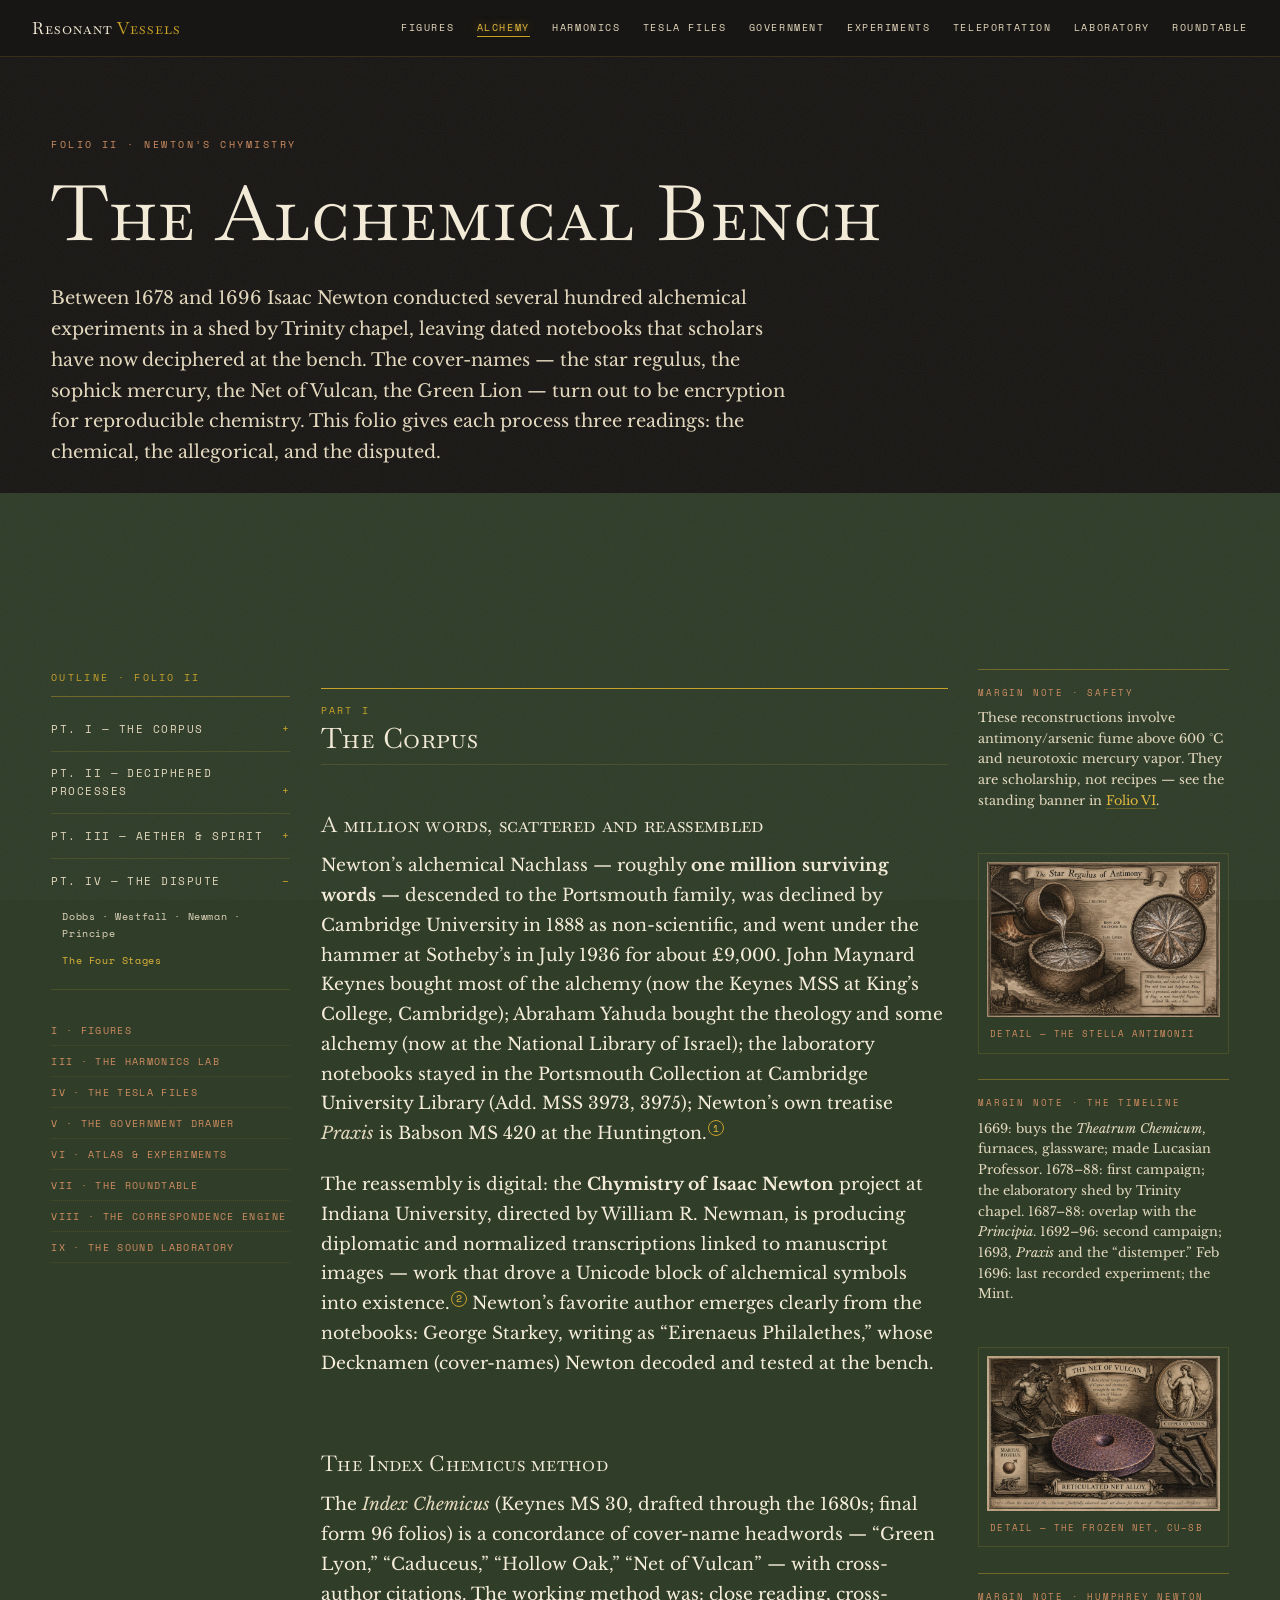
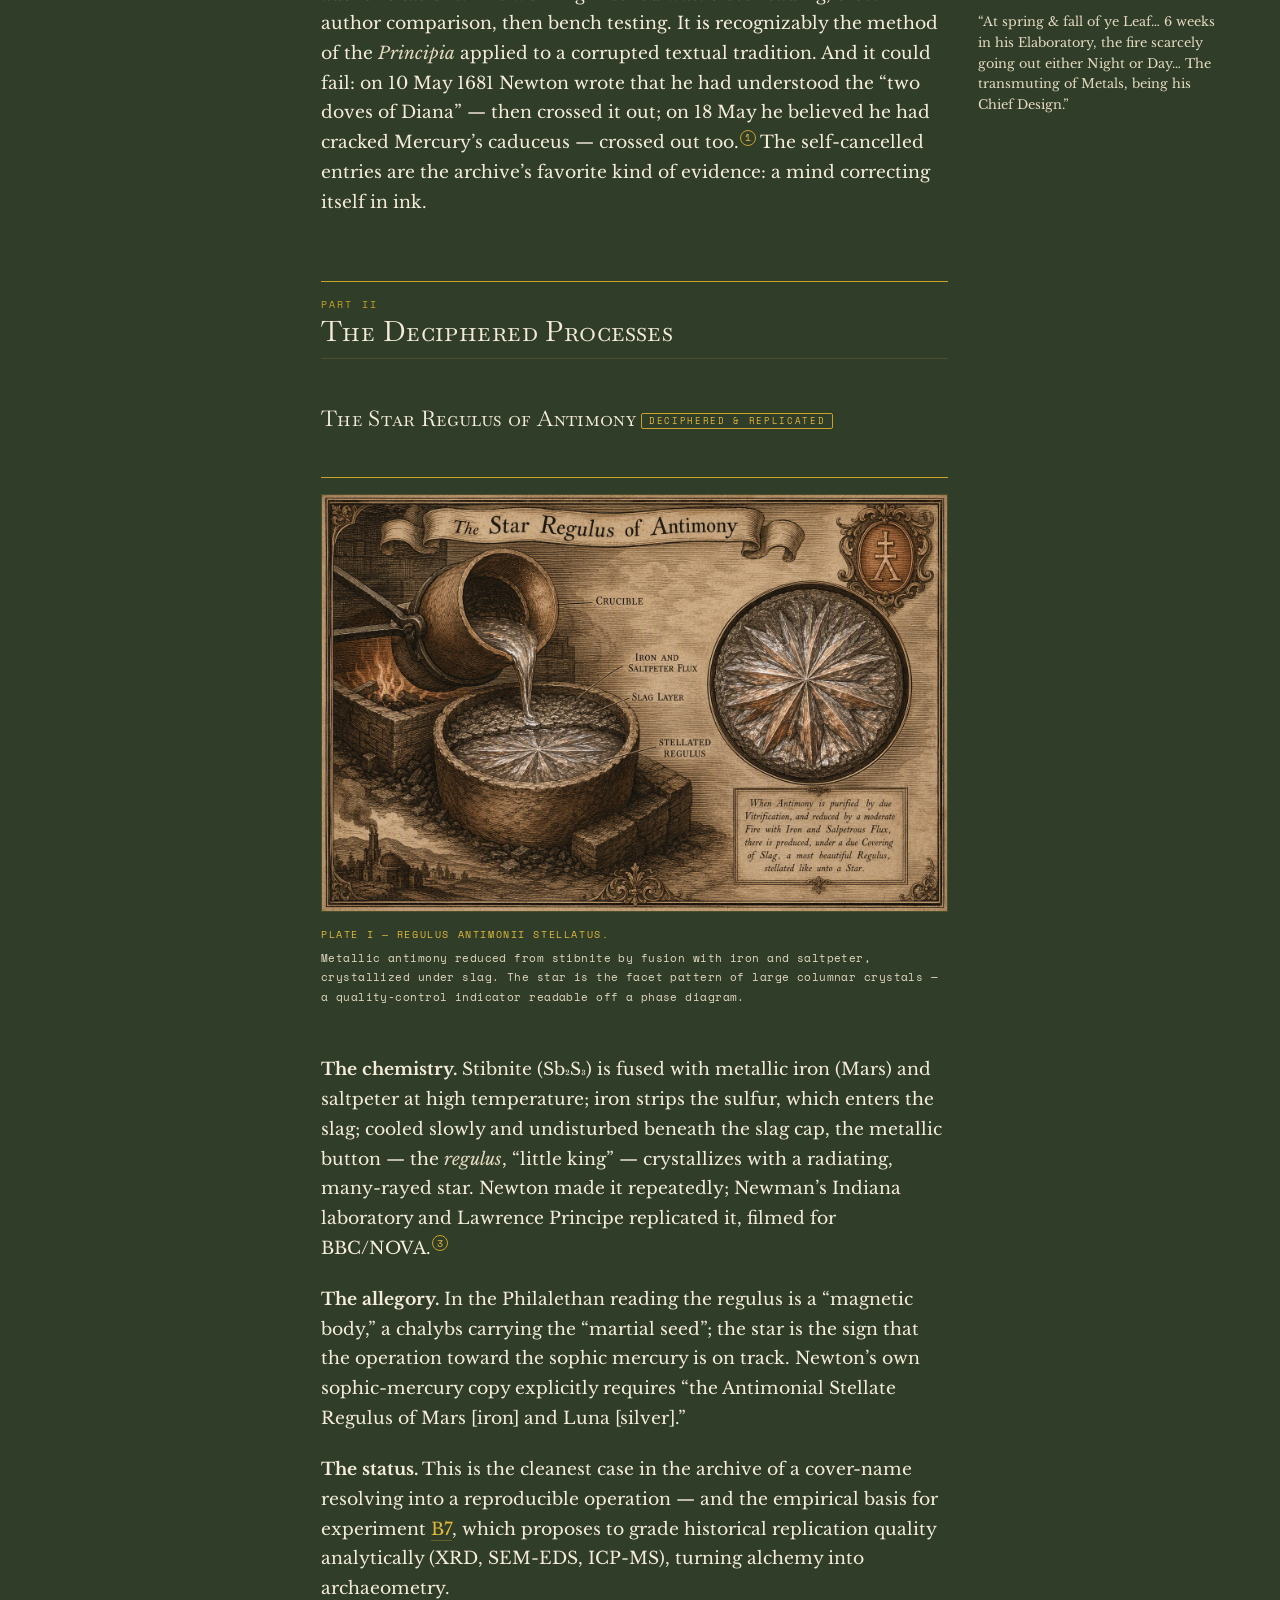
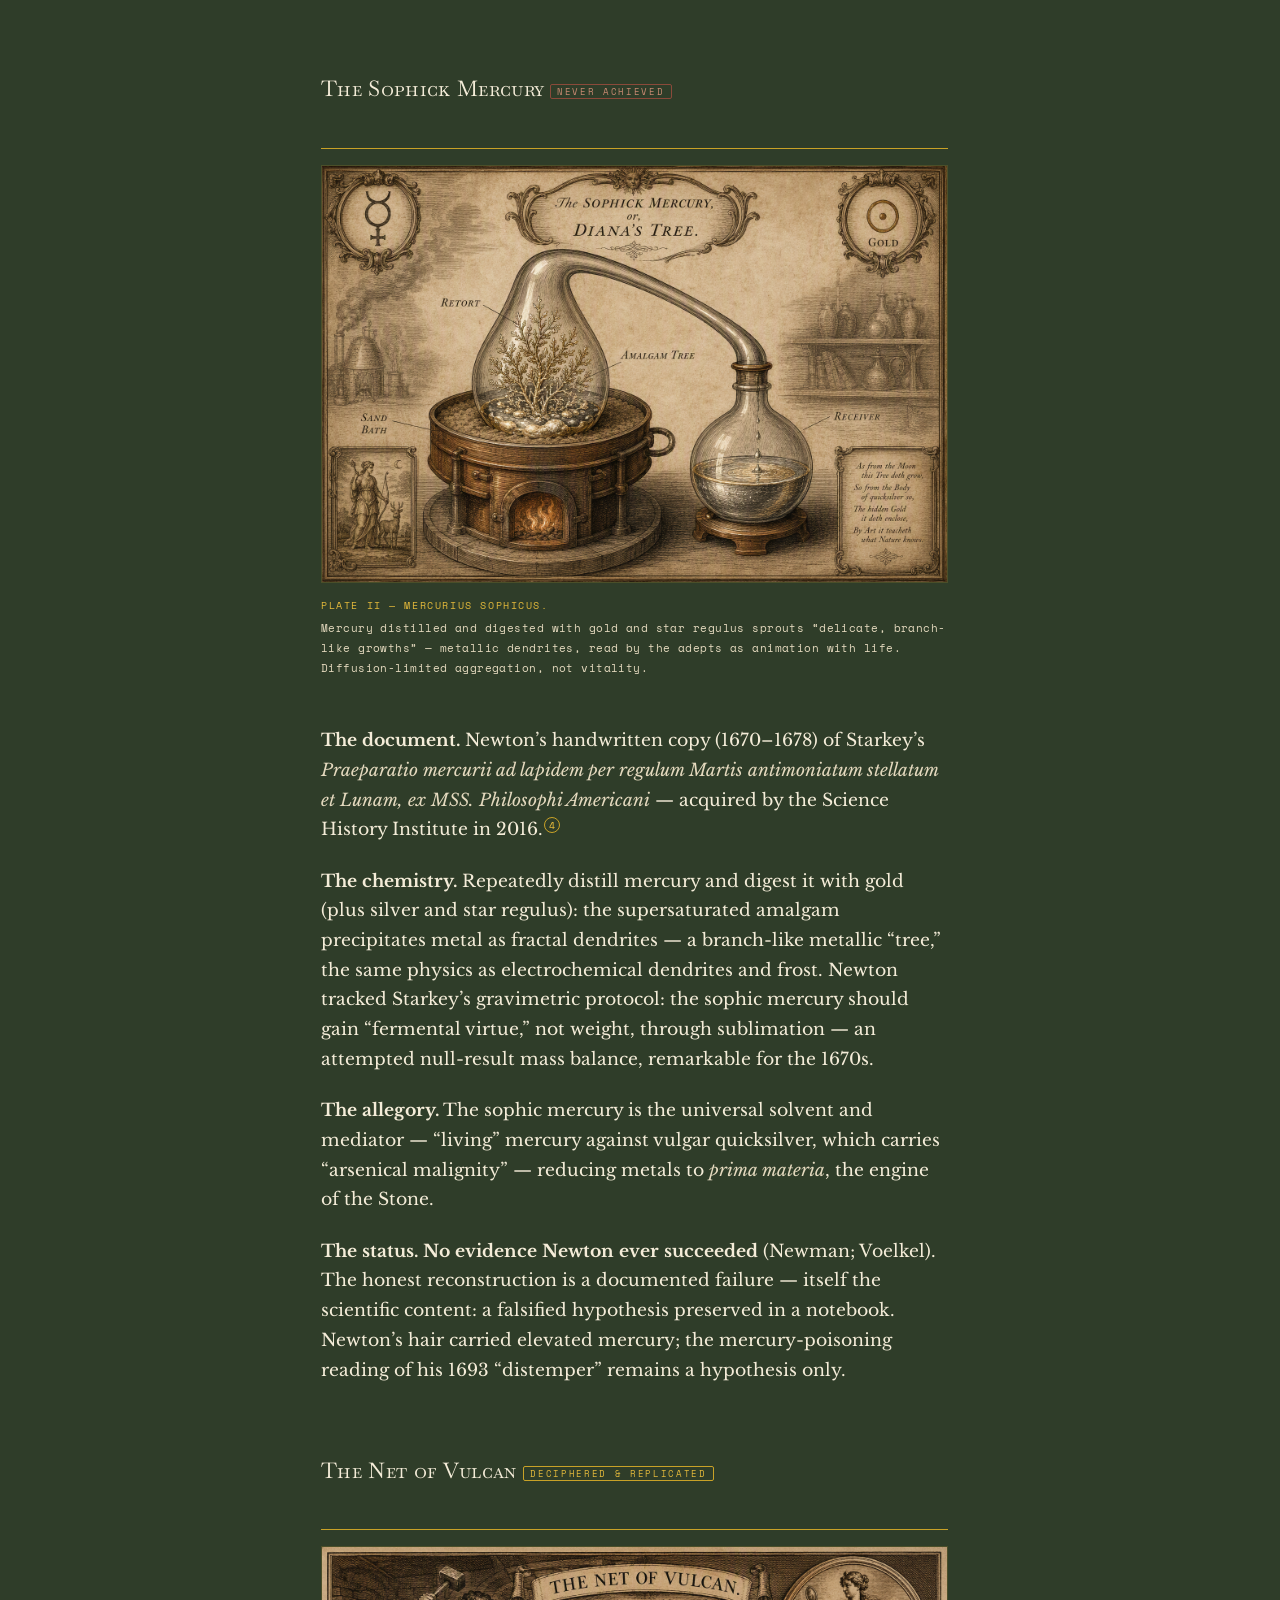
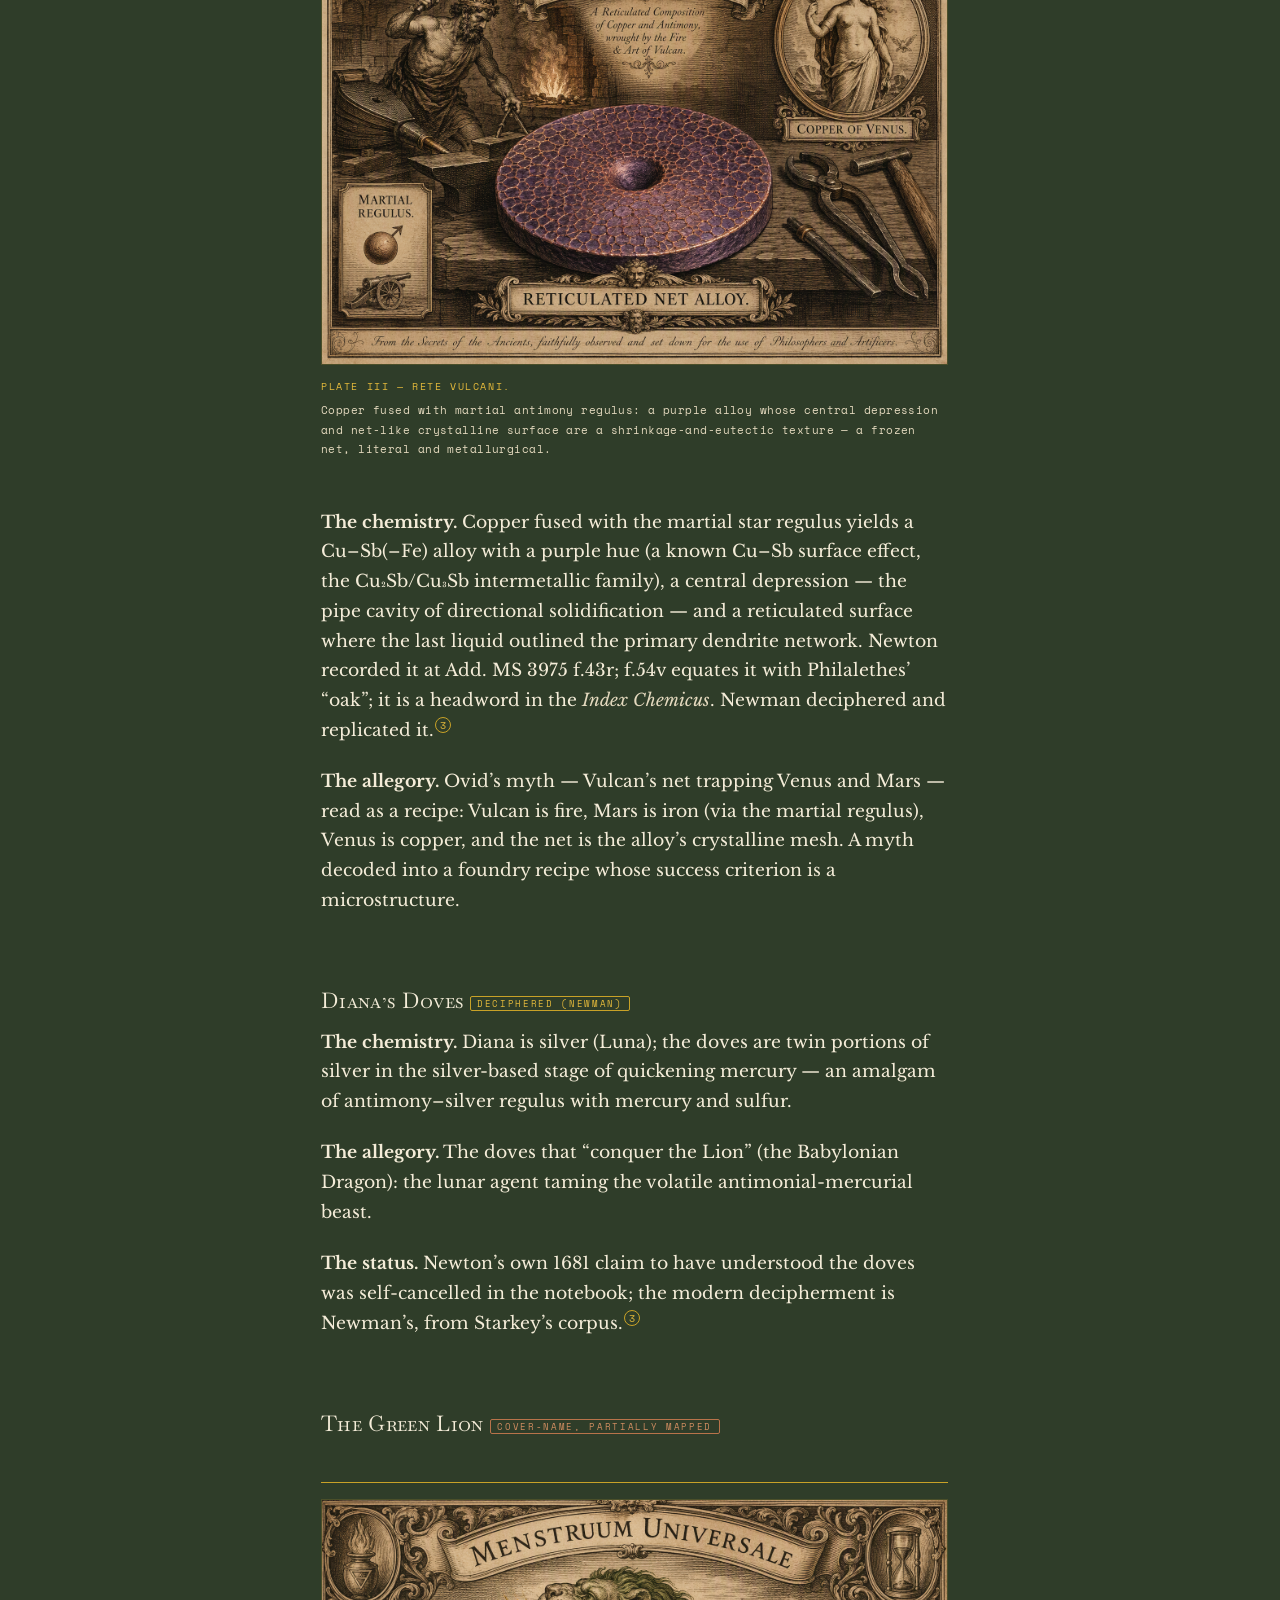
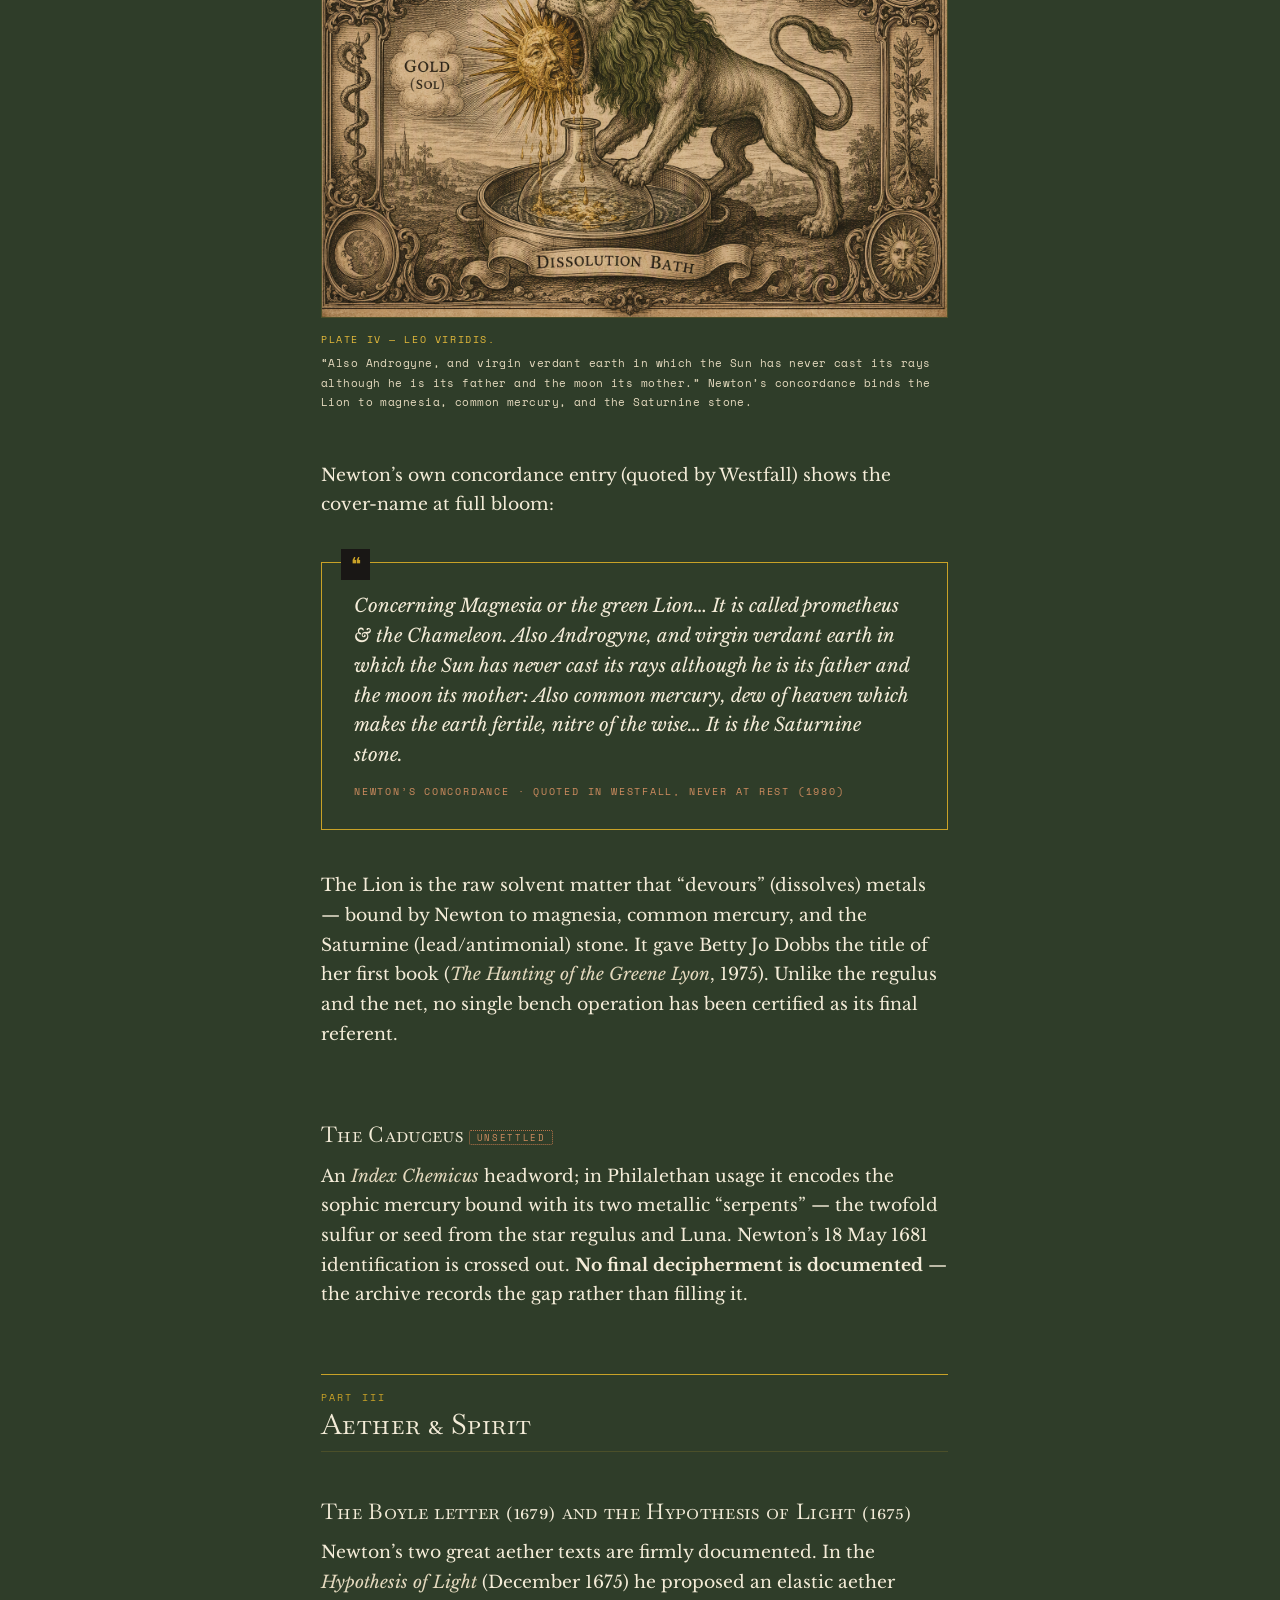
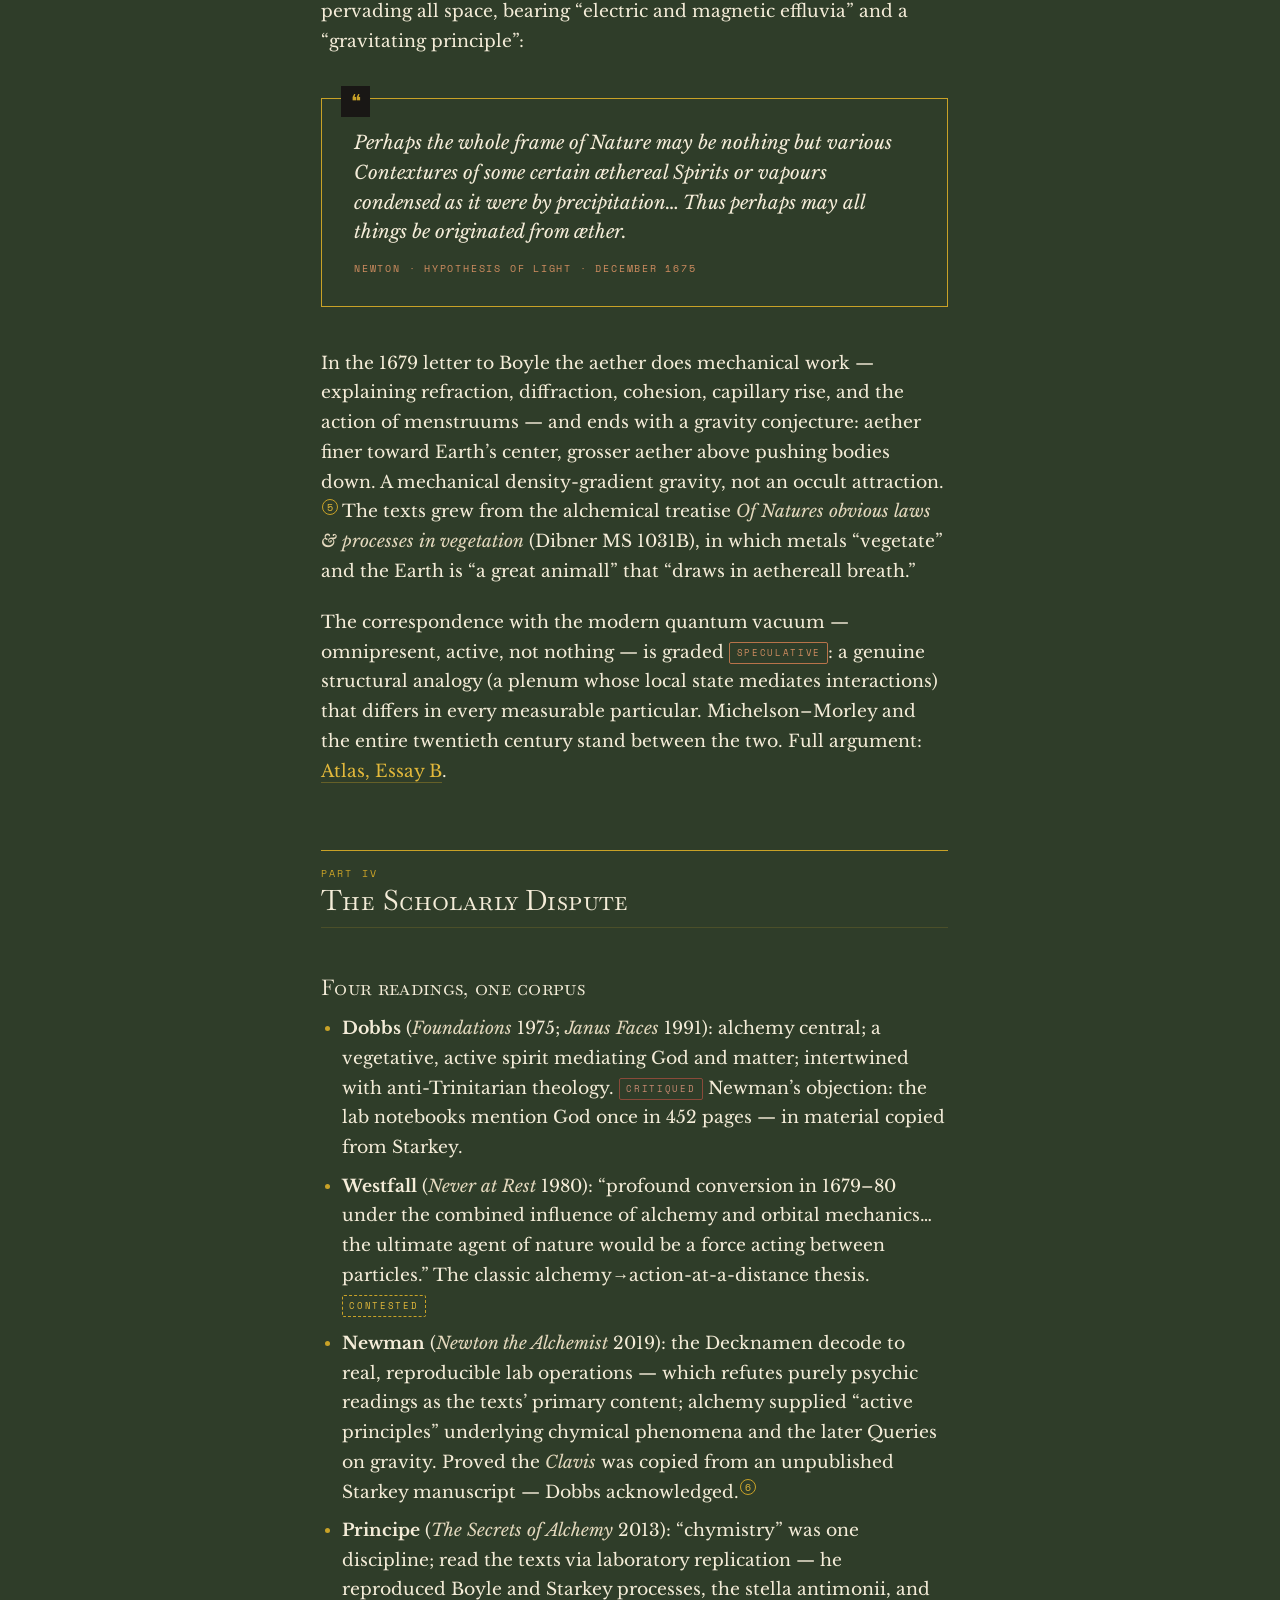
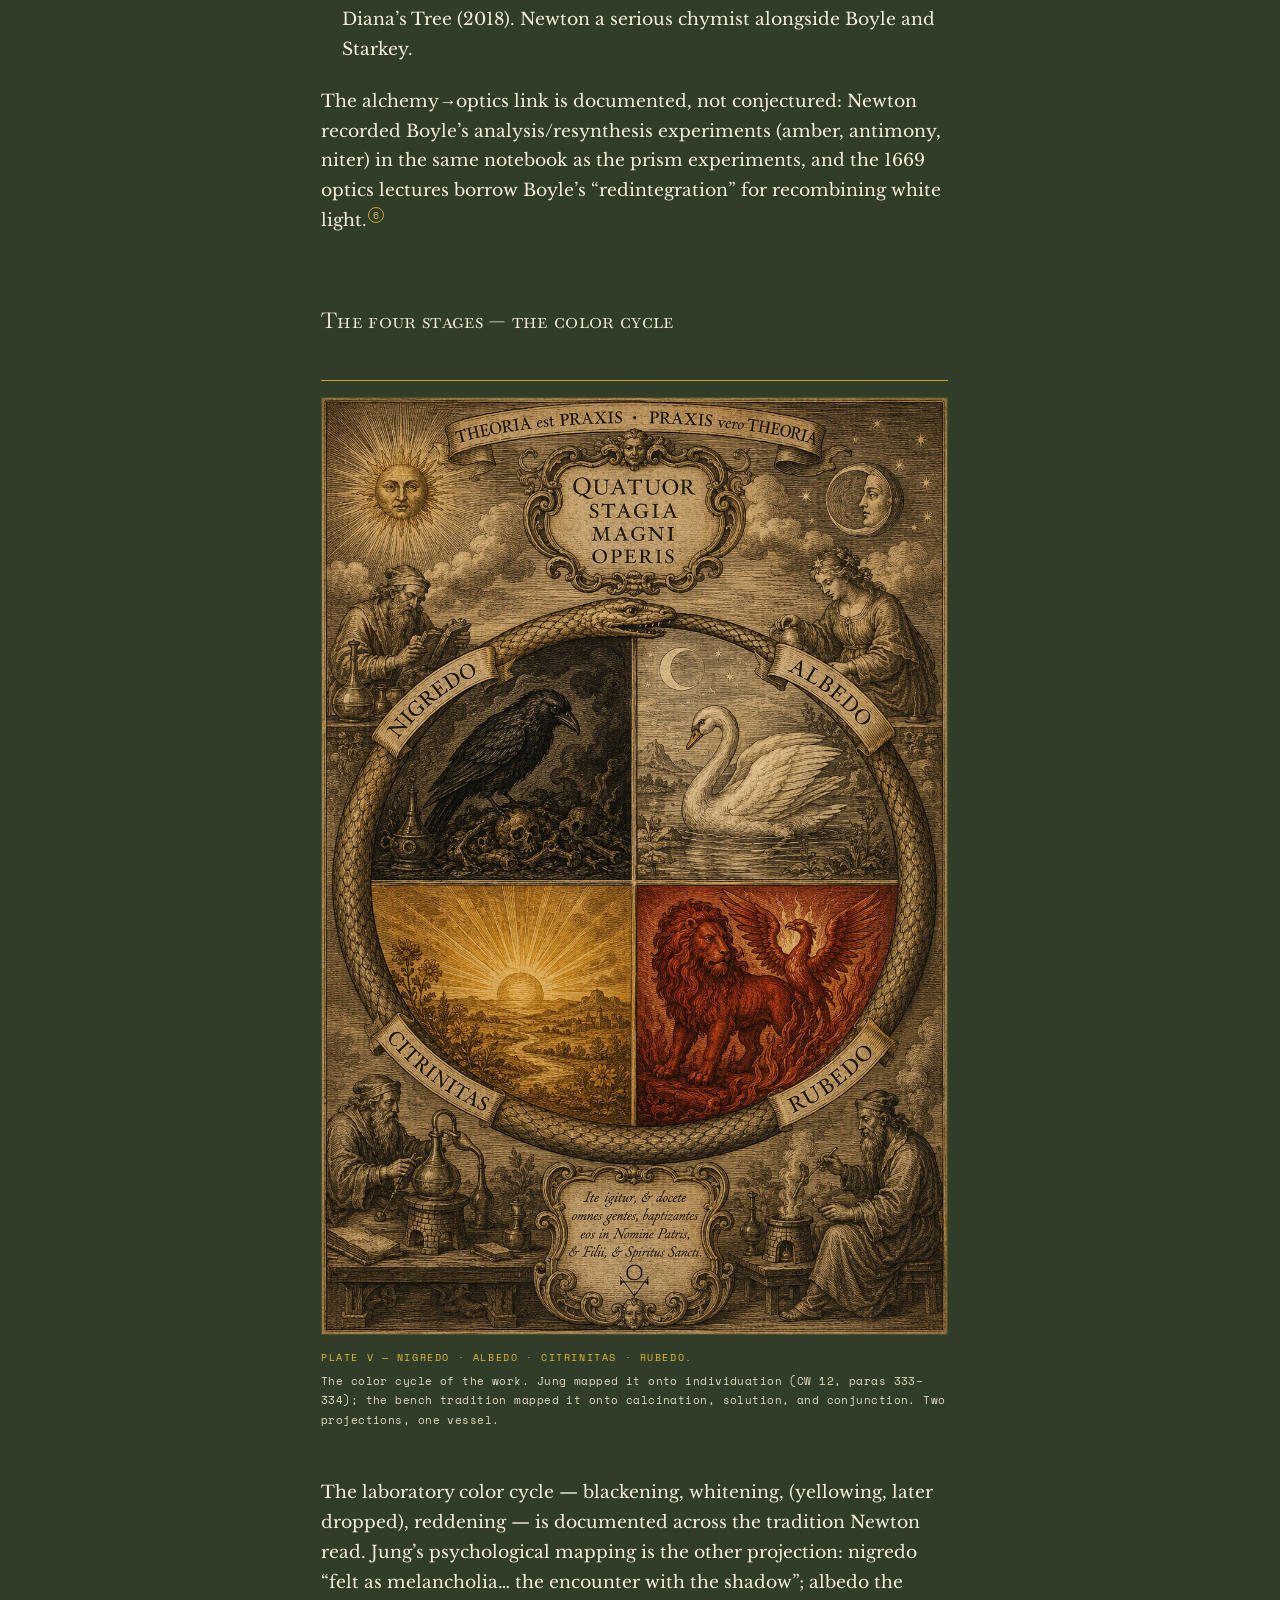
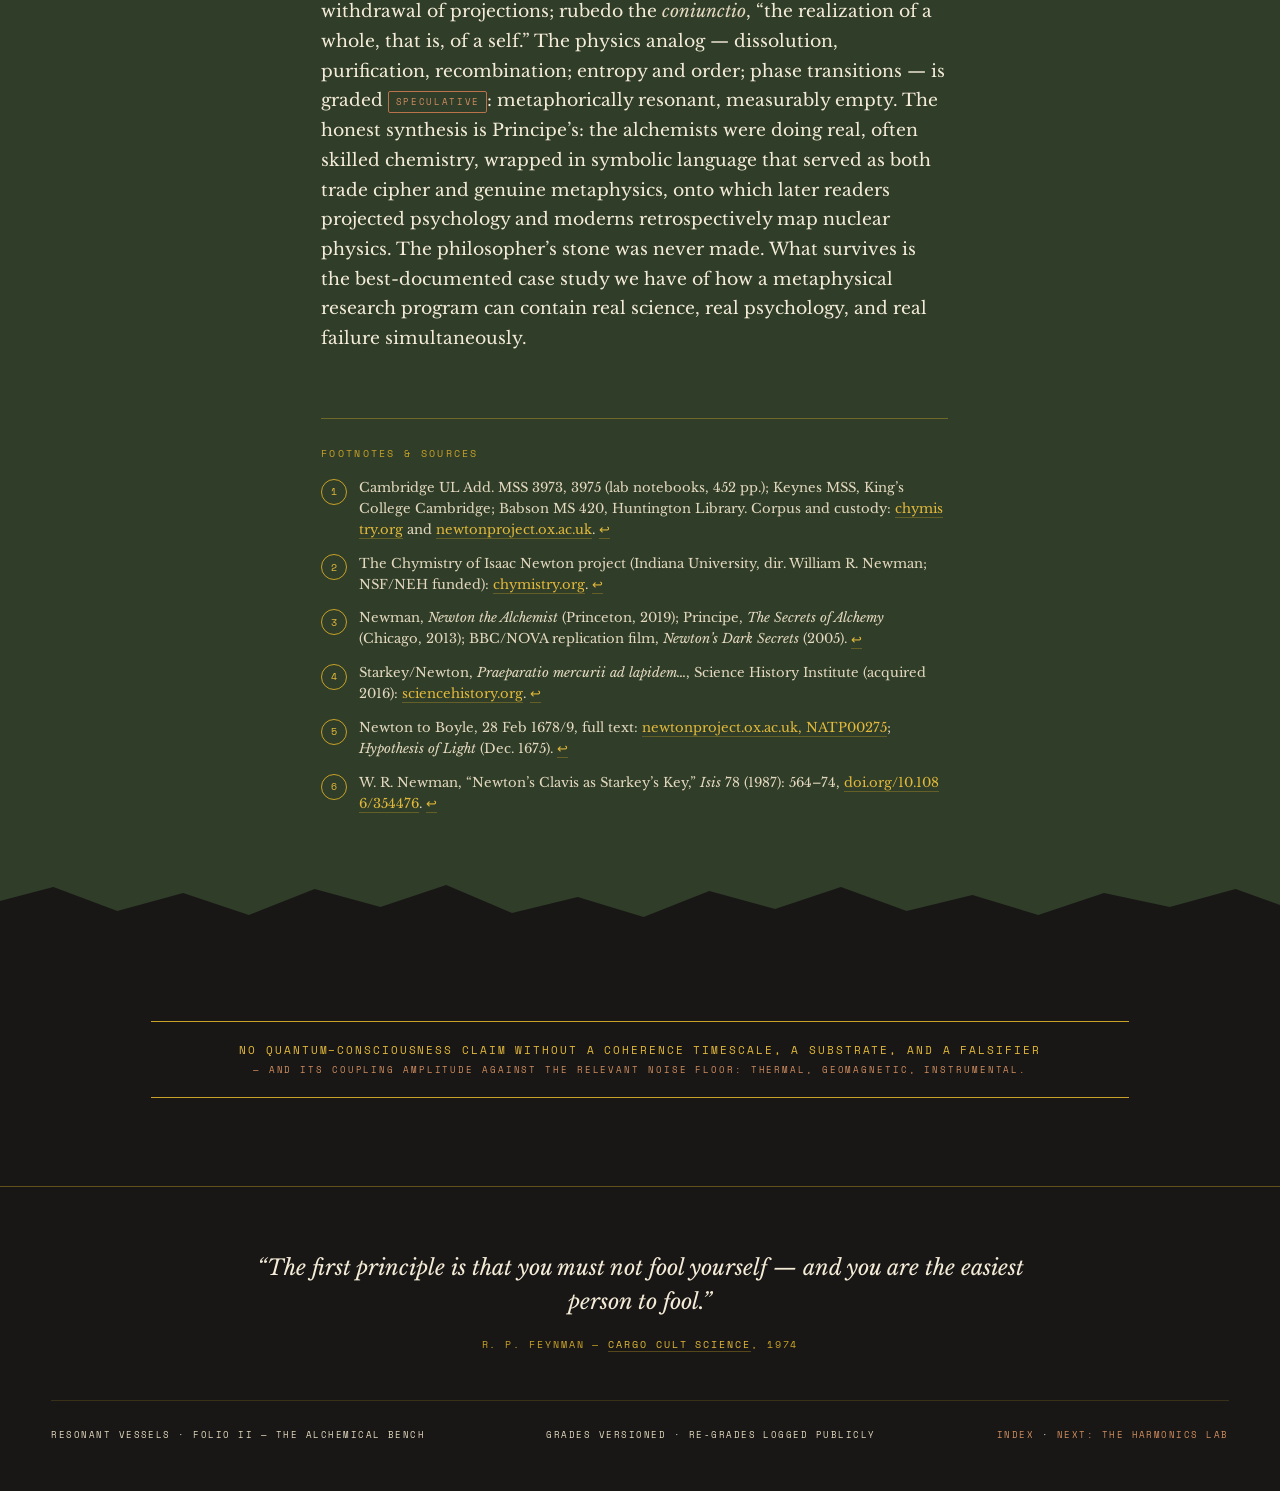
==== alchemy.html @ 5db9f8ce "Resonant Vessels — full archive (10 folios, 46 plates/figures)" ====
<!DOCTYPE html>
<html lang="en">
<head>
<meta charset="UTF-8">
<meta name="viewport" content="width=device-width, initial-scale=1.0">
<title>The Alchemical Bench — Resonant Vessels</title>
<meta name="description" content="Newton's deciphered alchemical processes: star regulus, sophick mercury, Net of Vulcan, Green Lion — chemical decipherment, allegorical reading, scholarly dispute.">
<link rel="preconnect" href="https://fonts.googleapis.com">
<link rel="preconnect" href="https://fonts.gstatic.com" crossorigin>
<link href="https://fonts.googleapis.com/css2?family=Baskervville+SC&family=Libre+Baskerville:ital,wght@0,400;0,700;1,400&family=Space+Mono:wght@400;700&display=swap" rel="stylesheet">
<link rel="stylesheet" href="css/style.css">
</head>
<body>
<div class="grain" aria-hidden="true"></div>

<header class="topbar">
  <a class="brand" href="index.html">Resonant <span class="amp">Vessels</span></a>
  <nav aria-label="Archive sections">
    <a href="figures.html">Figures</a>
    <a href="alchemy.html" class="active">Alchemy</a>
    <a href="harmonics.html">Harmonics</a>
    <a href="tesla_files.html">Tesla Files</a>
    <a href="government.html">Government</a>
    <a href="experiments.html">Experiments</a>
    <a href="teleportation.html">Teleportation</a>
    <a href="lab.html">Laboratory</a>
    <a href="roundtable.html">Roundtable</a>
  </nav>
</header>

<div class="page-head">
  <span class="folio">Folio II · Newton&rsquo;s Chymistry</span>
  <h1 class="display-xl">The Alchemical Bench</h1>
  <p class="lede">Between 1678 and 1696 Isaac Newton conducted several hundred alchemical experiments in a shed by Trinity chapel, leaving dated notebooks that scholars have now deciphered at the bench. The cover-names — the star regulus, the sophick mercury, the Net of Vulcan, the Green Lion — turn out to be encryption for reproducible chemistry. This folio gives each process three readings: the chemical, the allegorical, and the disputed.</p>
</div>

<div class="section-olive">
  <div class="torn" aria-hidden="true">
    <svg viewBox="0 0 1440 64" preserveAspectRatio="none">
      <polygon fill="#2F3D29" points="0,64 0,36 52,20 124,44 198,26 272,48 346,22 420,38 494,16 568,42 642,28 716,46 790,24 864,40 938,18 1012,44 1086,30 1160,48 1234,22 1308,38 1382,26 1440,42 1440,64"/>
    </svg>
  </div>

  <div class="triptych">
    <aside class="outline" aria-label="Page outline">
      <div class="outline-title">Outline · Folio II</div>
      <details open>
        <summary>Pt. I — The Corpus</summary>
        <ul>
          <li><a href="#corpus">A million words, scattered</a></li>
          <li><a href="#method">The Index Chemicus method</a></li>
        </ul>
      </details>
      <details>
        <summary>Pt. II — Deciphered Processes</summary>
        <ul>
          <li><a href="#star-regulus">The Star Regulus</a></li>
          <li><a href="#sophick">The Sophick Mercury</a></li>
          <li><a href="#net">The Net of Vulcan</a></li>
          <li><a href="#doves">Diana&rsquo;s Doves</a></li>
          <li><a href="#green-lion">The Green Lion</a></li>
          <li><a href="#caduceus">The Caduceus</a></li>
        </ul>
      </details>
      <details>
        <summary>Pt. III — Aether &amp; Spirit</summary>
        <ul>
          <li><a href="#aether">Boyle letter &amp; Hypothesis of Light</a></li>
        </ul>
      </details>
      <details>
        <summary>Pt. IV — The Dispute</summary>
        <ul>
          <li><a href="#dispute">Dobbs · Westfall · Newman · Principe</a></li>
          <li><a href="#stages">The Four Stages</a></li>
        </ul>
      </details>
      <div class="crossnav">
        <a href="figures.html">I · Figures</a>
        <a href="harmonics.html">III · The Harmonics Lab</a>
        <a href="tesla_files.html">IV · The Tesla Files</a>
        <a href="government.html">V · The Government Drawer</a>
        <a href="experiments.html">VI · Atlas &amp; Experiments</a>
        <a href="roundtable.html">VII · The Roundtable</a>
        <a href="teleportation.html">VIII · The Correspondence Engine</a>
        <a href="lab.html">IX · The Sound Laboratory</a>
      </div>
    </aside>

    <main class="article">
      <div class="part-header" id="part-corpus">
        <span class="part-no">Part I</span>
        <h2>The Corpus</h2>
      </div>

      <section id="corpus">
        <h3>A million words, scattered and reassembled</h3>
        <p>Newton&rsquo;s alchemical Nachlass — roughly <strong>one million surviving words</strong> — descended to the Portsmouth family, was declined by Cambridge University in 1888 as non-scientific, and went under the hammer at Sotheby&rsquo;s in July 1936 for about £9,000. John Maynard Keynes bought most of the alchemy (now the Keynes MSS at King&rsquo;s College, Cambridge); Abraham Yahuda bought the theology and some alchemy (now at the National Library of Israel); the laboratory notebooks stayed in the Portsmouth Collection at Cambridge University Library (Add. MSS 3973, 3975); Newton&rsquo;s own treatise <em>Praxis</em> is Babson MS 420 at the Huntington.<sup class="fn"><a href="#fn-a1">1</a></sup></p>
        <p>The reassembly is digital: the <strong>Chymistry of Isaac Newton</strong> project at Indiana University, directed by William R. Newman, is producing diplomatic and normalized transcriptions linked to manuscript images — work that drove a Unicode block of alchemical symbols into existence.<sup class="fn"><a href="#fn-a2">2</a></sup> Newton&rsquo;s favorite author emerges clearly from the notebooks: George Starkey, writing as &ldquo;Eirenaeus Philalethes,&rdquo; whose Decknamen (cover-names) Newton decoded and tested at the bench.</p>
      </section>

      <section id="method">
        <h3>The Index Chemicus method</h3>
        <p>The <em>Index Chemicus</em> (Keynes MS 30, drafted through the 1680s; final form 96 folios) is a concordance of cover-name headwords — &ldquo;Green Lyon,&rdquo; &ldquo;Caduceus,&rdquo; &ldquo;Hollow Oak,&rdquo; &ldquo;Net of Vulcan&rdquo; — with cross-author citations. The working method was: close reading, cross-author comparison, then bench testing. It is recognizably the method of the <em>Principia</em> applied to a corrupted textual tradition. And it could fail: on 10 May 1681 Newton wrote that he had understood the &ldquo;two doves of Diana&rdquo; — then crossed it out; on 18 May he believed he had cracked Mercury&rsquo;s caduceus — crossed out too.<sup class="fn"><a href="#fn-a1">1</a></sup> The self-cancelled entries are the archive&rsquo;s favorite kind of evidence: a mind correcting itself in ink.</p>
      </section>

      <div class="part-header" id="part-processes">
        <span class="part-no">Part II</span>
        <h2>The Deciphered Processes</h2>
      </div>

      <section id="star-regulus">
        <h3>The Star Regulus of Antimony <span class="badge established">Deciphered &amp; replicated</span></h3>
        <figure class="plate">
          <img src="assets/star_regulus.png" alt="The star regulus of antimony — radiating crystalline star on a metallic button" loading="lazy">
          <figcaption><span class="plate-no">Plate I — Regulus Antimonii Stellatus.</span><span class="plate-desc">Metallic antimony reduced from stibnite by fusion with iron and saltpeter, crystallized under slag. The star is the facet pattern of large columnar crystals — a quality-control indicator readable off a phase diagram.</span></figcaption>
        </figure>
        <p><strong>The chemistry.</strong> Stibnite (Sb₂S₃) is fused with metallic iron (Mars) and saltpeter at high temperature; iron strips the sulfur, which enters the slag; cooled slowly and undisturbed beneath the slag cap, the metallic button — the <em>regulus</em>, &ldquo;little king&rdquo; — crystallizes with a radiating, many-rayed star. Newton made it repeatedly; Newman&rsquo;s Indiana laboratory and Lawrence Principe replicated it, filmed for BBC/NOVA.<sup class="fn"><a href="#fn-a3">3</a></sup></p>
        <p><strong>The allegory.</strong> In the Philalethan reading the regulus is a &ldquo;magnetic body,&rdquo; a chalybs carrying the &ldquo;martial seed&rdquo;; the star is the sign that the operation toward the sophic mercury is on track. Newton&rsquo;s own sophic-mercury copy explicitly requires &ldquo;the Antimonial Stellate Regulus of Mars [iron] and Luna [silver].&rdquo;</p>
        <p><strong>The status.</strong> This is the cleanest case in the archive of a cover-name resolving into a reproducible operation — and the empirical basis for experiment <a href="experiments.html#b7">B7</a>, which proposes to grade historical replication quality analytically (XRD, SEM-EDS, ICP-MS), turning alchemy into archaeometry.</p>
      </section>

      <section id="sophick">
        <h3>The Sophick Mercury <span class="badge refuted">Never achieved</span></h3>
        <figure class="plate">
          <img src="assets/sophick_mercury.png" alt="The sophick mercury — dendritic metallic tree growing from an amalgam" loading="lazy">
          <figcaption><span class="plate-no">Plate II — Mercurius Sophicus.</span><span class="plate-desc">Mercury distilled and digested with gold and star regulus sprouts &ldquo;delicate, branch-like growths&rdquo; — metallic dendrites, read by the adepts as animation with life. Diffusion-limited aggregation, not vitality.</span></figcaption>
        </figure>
        <p><strong>The document.</strong> Newton&rsquo;s handwritten copy (1670–1678) of Starkey&rsquo;s <em>Praeparatio mercurii ad lapidem per regulum Martis antimoniatum stellatum et Lunam, ex MSS. Philosophi Americani</em> — acquired by the Science History Institute in 2016.<sup class="fn"><a href="#fn-a4">4</a></sup></p>
        <p><strong>The chemistry.</strong> Repeatedly distill mercury and digest it with gold (plus silver and star regulus): the supersaturated amalgam precipitates metal as fractal dendrites — a branch-like metallic &ldquo;tree,&rdquo; the same physics as electrochemical dendrites and frost. Newton tracked Starkey&rsquo;s gravimetric protocol: the sophic mercury should gain &ldquo;fermental virtue,&rdquo; not weight, through sublimation — an attempted null-result mass balance, remarkable for the 1670s.</p>
        <p><strong>The allegory.</strong> The sophic mercury is the universal solvent and mediator — &ldquo;living&rdquo; mercury against vulgar quicksilver, which carries &ldquo;arsenical malignity&rdquo; — reducing metals to <em>prima materia</em>, the engine of the Stone.</p>
        <p><strong>The status.</strong> <strong>No evidence Newton ever succeeded</strong> (Newman; Voelkel). The honest reconstruction is a documented failure — itself the scientific content: a falsified hypothesis preserved in a notebook. Newton&rsquo;s hair carried elevated mercury; the mercury-poisoning reading of his 1693 &ldquo;distemper&rdquo; remains a hypothesis only.</p>
      </section>

      <section id="net">
        <h3>The Net of Vulcan <span class="badge established">Deciphered &amp; replicated</span></h3>
        <figure class="plate">
          <img src="assets/net_of_vulcan.png" alt="The Net of Vulcan — reticulated crystalline surface of a purple copper-antimony alloy" loading="lazy">
          <figcaption><span class="plate-no">Plate III — Rete Vulcani.</span><span class="plate-desc">Copper fused with martial antimony regulus: a purple alloy whose central depression and net-like crystalline surface are a shrinkage-and-eutectic texture — a frozen net, literal and metallurgical.</span></figcaption>
        </figure>
        <p><strong>The chemistry.</strong> Copper fused with the martial star regulus yields a Cu–Sb(–Fe) alloy with a purple hue (a known Cu–Sb surface effect, the Cu₂Sb/Cu₃Sb intermetallic family), a central depression — the pipe cavity of directional solidification — and a reticulated surface where the last liquid outlined the primary dendrite network. Newton recorded it at Add. MS 3975 f.43r; f.54v equates it with Philalethes&rsquo; &ldquo;oak&rdquo;; it is a headword in the <em>Index Chemicus</em>. Newman deciphered and replicated it.<sup class="fn"><a href="#fn-a3">3</a></sup></p>
        <p><strong>The allegory.</strong> Ovid&rsquo;s myth — Vulcan&rsquo;s net trapping Venus and Mars — read as a recipe: Vulcan is fire, Mars is iron (via the martial regulus), Venus is copper, and the net is the alloy&rsquo;s crystalline mesh. A myth decoded into a foundry recipe whose success criterion is a microstructure.</p>
      </section>

      <section id="doves">
        <h3>Diana&rsquo;s Doves <span class="badge established">Deciphered (Newman)</span></h3>
        <p><strong>The chemistry.</strong> Diana is silver (Luna); the doves are twin portions of silver in the silver-based stage of quickening mercury — an amalgam of antimony–silver regulus with mercury and sulfur.</p>
        <p><strong>The allegory.</strong> The doves that &ldquo;conquer the Lion&rdquo; (the Babylonian Dragon): the lunar agent taming the volatile antimonial-mercurial beast.</p>
        <p><strong>The status.</strong> Newton&rsquo;s own 1681 claim to have understood the doves was self-cancelled in the notebook; the modern decipherment is Newman&rsquo;s, from Starkey&rsquo;s corpus.<sup class="fn"><a href="#fn-a3">3</a></sup></p>
      </section>

      <section id="green-lion">
        <h3>The Green Lion <span class="badge speculative">Cover-name, partially mapped</span></h3>
        <figure class="plate">
          <img src="assets/green_lion.png" alt="The Green Lion devouring the sun — alchemical emblem" loading="lazy">
          <figcaption><span class="plate-no">Plate IV — Leo Viridis.</span><span class="plate-desc">&ldquo;Also Androgyne, and virgin verdant earth in which the Sun has never cast its rays although he is its father and the moon its mother.&rdquo; Newton&rsquo;s concordance binds the Lion to magnesia, common mercury, and the Saturnine stone.</span></figcaption>
        </figure>
        <p>Newton&rsquo;s own concordance entry (quoted by Westfall) shows the cover-name at full bloom:</p>
        <div class="pullquote">
          Concerning Magnesia or the green Lion… It is called prometheus &amp; the Chameleon. Also Androgyne, and virgin verdant earth in which the Sun has never cast its rays although he is its father and the moon its mother: Also common mercury, dew of heaven which makes the earth fertile, nitre of the wise… It is the Saturnine stone.
          <span class="attribution">Newton&rsquo;s concordance · quoted in Westfall, Never at Rest (1980)</span>
        </div>
        <p>The Lion is the raw solvent matter that &ldquo;devours&rdquo; (dissolves) metals — bound by Newton to magnesia, common mercury, and the Saturnine (lead/antimonial) stone. It gave Betty Jo Dobbs the title of her first book (<em>The Hunting of the Greene Lyon</em>, 1975). Unlike the regulus and the net, no single bench operation has been certified as its final referent.</p>
      </section>

      <section id="caduceus">
        <h3>The Caduceus <span class="badge untestable">Unsettled</span></h3>
        <p>An <em>Index Chemicus</em> headword; in Philalethan usage it encodes the sophic mercury bound with its two metallic &ldquo;serpents&rdquo; — the twofold sulfur or seed from the star regulus and Luna. Newton&rsquo;s 18 May 1681 identification is crossed out. <strong>No final decipherment is documented</strong> — the archive records the gap rather than filling it.</p>
      </section>

      <div class="part-header" id="part-aether">
        <span class="part-no">Part III</span>
        <h2>Aether &amp; Spirit</h2>
      </div>

      <section id="aether">
        <h3>The Boyle letter (1679) and the Hypothesis of Light (1675)</h3>
        <p>Newton&rsquo;s two great aether texts are firmly documented. In the <em>Hypothesis of Light</em> (December 1675) he proposed an elastic aether pervading all space, bearing &ldquo;electric and magnetic effluvia&rdquo; and a &ldquo;gravitating principle&rdquo;:</p>
        <div class="pullquote">
          Perhaps the whole frame of Nature may be nothing but various Contextures of some certain æthereal Spirits or vapours condensed as it were by precipitation… Thus perhaps may all things be originated from æther.
          <span class="attribution">Newton · Hypothesis of Light · December 1675</span>
        </div>
        <p>In the 1679 letter to Boyle the aether does mechanical work — explaining refraction, diffraction, cohesion, capillary rise, and the action of menstruums — and ends with a gravity conjecture: aether finer toward Earth&rsquo;s center, grosser aether above pushing bodies down. A mechanical density-gradient gravity, not an occult attraction.<sup class="fn"><a href="#fn-a5">5</a></sup> The texts grew from the alchemical treatise <em>Of Natures obvious laws &amp; processes in vegetation</em> (Dibner MS 1031B), in which metals &ldquo;vegetate&rdquo; and the Earth is &ldquo;a great animall&rdquo; that &ldquo;draws in aethereall breath.&rdquo;</p>
        <p>The correspondence with the modern quantum vacuum — omnipresent, active, not nothing — is graded <span class="badge speculative">Speculative</span>: a genuine structural analogy (a plenum whose local state mediates interactions) that differs in every measurable particular. Michelson–Morley and the entire twentieth century stand between the two. Full argument: <a href="experiments.html">Atlas, Essay B</a>.</p>
      </section>

      <div class="part-header" id="part-dispute">
        <span class="part-no">Part IV</span>
        <h2>The Scholarly Dispute</h2>
      </div>

      <section id="dispute">
        <h3>Four readings, one corpus</h3>
        <ul>
          <li><strong>Dobbs</strong> (<em>Foundations</em> 1975; <em>Janus Faces</em> 1991): alchemy central; a vegetative, active spirit mediating God and matter; intertwined with anti-Trinitarian theology. <span class="badge refuted">Critiqued</span> Newman&rsquo;s objection: the lab notebooks mention God once in 452 pages — in material copied from Starkey.</li>
          <li><strong>Westfall</strong> (<em>Never at Rest</em> 1980): &ldquo;profound conversion in 1679–80 under the combined influence of alchemy and orbital mechanics… the ultimate agent of nature would be a force acting between particles.&rdquo; The classic alchemy→action-at-a-distance thesis. <span class="badge frontier">Contested</span></li>
          <li><strong>Newman</strong> (<em>Newton the Alchemist</em> 2019): the Decknamen decode to real, reproducible lab operations — which refutes purely psychic readings as the texts&rsquo; primary content; alchemy supplied &ldquo;active principles&rdquo; underlying chymical phenomena and the later Queries on gravity. Proved the <em>Clavis</em> was copied from an unpublished Starkey manuscript — Dobbs acknowledged.<sup class="fn"><a href="#fn-a6">6</a></sup></li>
          <li><strong>Principe</strong> (<em>The Secrets of Alchemy</em> 2013): &ldquo;chymistry&rdquo; was one discipline; read the texts via laboratory replication — he reproduced Boyle and Starkey processes, the stella antimonii, and Diana&rsquo;s Tree (2018). Newton a serious chymist alongside Boyle and Starkey.</li>
        </ul>
        <p>The alchemy→optics link is documented, not conjectured: Newton recorded Boyle&rsquo;s analysis/resynthesis experiments (amber, antimony, niter) in the same notebook as the prism experiments, and the 1669 optics lectures borrow Boyle&rsquo;s &ldquo;redintegration&rdquo; for recombining white light.<sup class="fn"><a href="#fn-a6">6</a></sup></p>
      </section>

      <section id="stages">
        <h3>The four stages — the color cycle</h3>
        <figure class="plate">
          <img src="assets/alchemical_stages.png" alt="The alchemical stages — nigredo, albedo, citrinitas, rubedo" loading="lazy">
          <figcaption><span class="plate-no">Plate V — Nigredo · Albedo · Citrinitas · Rubedo.</span><span class="plate-desc">The color cycle of the work. Jung mapped it onto individuation (CW 12, paras 333–334); the bench tradition mapped it onto calcination, solution, and conjunction. Two projections, one vessel.</span></figcaption>
        </figure>
        <p>The laboratory color cycle — blackening, whitening, (yellowing, later dropped), reddening — is documented across the tradition Newton read. Jung&rsquo;s psychological mapping is the other projection: nigredo &ldquo;felt as melancholia… the encounter with the shadow&rdquo;; albedo the withdrawal of projections; rubedo the <em>coniunctio</em>, &ldquo;the realization of a whole, that is, of a self.&rdquo; The physics analog — dissolution, purification, recombination; entropy and order; phase transitions — is graded <span class="badge speculative">Speculative</span>: metaphorically resonant, measurably empty. The honest synthesis is Principe&rsquo;s: the alchemists were doing real, often skilled chemistry, wrapped in symbolic language that served as both trade cipher and genuine metaphysics, onto which later readers projected psychology and moderns retrospectively map nuclear physics. The philosopher&rsquo;s stone was never made. What survives is the best-documented case study we have of how a metaphysical research program can contain real science, real psychology, and real failure simultaneously.</p>
      </section>

      <div class="footnotes" id="footnotes">
        <div class="fn-title">Footnotes &amp; Sources</div>
        <ol>
          <li id="fn-a1"><span class="fn-target">Cambridge UL Add. MSS 3973, 3975 (lab notebooks, 452 pp.); Keynes MSS, King&rsquo;s College Cambridge; Babson MS 420, Huntington Library. Corpus and custody: <a href="https://chymistry.org">chymistry.org</a> and <a href="https://www.newtonproject.ox.ac.uk">newtonproject.ox.ac.uk</a>. <a class="fn-back" href="#corpus">↩</a></span></li>
          <li id="fn-a2"><span class="fn-target">The Chymistry of Isaac Newton project (Indiana University, dir. William R. Newman; NSF/NEH funded): <a href="https://chymistry.org">chymistry.org</a>. <a class="fn-back" href="#corpus">↩</a></span></li>
          <li id="fn-a3"><span class="fn-target">Newman, <em>Newton the Alchemist</em> (Princeton, 2019); Principe, <em>The Secrets of Alchemy</em> (Chicago, 2013); BBC/NOVA replication film, <em>Newton&rsquo;s Dark Secrets</em> (2005). <a class="fn-back" href="#star-regulus">↩</a></span></li>
          <li id="fn-a4"><span class="fn-target">Starkey/Newton, <em>Praeparatio mercurii ad lapidem…</em>, Science History Institute (acquired 2016): <a href="https://www.sciencehistory.org">sciencehistory.org</a>. <a class="fn-back" href="#sophick">↩</a></span></li>
          <li id="fn-a5"><span class="fn-target">Newton to Boyle, 28 Feb 1678/9, full text: <a href="https://www.newtonproject.ox.ac.uk/view/texts/normalized/NATP00275">newtonproject.ox.ac.uk, NATP00275</a>; <em>Hypothesis of Light</em> (Dec. 1675). <a class="fn-back" href="#aether">↩</a></span></li>
          <li id="fn-a6"><span class="fn-target">W. R. Newman, &ldquo;Newton&rsquo;s Clavis as Starkey&rsquo;s Key,&rdquo; <em>Isis</em> 78 (1987): 564–74, <a href="https://doi.org/10.1086/354476">doi.org/10.1086/354476</a>. <a class="fn-back" href="#dispute">↩</a></span></li>
        </ol>
      </div>
    </main>

    <aside class="margin-col">
      <div class="margin-note">
        <span class="mn-label">Margin Note · Safety</span>
        These reconstructions involve antimony/arsenic fume above 600&nbsp;°C and neurotoxic mercury vapor. They are scholarship, not recipes — see the standing banner in <a href="experiments.html">Folio VI</a>.
      </div>
      <div class="margin-thumb">
        <img src="assets/star_regulus.png" alt="Star regulus detail" loading="lazy">
        <span class="cap">Detail — the stella antimonii</span>
      </div>
      <div class="margin-note">
        <span class="mn-label">Margin Note · The Timeline</span>
        1669: buys the <em>Theatrum Chemicum</em>, furnaces, glassware; made Lucasian Professor. 1678–88: first campaign; the elaboratory shed by Trinity chapel. 1687–88: overlap with the <em>Principia</em>. 1692–96: second campaign; 1693, <em>Praxis</em> and the &ldquo;distemper.&rdquo; Feb 1696: last recorded experiment; the Mint.
      </div>
      <div class="margin-thumb">
        <img src="assets/net_of_vulcan.png" alt="Net of Vulcan detail" loading="lazy">
        <span class="cap">Detail — the frozen net, Cu–Sb</span>
      </div>
      <div class="margin-note">
        <span class="mn-label">Margin Note · Humphrey Newton</span>
        &ldquo;At spring &amp; fall of ye Leaf… 6 weeks in his Elaboratory, the fire scarcely going out either Night or Day… The transmuting of Metals, being his Chief Design.&rdquo;
      </div>
    </aside>
  </div>
</div>

<div class="torn" aria-hidden="true">
  <svg viewBox="0 0 1440 64" preserveAspectRatio="none">
    <polygon fill="#191715" points="0,64 0,32 60,18 132,42 206,24 280,46 354,20 428,38 502,16 576,44 650,28 724,48 798,22 872,40 946,18 1020,42 1094,26 1168,46 1242,24 1316,38 1390,20 1440,36 1440,64"/>
  </svg>
</div>

<section class="section-ink">
  <div class="wrap wrap-narrow">
    <div class="house-rule">
      No quantum–consciousness claim without a coherence timescale, a substrate, and a falsifier<span class="hr-small">— and its coupling amplitude against the relevant noise floor: thermal, geomagnetic, instrumental.</span>
    </div>
  </div>
</section>

<footer class="site-footer">
  <div class="footer-epigraph">
    <blockquote>&ldquo;The first principle is that you must not fool yourself — and you are the easiest person to fool.&rdquo;</blockquote>
    <span class="cite">R. P. Feynman — <a href="https://calteches.library.caltech.edu/51/2/CargoCult.htm">Cargo Cult Science</a>, 1974</span>
  </div>
  <div class="footer-meta">
    <span>Resonant Vessels · Folio II — The Alchemical Bench</span>
    <span>Grades versioned · Re-grades logged publicly</span>
    <span><a href="index.html">Index</a> · <a href="harmonics.html">Next: The Harmonics Lab</a></span>
  </div>
</footer>

<script src="js/main.js"></script>
</body>
</html>
---- css/style.css ----
/* ============================================================
   RESONANT VESSELS — An Archive of Alchemical & Physical Resonance
   Design system: editorial-archive, dual serif, gold on olive/ink.
   Pure monochrome discipline: no gradients, no blue, no glass.
   ============================================================ */

:root {
  --ink: #191715;
  --ink-soft: #231f1c;
  --olive: #2A2520;
  --olive-2: #2F3D29;
  --olive-3: #384732;
  --parchment: #F4ECD8;
  --parchment-dim: #E4D9BE;
  --gold: #C9A227;
  --gold-bright: #E3B93B;
  --copper: #B8734A;
  --copper-bright: #D08D60;
  --hairline: rgba(201, 162, 39, 0.42);
  --hairline-faint: rgba(201, 162, 39, 0.18);
  --serif-display: "Baskervville SC", "Libre Baskerville", Georgia, serif;
  --serif-body: "Libre Baskerville", Georgia, "Times New Roman", serif;
  --mono: "Space Mono", "Courier New", monospace;
  --sidebar-w: 21%;
  --article-w: 55%;
  --margin-w: 22%;
  --content-max: 1560px;
}

* { margin: 0; padding: 0; box-sizing: border-box; }

html {
  scroll-behavior: smooth;
}

body {
  background: var(--ink);
  color: var(--parchment);
  font-family: var(--serif-body);
  font-size: 1.08rem;
  line-height: 1.72;
  -webkit-font-smoothing: antialiased;
  text-rendering: optimizeLegibility;
  overflow-x: hidden;
}

::selection { background: var(--gold); color: var(--ink); }

/* ---------- grain overlay (feTurbulence) on dark backgrounds ---------- */
.grain {
  position: fixed;
  inset: 0;
  pointer-events: none;
  z-index: 900;
  opacity: 0.055;
  background-image: url("data:image/svg+xml,%3Csvg xmlns='http://www.w3.org/2000/svg' width='240' height='240'%3E%3Cfilter id='g'%3E%3CfeTurbulence type='fractalNoise' baseFrequency='0.82' numOctaves='3' stitchTiles='stitch'/%3E%3C/filter%3E%3Crect width='240' height='240' filter='url(%23g)'/%3E%3C/svg%3E");
}

/* ---------- typography ---------- */
h1, h2, h3, h4 {
  font-family: var(--serif-display);
  font-weight: 400;
  color: var(--parchment);
  line-height: 1.04;
  letter-spacing: 0.015em;
}

.display-xl { font-size: clamp(2.5rem, 6vw, 5rem); line-height: 0.98; }
.display-lg { font-size: clamp(2rem, 4.4vw, 3.4rem); }
.display-md { font-size: clamp(1.5rem, 2.6vw, 2.1rem); }

p {
  margin: 0 0 1.25em 0;
  hyphens: auto;
  -webkit-hyphens: auto;
}

a {
  color: var(--gold-bright);
  text-decoration: none;
  border-bottom: 1px solid rgba(201, 162, 39, 0.35);
  transition: text-shadow 0.25s ease, border-color 0.25s ease;
}
a:hover {
  text-shadow: 0 0 8px rgba(227, 185, 59, 0.55), 0 0 18px rgba(227, 185, 59, 0.25);
  border-bottom-color: var(--gold-bright);
}

strong { color: var(--parchment); font-weight: 700; }
em { color: var(--parchment-dim); }

.mono-label {
  font-family: var(--mono);
  text-transform: uppercase;
  letter-spacing: 0.14em;
  font-size: 0.66rem;
}

/* kicker / eyebrow */
.kicker {
  font-family: var(--mono);
  text-transform: uppercase;
  letter-spacing: 0.22em;
  font-size: 0.7rem;
  color: var(--gold);
  display: block;
  margin-bottom: 1.1rem;
}

/* ---------- top bar ---------- */
.topbar {
  position: fixed;
  top: 0; left: 0; right: 0;
  z-index: 1000;
  display: flex;
  align-items: center;
  justify-content: space-between;
  padding: 0.85rem 2rem;
  background: rgba(25, 23, 21, 0.94);
  border-bottom: 1px solid var(--hairline-faint);
}
.topbar .brand {
  font-family: var(--serif-display);
  font-size: 1.05rem;
  letter-spacing: 0.06em;
  color: var(--parchment);
  border-bottom: none;
}
.topbar .brand:hover { text-shadow: 0 0 10px rgba(227,185,59,0.5); }
.topbar .brand .amp { color: var(--gold); }
.topbar nav { display: flex; gap: 1.4rem; flex-wrap: wrap; }
.topbar nav a {
  font-family: var(--mono);
  font-size: 0.62rem;
  text-transform: uppercase;
  letter-spacing: 0.16em;
  color: var(--parchment-dim);
  border-bottom: none;
}
.topbar nav a:hover, .topbar nav a.active {
  color: var(--gold-bright);
  text-shadow: 0 0 8px rgba(227, 185, 59, 0.5);
}
.topbar nav a.active { border-bottom: 1px solid var(--gold); }

/* ---------- HERO (index) ---------- */
.hero {
  position: relative;
  min-height: 100vh;
  display: flex;
  align-items: flex-end;
  overflow: hidden;
  background: var(--ink);
}
.hero-media {
  position: absolute;
  inset: -8% 0;
  z-index: 1;
  will-change: transform;
}
.hero-media img {
  width: 100%;
  height: 100%;
  object-fit: cover;
  opacity: 0.62;
  filter: grayscale(0.35) brightness(0.8);
}
.hero-veil {
  position: absolute; inset: 0; z-index: 2;
  background: rgba(25, 23, 21, 0.28);
}
.hero-inner {
  position: relative;
  z-index: 3;
  width: 100%;
  max-width: var(--content-max);
  margin: 0 auto;
  padding: 9rem 4vw 7rem;
}
.hero-title-block {
  display: grid;
  grid-template-columns: repeat(12, 1fr);
  gap: 0 1.5rem;
}
.hero-title-block .line-a { grid-column: 1 / 9; }
.hero-title-block .line-b { grid-column: 3 / 12; margin-top: 0.4rem; }
.hero-title-block .line-c { grid-column: 2 / 8; margin-top: 2.6rem; max-width: 34rem; }
.hero h1 {
  font-size: clamp(3rem, 9vw, 7.5rem);
  line-height: 0.94;
  text-shadow: 0 2px 30px rgba(0,0,0,0.6);
}
.hero h1 .gold { color: var(--gold-bright); }
.hero-sub {
  font-family: var(--mono);
  font-size: 0.72rem;
  letter-spacing: 0.2em;
  text-transform: uppercase;
  color: var(--parchment-dim);
  line-height: 1.9;
  border-left: 1px solid var(--gold);
  padding-left: 1.1rem;
}
.hero-rule {
  grid-column: 8 / 13;
  align-self: end;
  border-top: 1px solid var(--hairline);
  padding-top: 0.8rem;
  font-family: var(--mono);
  font-size: 0.62rem;
  letter-spacing: 0.18em;
  text-transform: uppercase;
  color: var(--gold);
}

/* ---------- torn paper edges ----------
   A .torn div is placed as the first child of a band; its SVG polygon is
   filled with the band's own background colour and overlaps the previous
   band via negative top margin, producing the torn-paper transition.
   Each transition uses a unique jagged polygon path. */
.torn {
  display: block;
  width: 100%;
  height: 64px;
  position: relative;
  z-index: 30;
  margin-top: -63px;
  pointer-events: none;
}
.torn.flip { transform: scaleY(-1); }
.torn svg { display: block; width: 100%; height: 100%; }
.torn + .wrap, .torn + .triptych { padding-top: 4rem; }

/* article-level torn divider (between major parts, within a column) */
.torn-inline {
  display: block;
  width: 100%;
  height: 44px;
  margin: 3.4rem 0 0.4rem;
  pointer-events: none;
}
.torn-inline svg { display: block; width: 100%; height: 100%; }

/* ---------- generic section shells ---------- */
.section-light {
  background: var(--parchment);
  color: var(--ink);
}
.section-light h1, .section-light h2, .section-light h3, .section-light h4 { color: var(--ink); }
.section-light a { color: #7a5a10; border-bottom-color: rgba(122,90,16,0.4); }
.section-light a:hover { text-shadow: 0 0 8px rgba(201,162,39,0.65); }
.section-light strong { color: var(--ink); }
.section-light em { color: #4a4238; }

.section-olive  { background: var(--olive-2); }
.section-olive3 { background: var(--olive-3); }
.section-ink    { background: var(--ink); }
.section-brown  { background: var(--olive); }

.wrap {
  max-width: var(--content-max);
  margin: 0 auto;
  padding: 5.5rem 4vw;
}
.wrap-narrow { max-width: 1080px; }

/* ---------- index: manifesto & ledger ---------- */
.manifesto-grid {
  display: grid;
  grid-template-columns: repeat(12, 1fr);
  gap: 2rem;
}
.manifesto-grid .lead-col { grid-column: 1 / 7; }
.manifesto-grid .side-col { grid-column: 8 / 13; border-left: 1px solid var(--hairline); padding-left: 2rem; }
.lead-para {
  font-size: clamp(1.2rem, 1.8vw, 1.5rem);
  line-height: 1.62;
}
.lead-para .gold { color: var(--gold-bright); }
.section-light .lead-para .gold { color: #7a5a10; }

.ledger-cols {
  display: grid;
  grid-template-columns: repeat(3, 1fr);
  gap: 0;
  border-top: 1px solid var(--hairline);
  border-bottom: 1px solid var(--hairline);
  margin-top: 3.5rem;
}
.ledger-col {
  padding: 2.2rem 2rem 2.6rem;
  border-right: 1px solid var(--hairline-faint);
}
.ledger-col:last-child { border-right: none; }
.ledger-col h3 {
  font-size: 1.35rem;
  margin-bottom: 0.4rem;
  color: var(--gold-bright);
}
.section-light .ledger-col h3 { color: #7a5a10; }
.ledger-col .count {
  font-family: var(--mono);
  font-size: 0.62rem;
  letter-spacing: 0.2em;
  text-transform: uppercase;
  color: var(--copper-bright);
  display: block;
  margin-bottom: 1.4rem;
}
.section-light .ledger-col .count { color: var(--copper); }
.ledger-col ul { list-style: none; }
.ledger-col li {
  font-size: 0.86rem;
  line-height: 1.6;
  padding: 0.55rem 0 0.55rem 1.4rem;
  position: relative;
  border-bottom: 1px dotted var(--hairline-faint);
}
.ledger-col li::before {
  content: "§";
  position: absolute;
  left: 0;
  color: var(--gold);
  font-family: var(--mono);
  font-size: 0.7rem;
  top: 0.7rem;
}

/* index: section directory cards (flat, no card-in-card — rules + spacing) */
.directory { border-top: 1px solid var(--hairline); }
.directory-row {
  display: grid;
  grid-template-columns: 5rem 1fr 2fr;
  gap: 2rem;
  align-items: baseline;
  padding: 2rem 0;
  border-bottom: 1px solid var(--hairline-faint);
}
.directory-row .num {
  font-family: var(--mono);
  color: var(--gold);
  font-size: 0.8rem;
  letter-spacing: 0.1em;
}
.directory-row h3 { font-size: clamp(1.4rem, 2.4vw, 2rem); }
.directory-row h3 a { color: var(--parchment); border-bottom: none; }
.directory-row h3 a:hover { color: var(--gold-bright); }
.directory-row p { font-size: 0.92rem; margin: 0; color: var(--parchment-dim); }

/* ---------- badges ---------- */
.badge {
  display: inline-block;
  font-family: var(--mono);
  font-size: 0.58rem;
  letter-spacing: 0.18em;
  text-transform: uppercase;
  border: 1px solid var(--gold);
  color: var(--gold-bright);
  padding: 0.22em 0.7em 0.18em;
  border-radius: 2px;
  vertical-align: middle;
  white-space: nowrap;
}
.section-light .badge { color: #7a5a10; border-color: #9a7a1a; }
.badge.established { border-color: var(--gold); color: var(--gold-bright); }
.badge.frontier    { border-style: dashed; }
.badge.speculative { border-color: var(--copper); color: var(--copper-bright); }
.badge.untestable  { border-color: var(--copper); color: var(--copper-bright); border-style: dotted; }
.badge.refuted     { border-color: #8a4a3a; color: #c98a72; }
.badge.misattributed { border-color: #8a4a3a; color: #c98a72; border-style: double; }
.section-light .badge.speculative,
.section-light .badge.untestable { color: #8a4a22; border-color: #8a4a22; }
.section-light .badge.refuted,
.section-light .badge.misattributed { color: #7a3226; border-color: #7a3226; }

/* ---------- section-page three-column layout ---------- */
.page-head {
  padding: 8.5rem 4vw 4rem;
  border-bottom: 1px solid var(--hairline);
  max-width: var(--content-max);
  margin: 0 auto;
}
.page-head .folio {
  font-family: var(--mono);
  font-size: 0.64rem;
  letter-spacing: 0.24em;
  text-transform: uppercase;
  color: var(--copper-bright);
  display: block;
  margin-bottom: 1.4rem;
}
.page-head .lede {
  max-width: 46rem;
  margin-top: 2rem;
  font-size: 1.12rem;
  color: var(--parchment-dim);
}

.triptych {
  display: grid;
  grid-template-columns: minmax(0, 21fr) minmax(0, 55fr) minmax(0, 22fr);
  gap: 0 2.6%;
  max-width: var(--content-max);
  margin: 0 auto;
  padding: 0 4vw 6rem;
  align-items: start;
}

/* left outline sidebar */
.outline {
  position: sticky;
  top: 4.2rem;
  padding-top: 3rem;
  font-family: var(--mono);
}
.outline .outline-title {
  font-size: 0.6rem;
  letter-spacing: 0.24em;
  text-transform: uppercase;
  color: var(--gold);
  border-bottom: 1px solid var(--hairline);
  padding-bottom: 0.7rem;
  margin-bottom: 0.6rem;
}
.outline details { border-bottom: 1px solid var(--hairline-faint); }
.outline summary {
  cursor: pointer;
  list-style: none;
  font-size: 0.66rem;
  letter-spacing: 0.14em;
  text-transform: uppercase;
  color: var(--parchment-dim);
  padding: 0.8rem 0;
  position: relative;
  transition: color 0.2s, text-shadow 0.2s;
}
.outline summary::after {
  content: "+";
  position: absolute; right: 0;
  color: var(--gold);
}
.outline details[open] summary::after { content: "–"; }
.outline summary:hover { color: var(--gold-bright); text-shadow: 0 0 8px rgba(227,185,59,0.4); }
.outline details ul { list-style: none; padding: 0 0 0.9rem 0.7rem; }
.outline details li a {
  display: block;
  font-size: 0.62rem;
  letter-spacing: 0.06em;
  color: var(--parchment-dim);
  border: none;
  padding: 0.32rem 0;
  text-transform: none;
}
.outline details li a:hover { color: var(--gold-bright); }
.outline .crossnav { margin-top: 1.6rem; }
.outline .crossnav a {
  display: block;
  font-size: 0.6rem;
  letter-spacing: 0.14em;
  text-transform: uppercase;
  color: var(--copper-bright);
  border: none;
  padding: 0.42rem 0;
  border-bottom: 1px dotted var(--hairline-faint);
}
.outline .crossnav a:hover { color: var(--gold-bright); }

/* central article column */
.article { padding-top: 1rem; min-width: 0; }
.article > section { margin-bottom: 4rem; }

/* sticky section headers */
.part-header {
  position: sticky;
  top: 3.4rem;
  z-index: 500;
  background: var(--ink);
  border-top: 1px solid var(--gold);
  border-bottom: 1px solid var(--hairline-faint);
  padding: 0.85rem 0 0.7rem;
  margin: 3.2rem 0 2rem;
}
.section-olive .part-header, .part-header.on-olive { background: var(--olive-2); }
.section-light .part-header { background: var(--parchment); border-top-color: #9a7a1a; }
.section-light .part-header .part-no { color: #7a5a10; }
.part-header h2 {
  font-size: clamp(1.3rem, 2.2vw, 1.9rem);
}
.part-header .part-no {
  font-family: var(--mono);
  font-size: 0.6rem;
  letter-spacing: 0.22em;
  color: var(--gold);
  text-transform: uppercase;
  display: block;
  margin-bottom: 0.3rem;
}

.article h3 {
  font-size: 1.35rem;
  margin: 2.4rem 0 1rem;
  padding-top: 0.6rem;
}
.article h4 {
  font-family: var(--mono);
  font-size: 0.7rem;
  letter-spacing: 0.18em;
  text-transform: uppercase;
  color: var(--gold);
  margin: 2rem 0 0.8rem;
}
.article ul, .article ol { margin: 0 0 1.4rem 1.3rem; }
.article li { margin-bottom: 0.55rem; }
.article li::marker { color: var(--gold); font-family: var(--mono); font-size: 0.8em; }

/* footnote anchor offset (padding/margin trick) */
[id] { scroll-margin-top: 5.2rem; }
.fn-target { padding-top: 5.2rem; margin-top: -5.2rem; }

/* circular numbered footnote markers */
sup.fn {
  font-family: var(--mono);
  font-size: 0.6em;
  margin-left: 0.1em;
}
sup.fn a {
  display: inline-flex;
  align-items: center;
  justify-content: center;
  width: 1.55em;
  height: 1.55em;
  border: 1px solid var(--gold);
  border-radius: 50%;
  color: var(--gold-bright);
  border-bottom: 1px solid var(--gold);
  font-size: 1em;
  line-height: 1;
}
sup.fn a:hover { text-shadow: 0 0 6px rgba(227,185,59,0.6); }

/* footnote list */
.footnotes {
  border-top: 1px solid var(--hairline);
  margin-top: 4rem;
  padding-top: 1.6rem;
  font-size: 0.82rem;
}
.footnotes .fn-title {
  font-family: var(--mono);
  font-size: 0.6rem;
  letter-spacing: 0.24em;
  text-transform: uppercase;
  color: var(--gold);
  margin-bottom: 1rem;
}
.footnotes ol { list-style: none; counter-reset: fn; margin-left: 0; }
.footnotes li {
  counter-increment: fn;
  position: relative;
  padding-left: 2.4rem;
  margin-bottom: 0.8rem;
  color: var(--parchment-dim);
  line-height: 1.6;
}
.footnotes li::before {
  content: counter(fn);
  position: absolute;
  left: 0; top: 0.1rem;
  width: 1.5rem; height: 1.5rem;
  border: 1px solid var(--gold);
  border-radius: 50%;
  font-family: var(--mono);
  font-size: 0.6rem;
  color: var(--gold-bright);
  display: flex;
  align-items: center;
  justify-content: center;
}
.footnotes a { word-break: break-all; }

/* pull quotes */
.pullquote {
  border: 1px solid var(--gold);
  padding: 1.8rem 2rem;
  margin: 2.6rem 0;
  font-style: italic;
  font-size: 1.16rem;
  line-height: 1.6;
  color: var(--parchment);
  position: relative;
}
.pullquote::before {
  content: "❝";
  position: absolute;
  top: -0.85rem; left: 1.2rem;
  background: var(--ink);
  padding: 0 0.6rem;
  color: var(--gold);
  font-size: 1.2rem;
  font-style: normal;
}
.pullquote .attribution {
  display: block;
  margin-top: 0.9rem;
  font-family: var(--mono);
  font-style: normal;
  font-size: 0.62rem;
  letter-spacing: 0.18em;
  text-transform: uppercase;
  color: var(--copper-bright);
}

/* margin column */
.margin-col { padding-top: 3rem; min-width: 0; }
.margin-note {
  border-top: 1px solid var(--hairline);
  padding: 1rem 0 1.4rem;
  font-size: 0.8rem;
  line-height: 1.62;
  color: var(--parchment-dim);
  margin-bottom: 1.2rem;
}
.margin-note .mn-label {
  font-family: var(--mono);
  font-size: 0.56rem;
  letter-spacing: 0.2em;
  text-transform: uppercase;
  color: var(--copper-bright);
  display: block;
  margin-bottom: 0.5rem;
}
.margin-thumb { margin-bottom: 1.6rem; border: 1px solid var(--hairline-faint); padding: 0.5rem; }
.margin-thumb img { width: 100%; display: block; filter: grayscale(0.25); transition: filter 0.3s; }
.margin-thumb:hover img { filter: grayscale(0); }
.margin-thumb .cap {
  font-family: var(--mono);
  font-size: 0.56rem;
  letter-spacing: 0.12em;
  text-transform: uppercase;
  color: var(--copper-bright);
  display: block;
  padding: 0.55rem 0.2rem 0.2rem;
}

/* figure plates */
.plate {
  margin: 3rem 0;
  border-top: 1px solid var(--gold);
  padding-top: 1rem;
}
.plate img {
  width: 100%;
  display: block;
  border: 1px solid var(--hairline-faint);
}
.plate figcaption {
  font-family: var(--mono);
  font-size: 0.62rem;
  letter-spacing: 0.16em;
  text-transform: uppercase;
  color: var(--copper-bright);
  padding-top: 0.85rem;
  line-height: 1.8;
}
.plate figcaption .plate-no { color: var(--gold-bright); }
.plate figcaption .plate-desc {
  display: block;
  text-transform: none;
  letter-spacing: 0.04em;
  color: var(--parchment-dim);
  font-size: 0.68rem;
  margin-top: 0.3rem;
}

/* gold-bordered tables */
.table-wrap { overflow-x: auto; margin: 2.4rem 0; }
table.gold {
  width: 100%;
  border-collapse: collapse;
  border: 1px solid var(--gold);
  font-size: 0.85rem;
  line-height: 1.55;
}
table.gold th {
  font-family: var(--mono);
  font-size: 0.6rem;
  letter-spacing: 0.16em;
  text-transform: uppercase;
  color: var(--gold-bright);
  text-align: left;
  padding: 0.85rem 0.9rem;
  border-bottom: 1px solid var(--gold);
  background: rgba(201, 162, 39, 0.06);
}
table.gold td {
  padding: 0.8rem 0.9rem;
  border-bottom: 1px solid var(--hairline-faint);
  vertical-align: top;
  color: var(--parchment-dim);
}
table.gold tr:last-child td { border-bottom: none; }
table.gold td strong { color: var(--parchment); }
table.gold .rownum {
  font-family: var(--mono);
  color: var(--gold);
  font-size: 0.72rem;
  white-space: nowrap;
}

/* safety banner */
.safety-banner {
  border: 1px solid var(--gold);
  border-left: 6px solid var(--gold);
  background: rgba(201, 162, 39, 0.07);
  padding: 1.6rem 2rem;
  margin: 2.6rem 0;
}
.safety-banner .sb-title {
  font-family: var(--mono);
  font-size: 0.66rem;
  letter-spacing: 0.22em;
  text-transform: uppercase;
  color: var(--gold-bright);
  display: block;
  margin-bottom: 0.8rem;
}
.safety-banner p { font-size: 0.9rem; margin-bottom: 0.6rem; }
.safety-banner p:last-child { margin-bottom: 0; }

/* house-rule strip */
.house-rule {
  border-top: 1px solid var(--gold);
  border-bottom: 1px solid var(--gold);
  padding: 1.1rem 0;
  text-align: center;
  font-family: var(--mono);
  font-size: 0.66rem;
  letter-spacing: 0.18em;
  text-transform: uppercase;
  color: var(--gold-bright);
  line-height: 2;
}
.house-rule .hr-small { display: block; color: var(--copper-bright); font-size: 0.56rem; }

/* ---------- sound laboratory (Folio IX) ---------- */
/* one new badge in the grading system: infrastructure, solid copper */
.badge.infrastructure {
  background: var(--copper);
  border-color: var(--copper);
  color: var(--ink);
}
.section-light .badge.infrastructure { color: var(--parchment); }
/* cost badge: money or time, whichever is binding */
.badge.cost {
  border-color: var(--gold);
  border-style: solid;
  color: var(--gold-bright);
  background: transparent;
}
.section-light .badge.cost { color: #7a5a10; border-color: #9a7a1a; }

.lab-card {
  border: 1px solid var(--hairline);
  padding: 2rem 2.2rem 1.8rem;
  margin: 2.6rem 0;
  background: rgba(244, 236, 216, 0.025);
}
.section-light .lab-card {
  background: rgba(25, 23, 21, 0.035);
  border-color: rgba(122, 90, 16, 0.45);
}
.lab-head {
  display: flex;
  align-items: baseline;
  flex-wrap: wrap;
  gap: 0.5rem 1rem;
  border-bottom: 1px solid var(--hairline-faint);
  padding-bottom: 0.9rem;
  margin-bottom: 1.1rem;
}
.section-light .lab-head { border-bottom-color: rgba(122, 90, 16, 0.25); }
.lab-id {
  font-family: var(--mono);
  font-size: 0.72rem;
  letter-spacing: 0.18em;
  color: var(--gold);
}
.section-light .lab-id { color: #7a5a10; }
.lab-head h3 {
  font-size: 1.35rem;
  margin: 0;
  padding: 0;
  flex: 1 1 16rem;
}
.lab-badges { display: inline-flex; gap: 0.5rem; flex-wrap: wrap; }
.lab-convince {
  font-family: var(--mono);
  font-size: 0.6rem;
  letter-spacing: 0.16em;
  text-transform: uppercase;
  color: var(--copper-bright);
  display: block;
  margin: 0 0 1.1rem;
}
.section-light .lab-convince { color: #8a4a22; }
.lab-card p { font-size: 0.94rem; }
.section-light .lab-card p { color: #33302a; }
.section-light .lab-card strong { color: var(--ink); }

/* prereg block: collapsible six-part template */
.prereg {
  border: 1px solid var(--hairline-faint);
  margin: 1.2rem 0;
}
.prereg summary {
  cursor: pointer;
  list-style: none;
  font-family: var(--mono);
  font-size: 0.62rem;
  letter-spacing: 0.18em;
  text-transform: uppercase;
  color: var(--gold);
  padding: 0.75rem 1rem;
  position: relative;
}
.prereg summary::after {
  content: "+";
  position: absolute; right: 1rem;
  color: var(--gold);
}
.prereg[open] summary::after { content: "–"; }
.prereg dl {
  padding: 0.4rem 1rem 1rem;
  font-size: 0.85rem;
  line-height: 1.6;
  color: var(--parchment-dim);
}
.section-light .prereg dl { color: #33302a; }
.prereg dt {
  font-family: var(--mono);
  font-size: 0.58rem;
  letter-spacing: 0.18em;
  text-transform: uppercase;
  color: var(--gold);
  margin-top: 0.7rem;
}
.section-light .prereg dt { color: #7a5a10; }
.prereg dd { margin: 0.1rem 0 0; }
.prereg .kill-line::before { content: "✕ "; color: var(--gold-bright); }

/* kill strip: always visible, never folded away (ruling 5) */
.kill-strip {
  border: 1px solid var(--gold);
  border-left: 6px solid var(--gold);
  padding: 0.7rem 1rem;
  margin-top: 1.4rem;
  font-size: 0.85rem;
  color: var(--parchment-dim);
}
.section-light .kill-strip { color: #33302a; border-color: #9a7a1a; }
.kill-strip .kill-label {
  font-family: var(--mono);
  font-size: 0.56rem;
  letter-spacing: 0.2em;
  text-transform: uppercase;
  color: var(--gold-bright);
  display: block;
}
.section-light .kill-strip .kill-label { color: #7a5a10; }
.kill-strip .kill-label::before { content: "✕ "; }

/* instrument panels: simulation JSONs rendered as brass-rimmed gauges */
.instrument {
  border: 2px solid var(--gold);
  outline: 1px solid var(--hairline-faint);
  outline-offset: 3px;
  background: var(--ink-soft);
  color: var(--parchment);
  padding: 1.2rem 1.4rem 1rem;
  margin: 1.6rem 0;
  font-family: var(--mono);
}
.inst-head {
  font-size: 0.6rem;
  letter-spacing: 0.16em;
  text-transform: uppercase;
  color: var(--copper-bright);
  border-bottom: 1px solid var(--hairline-faint);
  padding-bottom: 0.55rem;
  margin-bottom: 0.7rem;
  word-break: break-all;
}
.inst-head .inst-sim { color: var(--gold-bright); }
.readout {
  display: block;
  font-size: 0.68rem;
  line-height: 1.75;
  padding: 0.45rem 0;
  border-bottom: 1px dotted var(--hairline-faint);
  color: var(--parchment-dim);
}
.readout:last-of-type { border-bottom: none; }
.readout .ac-id { color: var(--parchment); }
.readout .num { color: var(--gold-bright); }
.readout .target { color: var(--copper-bright); }
.readout .verdict-tag {
  display: inline-block;
  border: 1px solid var(--gold);
  color: var(--gold-bright);
  padding: 0.05em 0.55em;
  border-radius: 2px;
  font-size: 0.58rem;
  letter-spacing: 0.16em;
  margin-left: 0.5rem;
}
.readout .verdict-tag.fail {
  border-color: var(--copper);
  border-style: dotted;
  color: var(--copper-bright);
}
.readout .verdict-tag.info {
  border-color: var(--hairline);
  border-style: dashed;
  color: var(--parchment-dim);
}
.inst-verdict {
  font-family: var(--serif-body);
  font-style: italic;
  font-size: 0.92rem;
  line-height: 1.6;
  color: var(--parchment);
  border-top: 1px solid var(--hairline);
  margin-top: 0.7rem;
  padding-top: 0.7rem;
}
.inst-verdict .says {
  font-family: var(--mono);
  font-style: normal;
  font-size: 0.56rem;
  letter-spacing: 0.2em;
  text-transform: uppercase;
  color: var(--gold);
  display: block;
  margin-bottom: 0.3rem;
}
.seed-foot {
  font-family: var(--mono);
  font-size: 0.72rem;
  color: var(--parchment-dim);
  opacity: 0.75;
  margin-top: 0.7rem;
  letter-spacing: 0.04em;
}

/* link rail on lab cards */
.link-rail {
  margin-top: 1.3rem;
  font-family: var(--mono);
  font-size: 0.62rem;
  letter-spacing: 0.14em;
  text-transform: uppercase;
  display: flex;
  flex-wrap: wrap;
  gap: 0.4rem 1.4rem;
}
.link-rail a { border-bottom: 1px dotted var(--hairline); }

/* cymatics gallery grid (math-exact renders) */
.cymatics-grid {
  display: grid;
  grid-template-columns: repeat(2, 1fr);
  gap: 1.4rem;
  margin: 1.6rem 0;
}
.cymatics-grid .plate { margin: 0; }
@media (max-width: 900px) { .cymatics-grid { grid-template-columns: 1fr; } }

/* ---------- roundtable dialogue ---------- */
.dialogue { margin-top: 2rem; }
.speech { margin-bottom: 2.4rem; display: grid; grid-template-columns: 9.5rem 1fr; gap: 1.6rem; }
.speaker {
  font-family: var(--mono);
  font-size: 0.62rem;
  letter-spacing: 0.2em;
  text-transform: uppercase;
  color: var(--gold-bright);
  text-align: right;
  padding-top: 0.35rem;
  border-right: 1px solid var(--hairline);
  padding-right: 1.2rem;
}
.speaker.assistant { color: var(--copper-bright); }
.speech-body p { font-size: 0.98rem; }
.scene-heading {
  font-family: var(--mono);
  font-size: 0.66rem;
  letter-spacing: 0.24em;
  text-transform: uppercase;
  color: var(--gold);
  border-top: 1px solid var(--hairline);
  border-bottom: 1px solid var(--hairline-faint);
  padding: 0.9rem 0;
  margin: 3.4rem 0 2.2rem;
  text-align: center;
}
.stage-note {
  font-style: italic;
  color: var(--parchment-dim);
  font-size: 0.9rem;
  text-align: center;
  margin: 1.6rem auto 2.6rem;
  max-width: 40rem;
}

/* ---------- footer ---------- */
.site-footer {
  border-top: 1px solid var(--hairline);
  padding: 4rem 4vw 3rem;
  max-width: var(--content-max);
  margin: 0 auto;
}
.footer-epigraph {
  text-align: center;
  max-width: 52rem;
  margin: 0 auto 3rem;
}
.footer-epigraph blockquote {
  font-style: italic;
  font-size: clamp(1.05rem, 1.8vw, 1.35rem);
  line-height: 1.6;
  color: var(--parchment);
}
.footer-epigraph .cite {
  font-family: var(--mono);
  font-size: 0.6rem;
  letter-spacing: 0.2em;
  text-transform: uppercase;
  color: var(--gold);
  display: block;
  margin-top: 1rem;
}
.footer-meta {
  display: flex;
  justify-content: space-between;
  flex-wrap: wrap;
  gap: 1rem;
  border-top: 1px solid var(--hairline-faint);
  padding-top: 1.6rem;
  font-family: var(--mono);
  font-size: 0.58rem;
  letter-spacing: 0.16em;
  text-transform: uppercase;
  color: var(--parchment-dim);
}
.footer-meta a { color: var(--copper-bright); border-bottom: none; }

/* entrance fades */
.fade-in {
  opacity: 0;
  transform: translateY(26px);
  transition: opacity 0.9s ease, transform 0.9s ease;
}
.fade-in.in { opacity: 1; transform: none; }

/* toc numbering flourish */
.gold-rule { border: none; border-top: 1px solid var(--hairline); margin: 2.6rem 0; }
.gold-rule.solid { border-top-color: var(--gold); }

/* utility */
.small { font-size: 0.85rem; }
.dim { color: var(--parchment-dim); }
.copper { color: var(--copper-bright); }
.center { text-align: center; }
.mt-2 { margin-top: 2rem; } .mt-4 { margin-top: 4rem; }

/* ---------- responsive ---------- */
@media (max-width: 1180px) {
  .triptych { grid-template-columns: minmax(0, 24fr) minmax(0, 74fr); }
  .margin-col { display: none; }
}
@media (max-width: 900px) {
  .triptych { grid-template-columns: 1fr; }
  .outline { position: static; padding-top: 1.5rem; }
  .hero-title-block .line-a { grid-column: 1 / 13; }
  .hero-title-block .line-b { grid-column: 1 / 13; }
  .hero-title-block .line-c { grid-column: 1 / 13; }
  .hero-rule { display: none; }
  .ledger-cols { grid-template-columns: 1fr; }
  .ledger-col { border-right: none; border-bottom: 1px solid var(--hairline-faint); }
  .directory-row { grid-template-columns: 3rem 1fr; }
  .directory-row p { grid-column: 2; }
  .manifesto-grid .lead-col { grid-column: 1 / 13; }
  .manifesto-grid .side-col { grid-column: 1 / 13; border-left: none; padding-left: 0; border-top: 1px solid var(--hairline); padding-top: 2rem; }
  .speech { grid-template-columns: 1fr; gap: 0.4rem; }
  .speaker { text-align: left; border-right: none; border-bottom: 1px solid var(--hairline-faint); padding-bottom: 0.4rem; }
  .topbar { position: static; }
  .part-header { top: 0; }
}

@media (prefers-reduced-motion: reduce) {
  html { scroll-behavior: auto; }
  .fade-in { opacity: 1; transform: none; transition: none; }
  .hero-media { transform: none !important; }
}
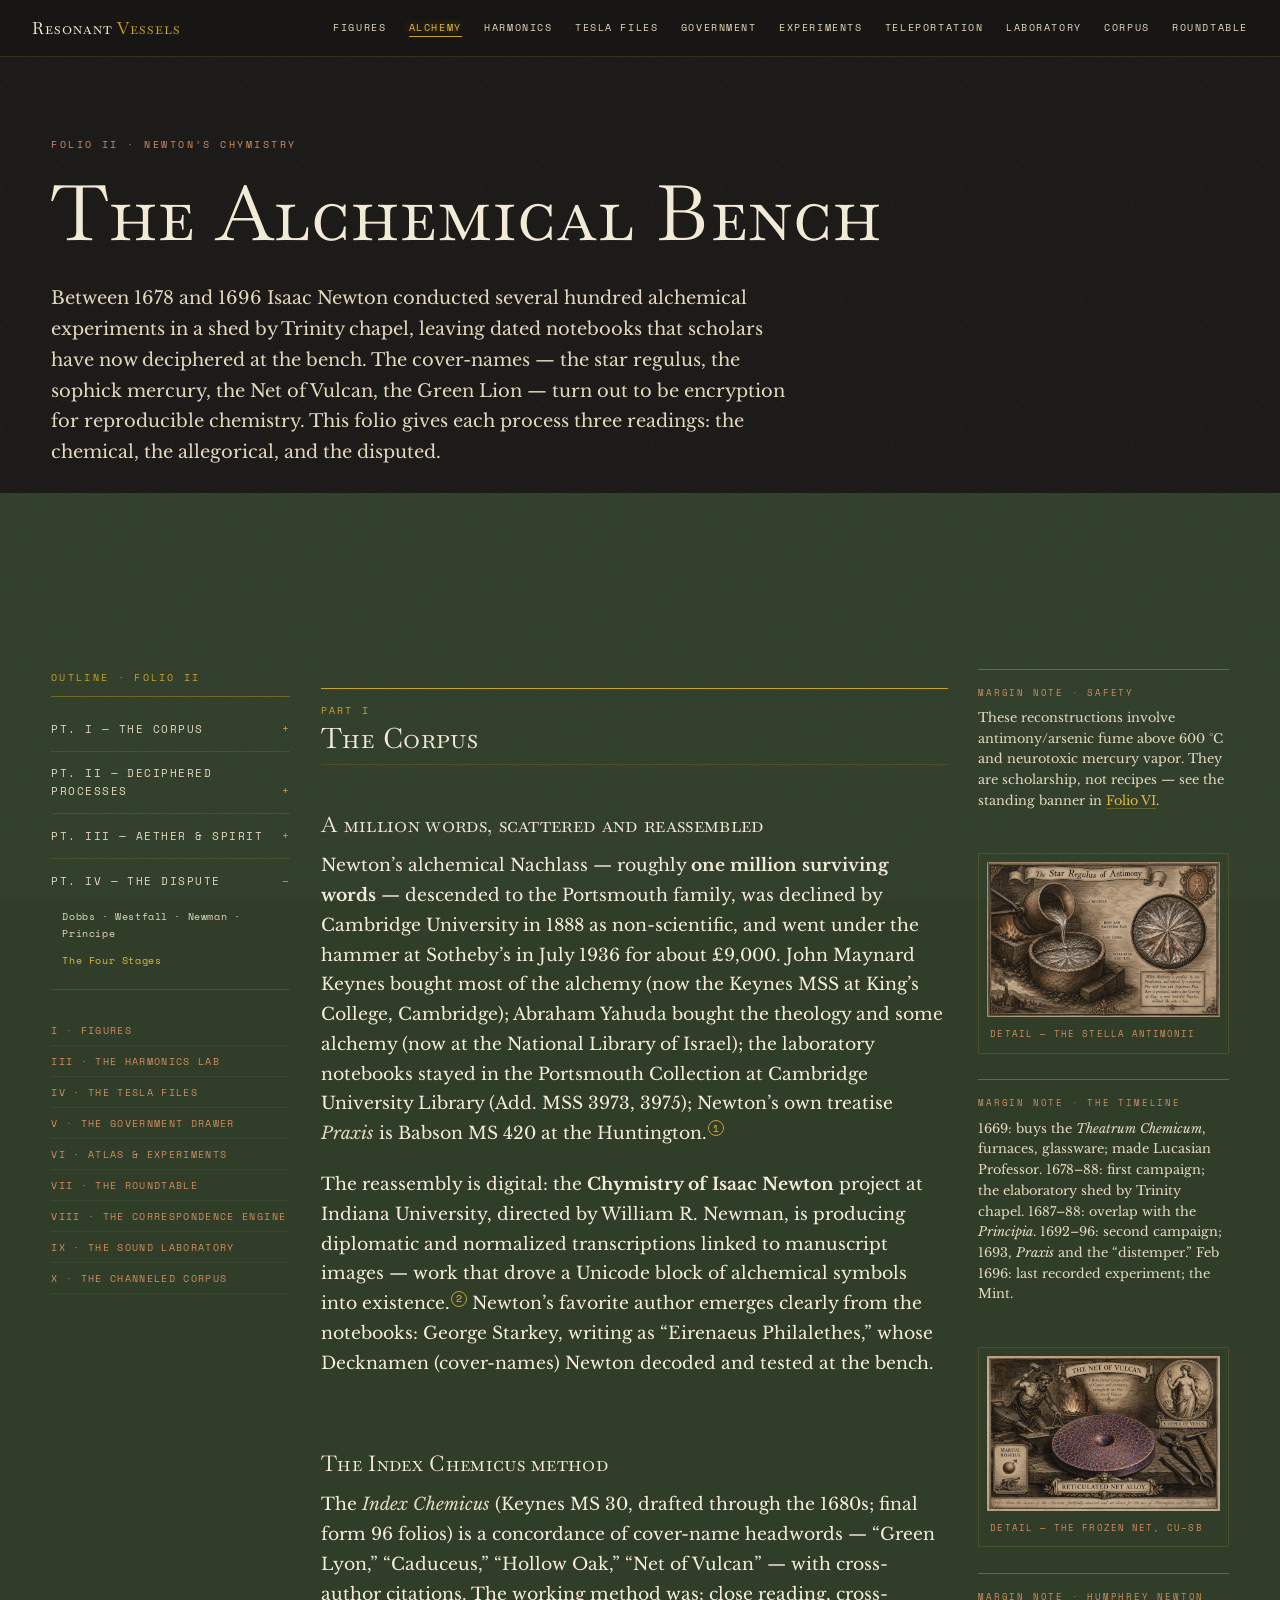
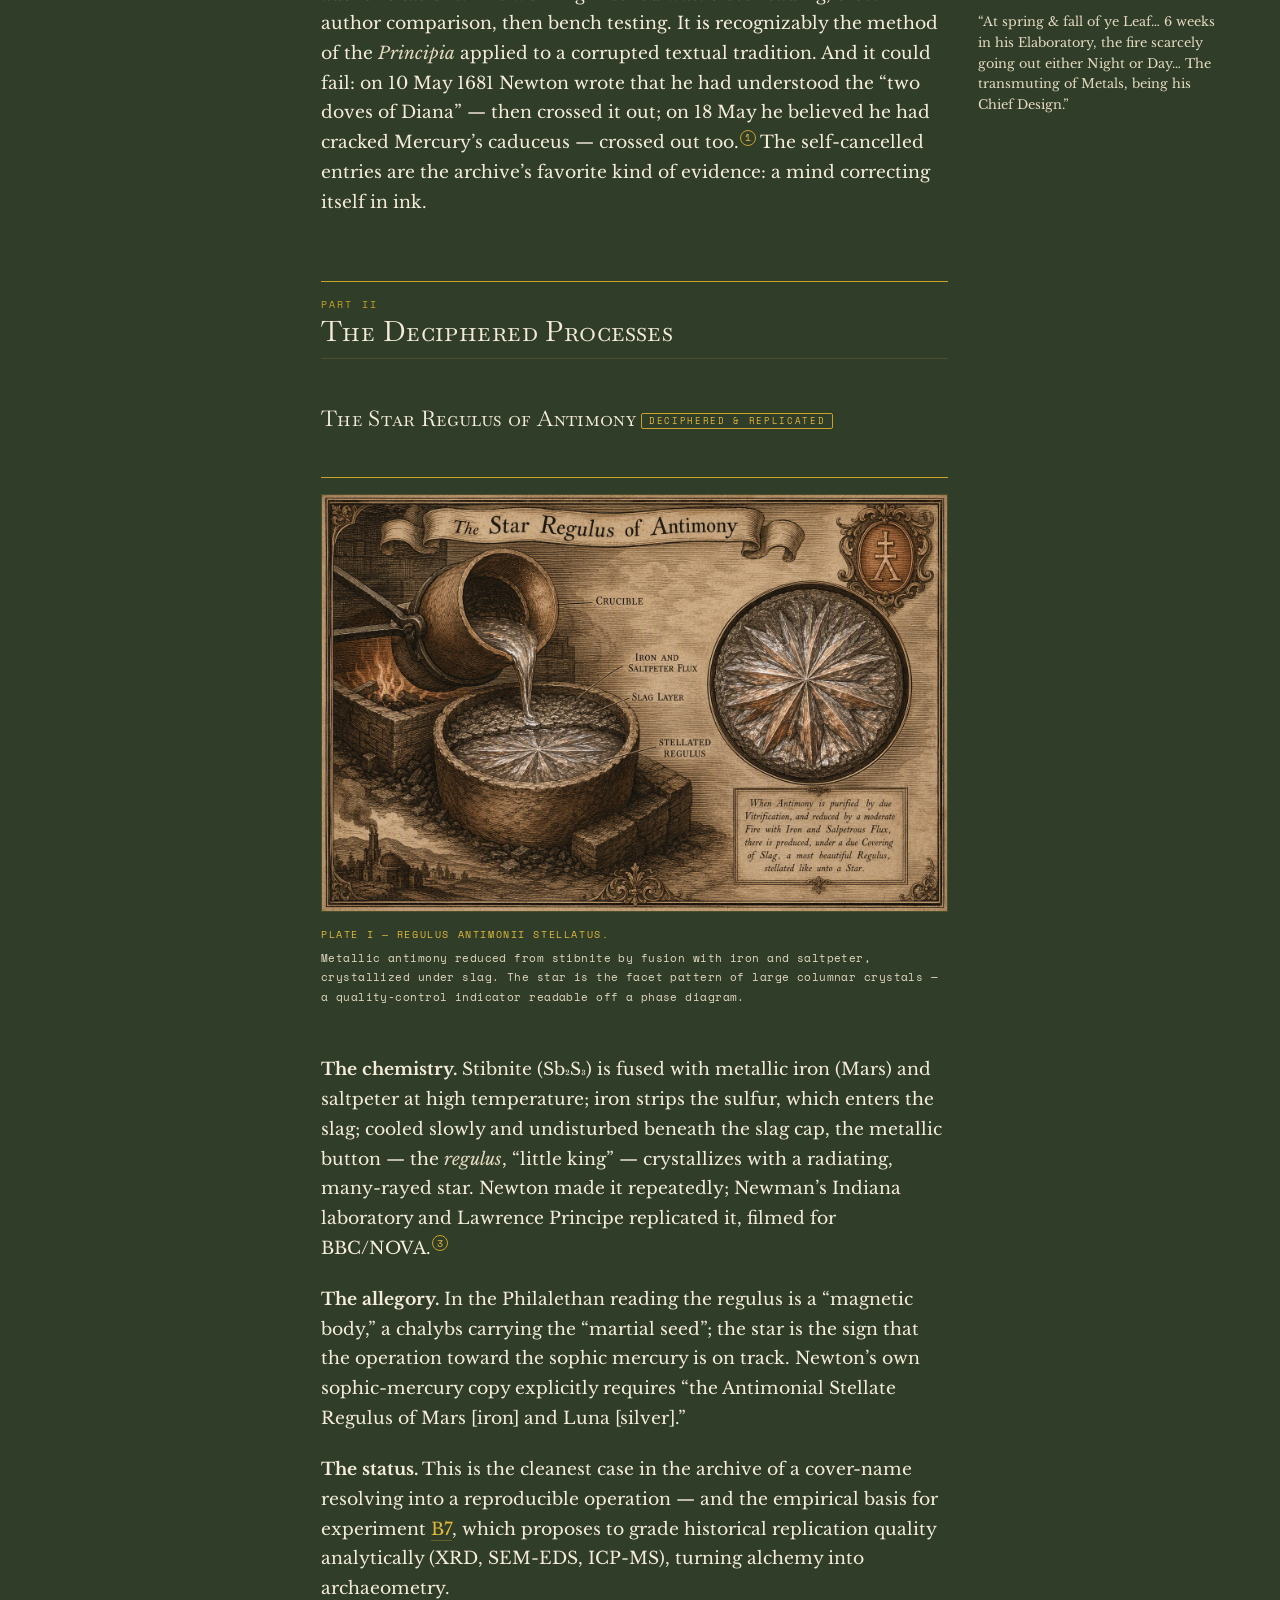
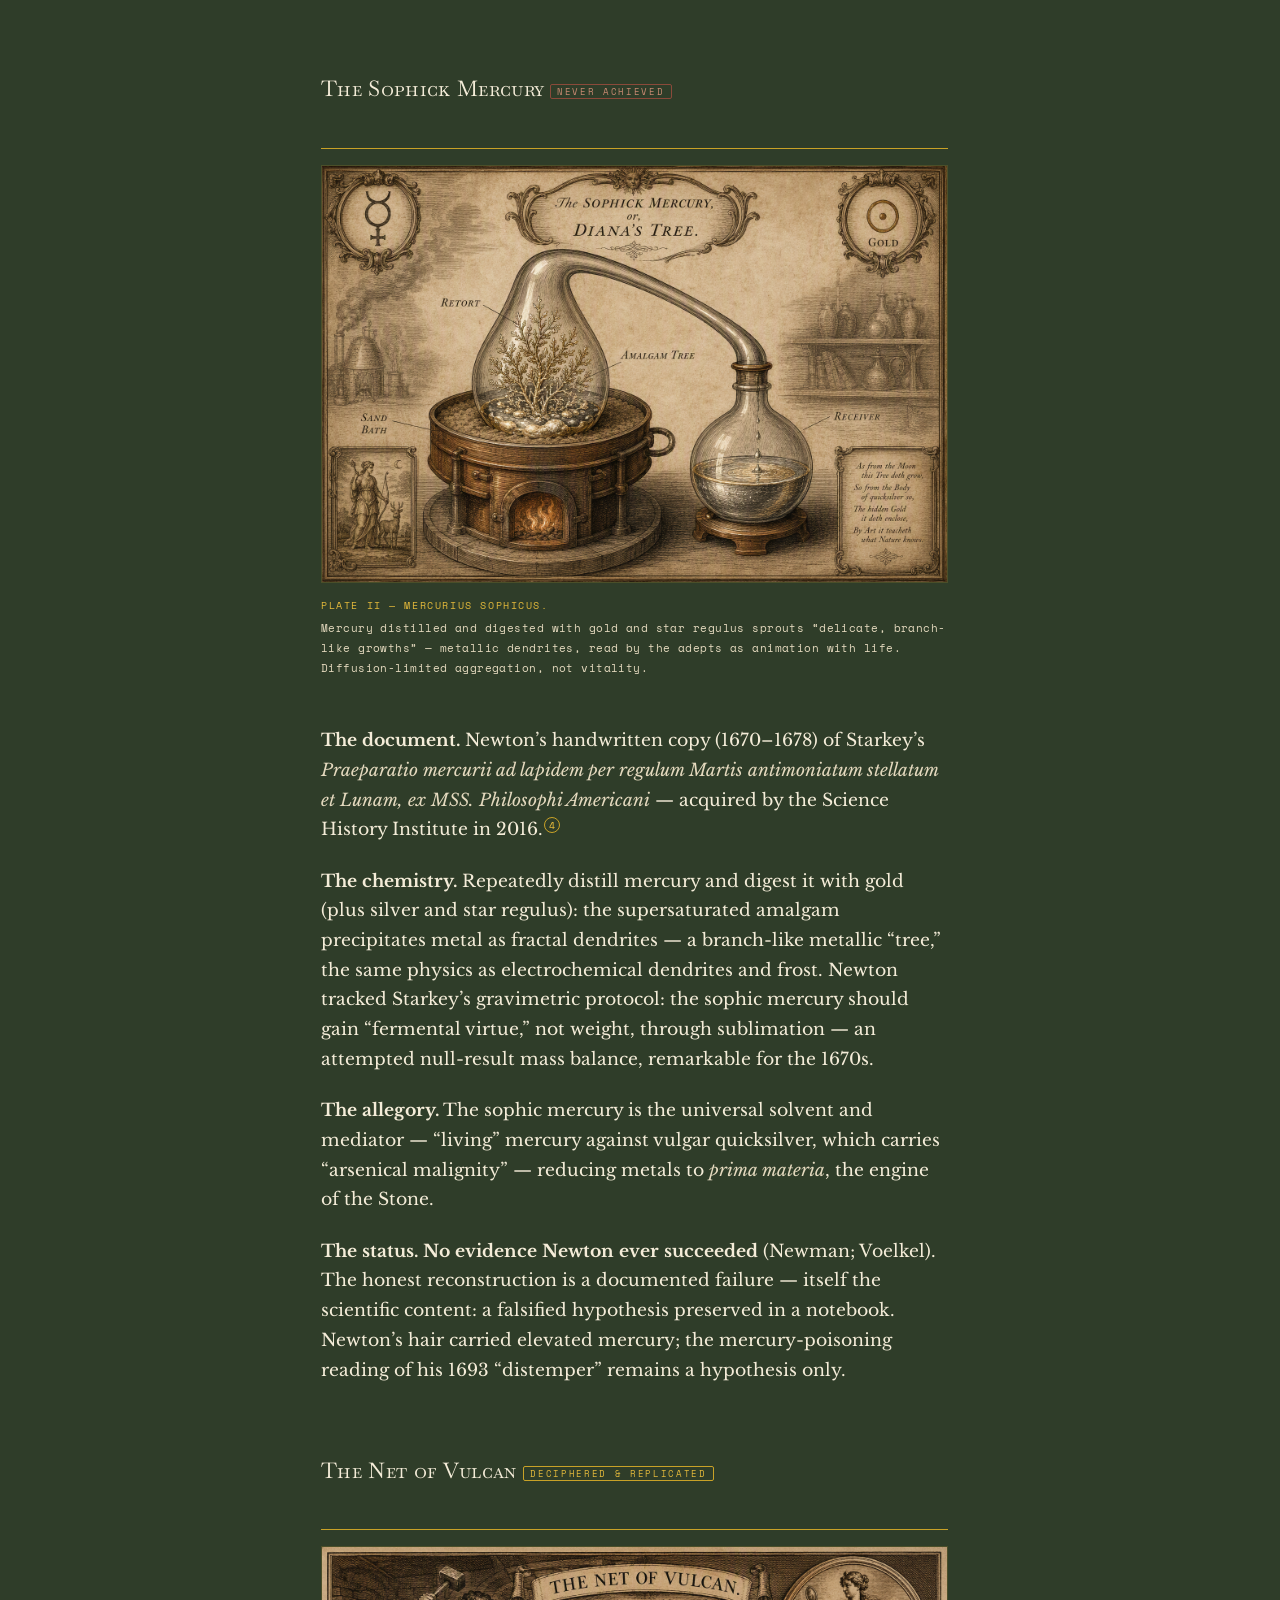
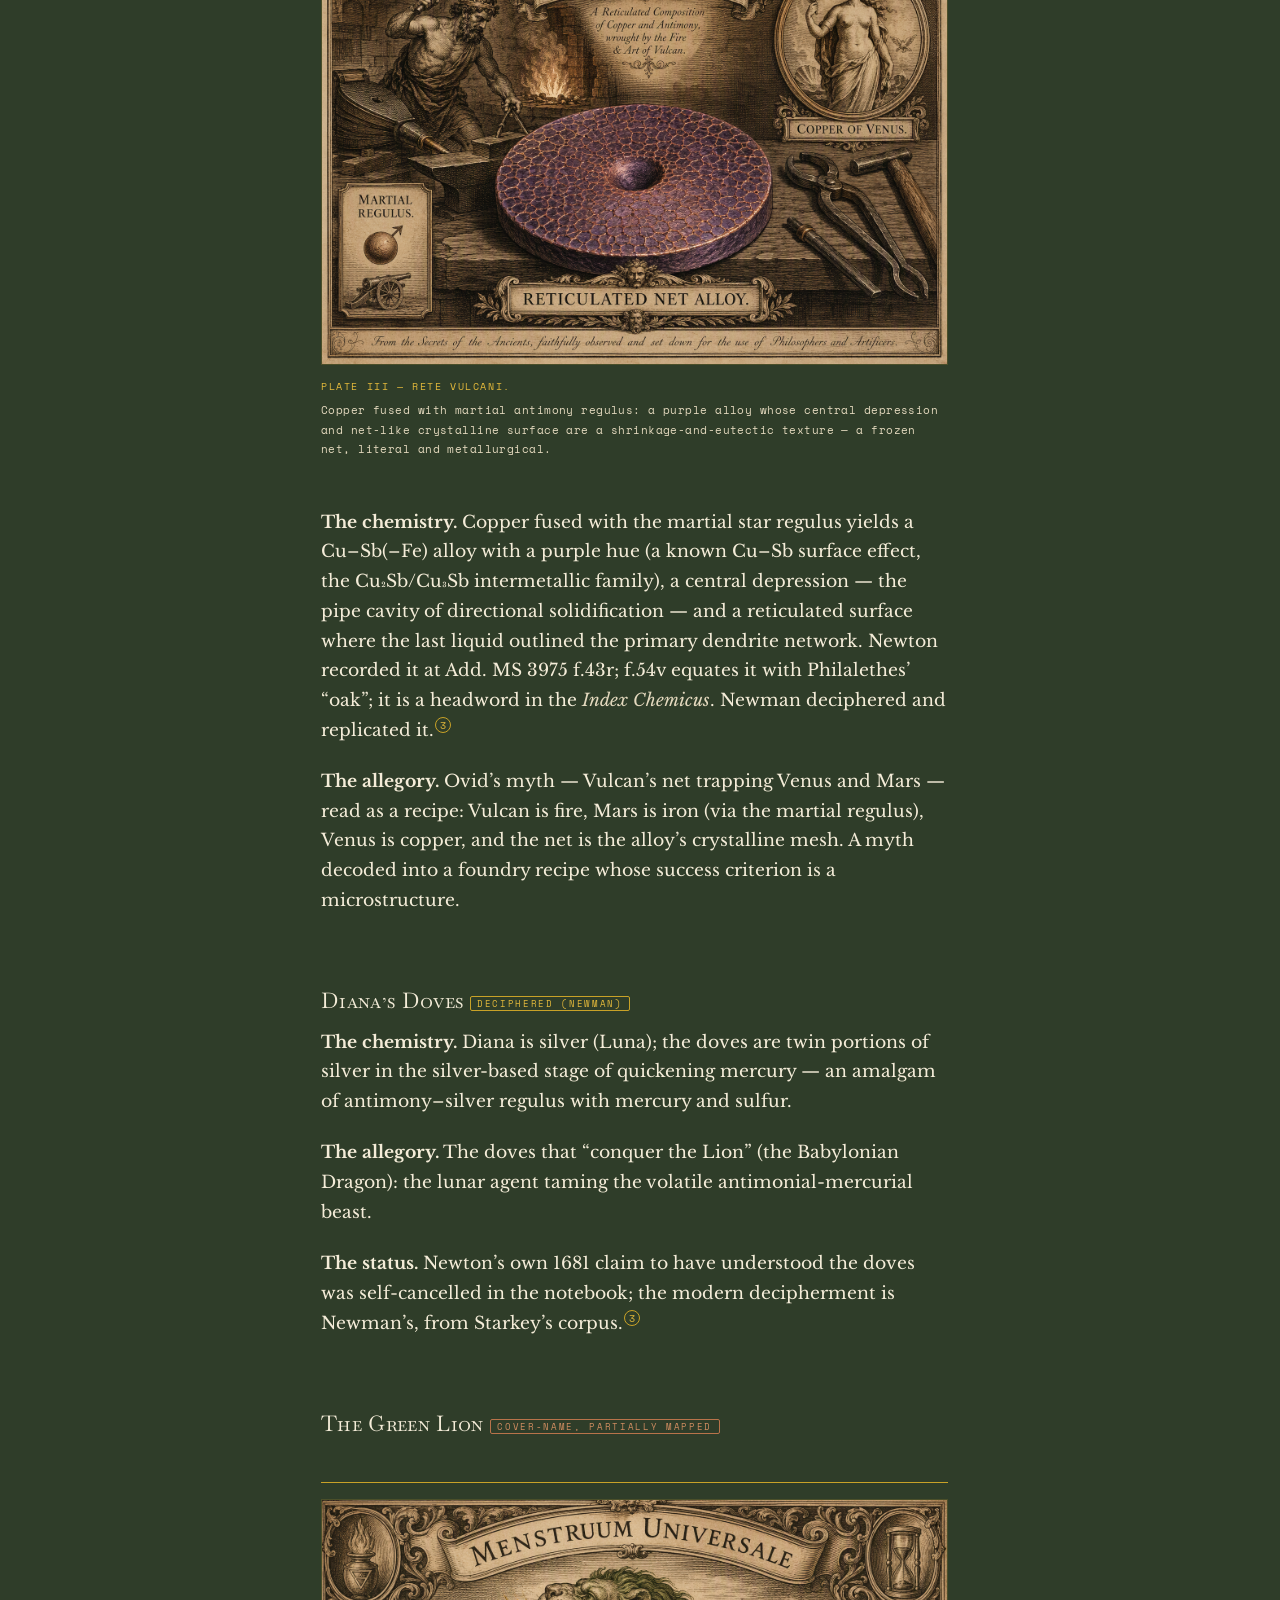
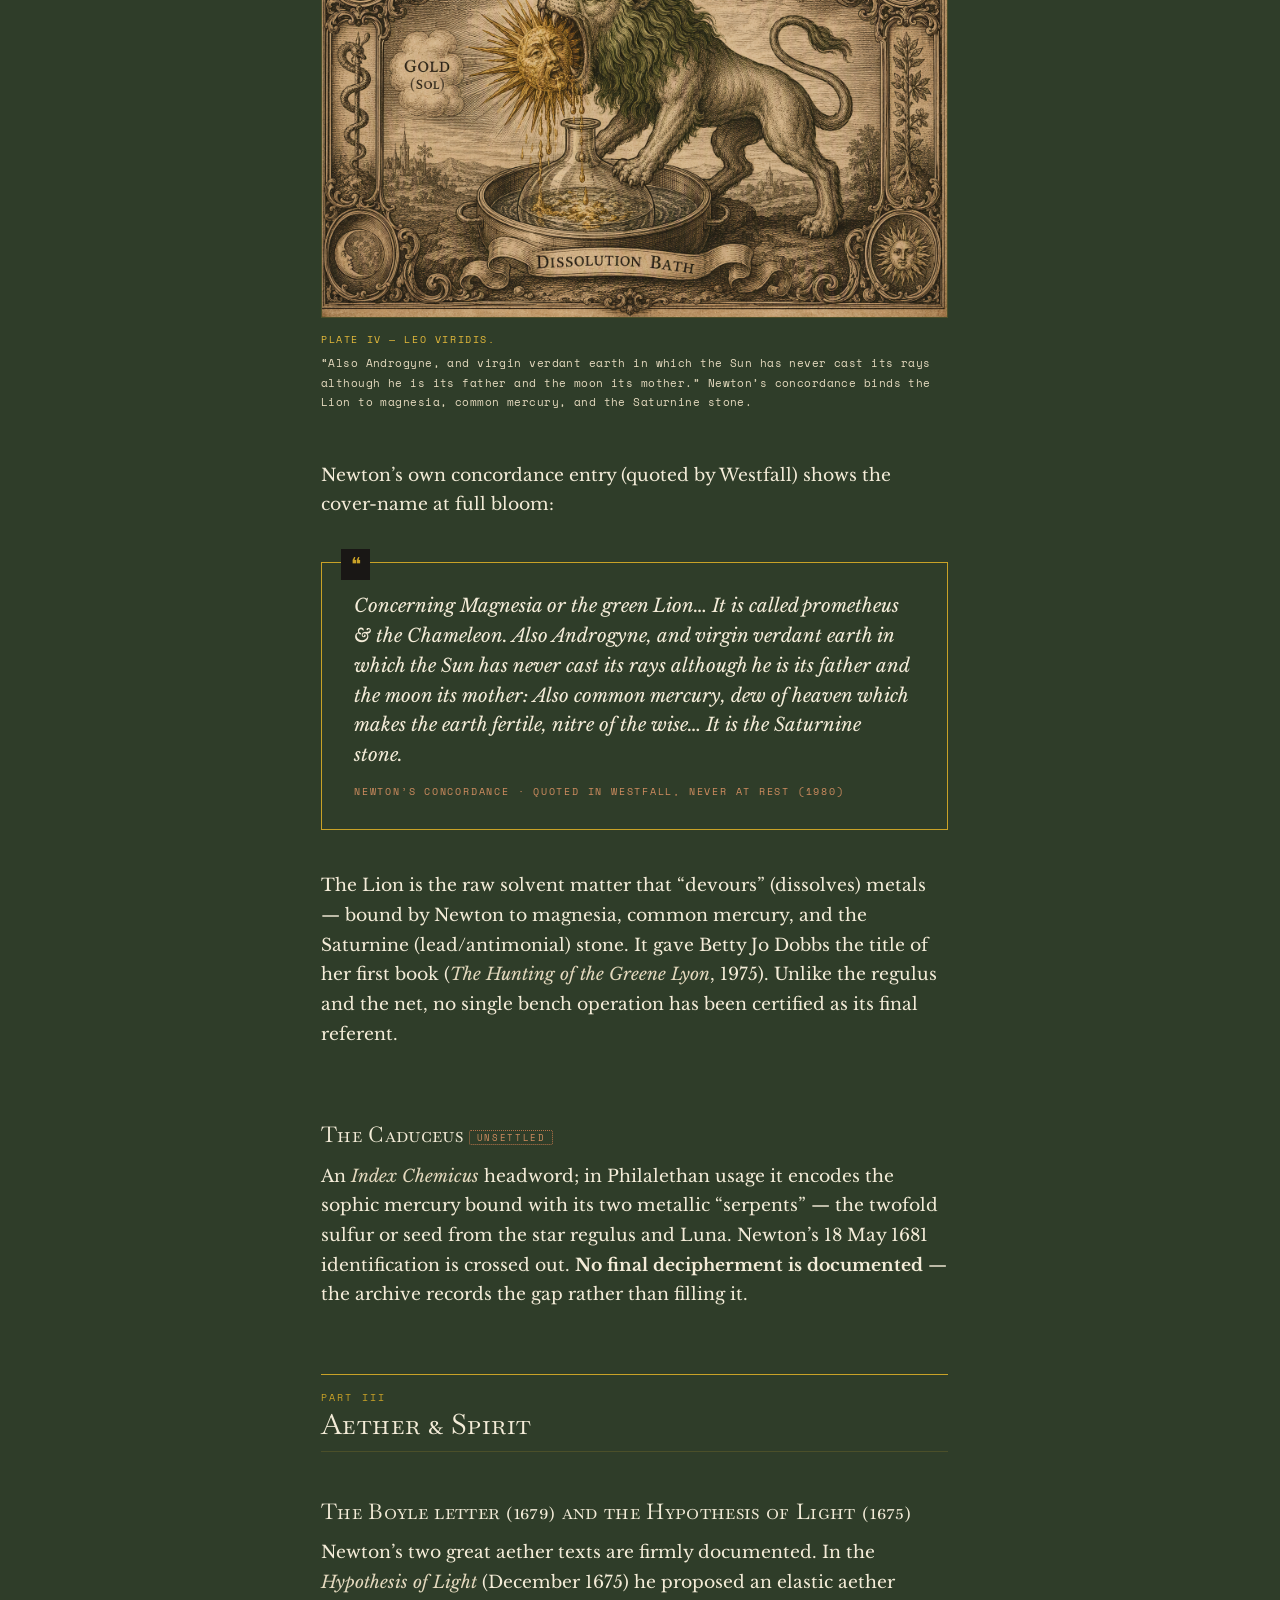
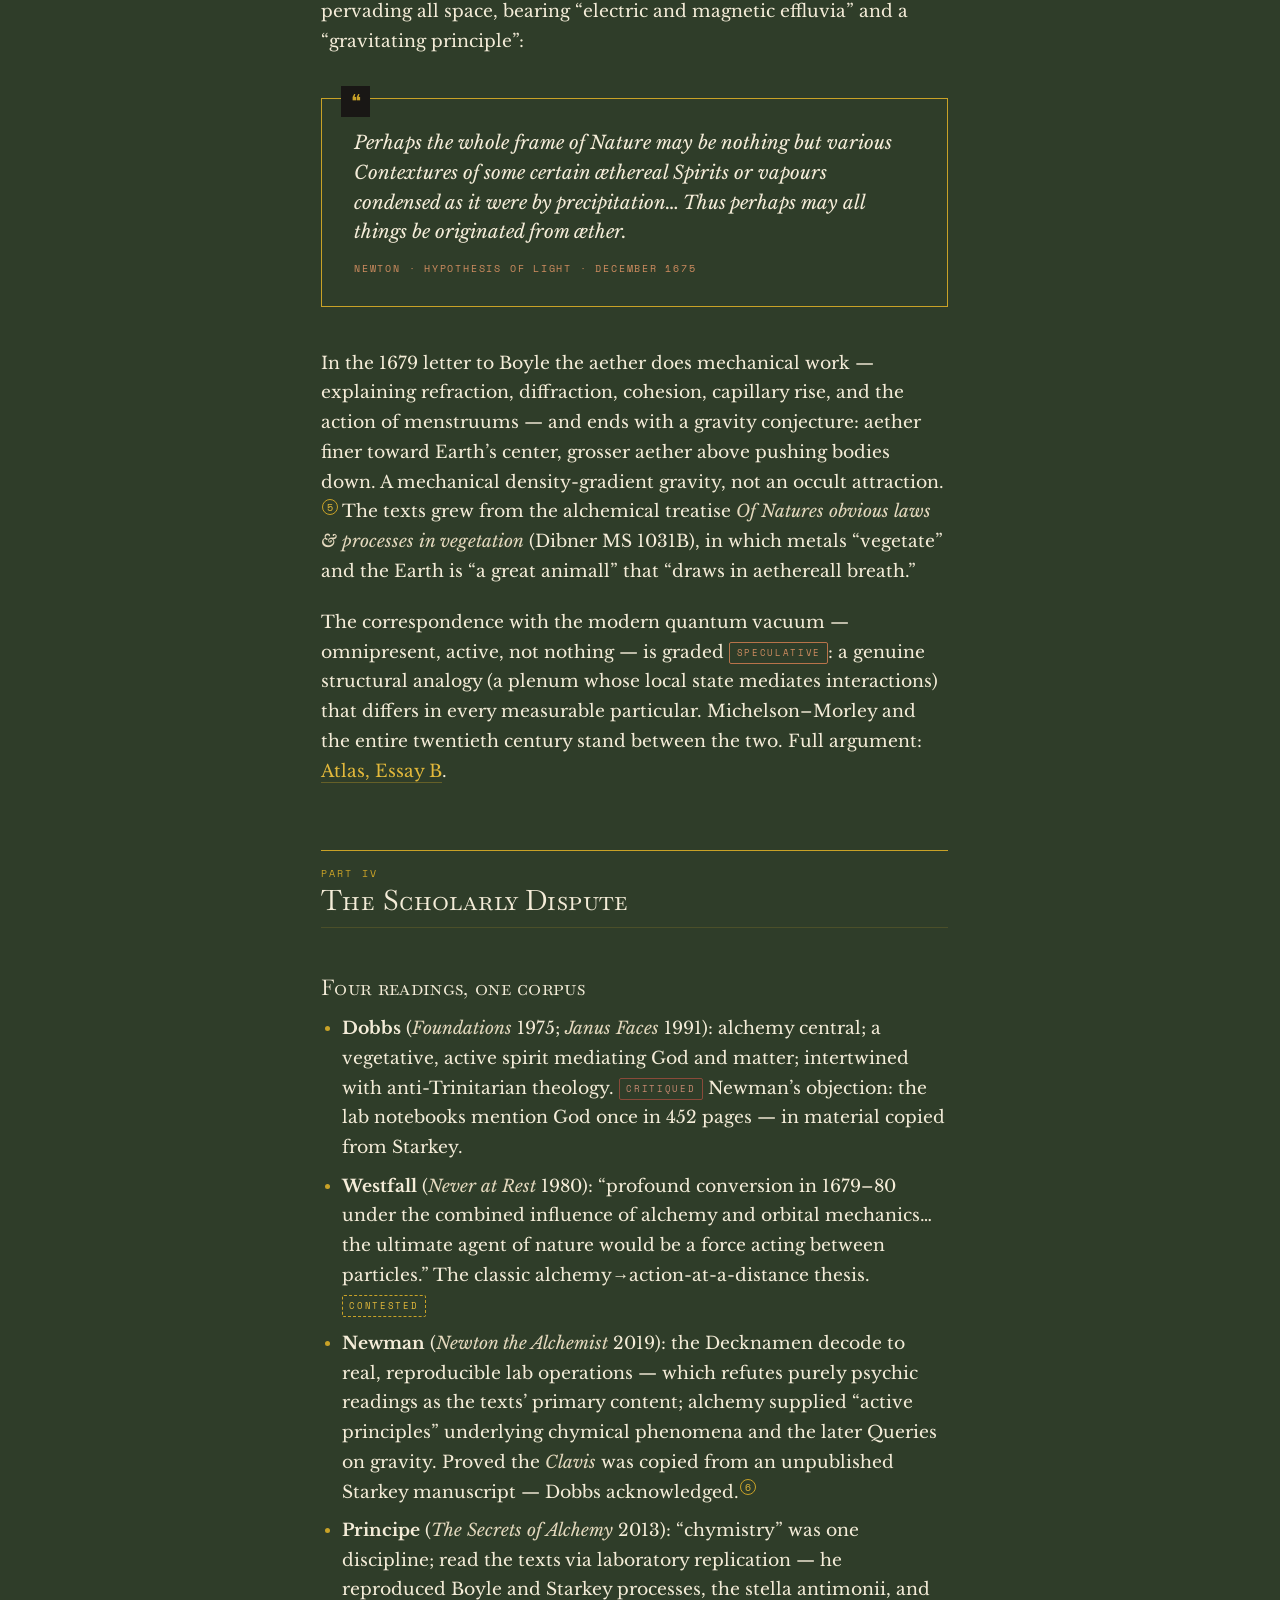
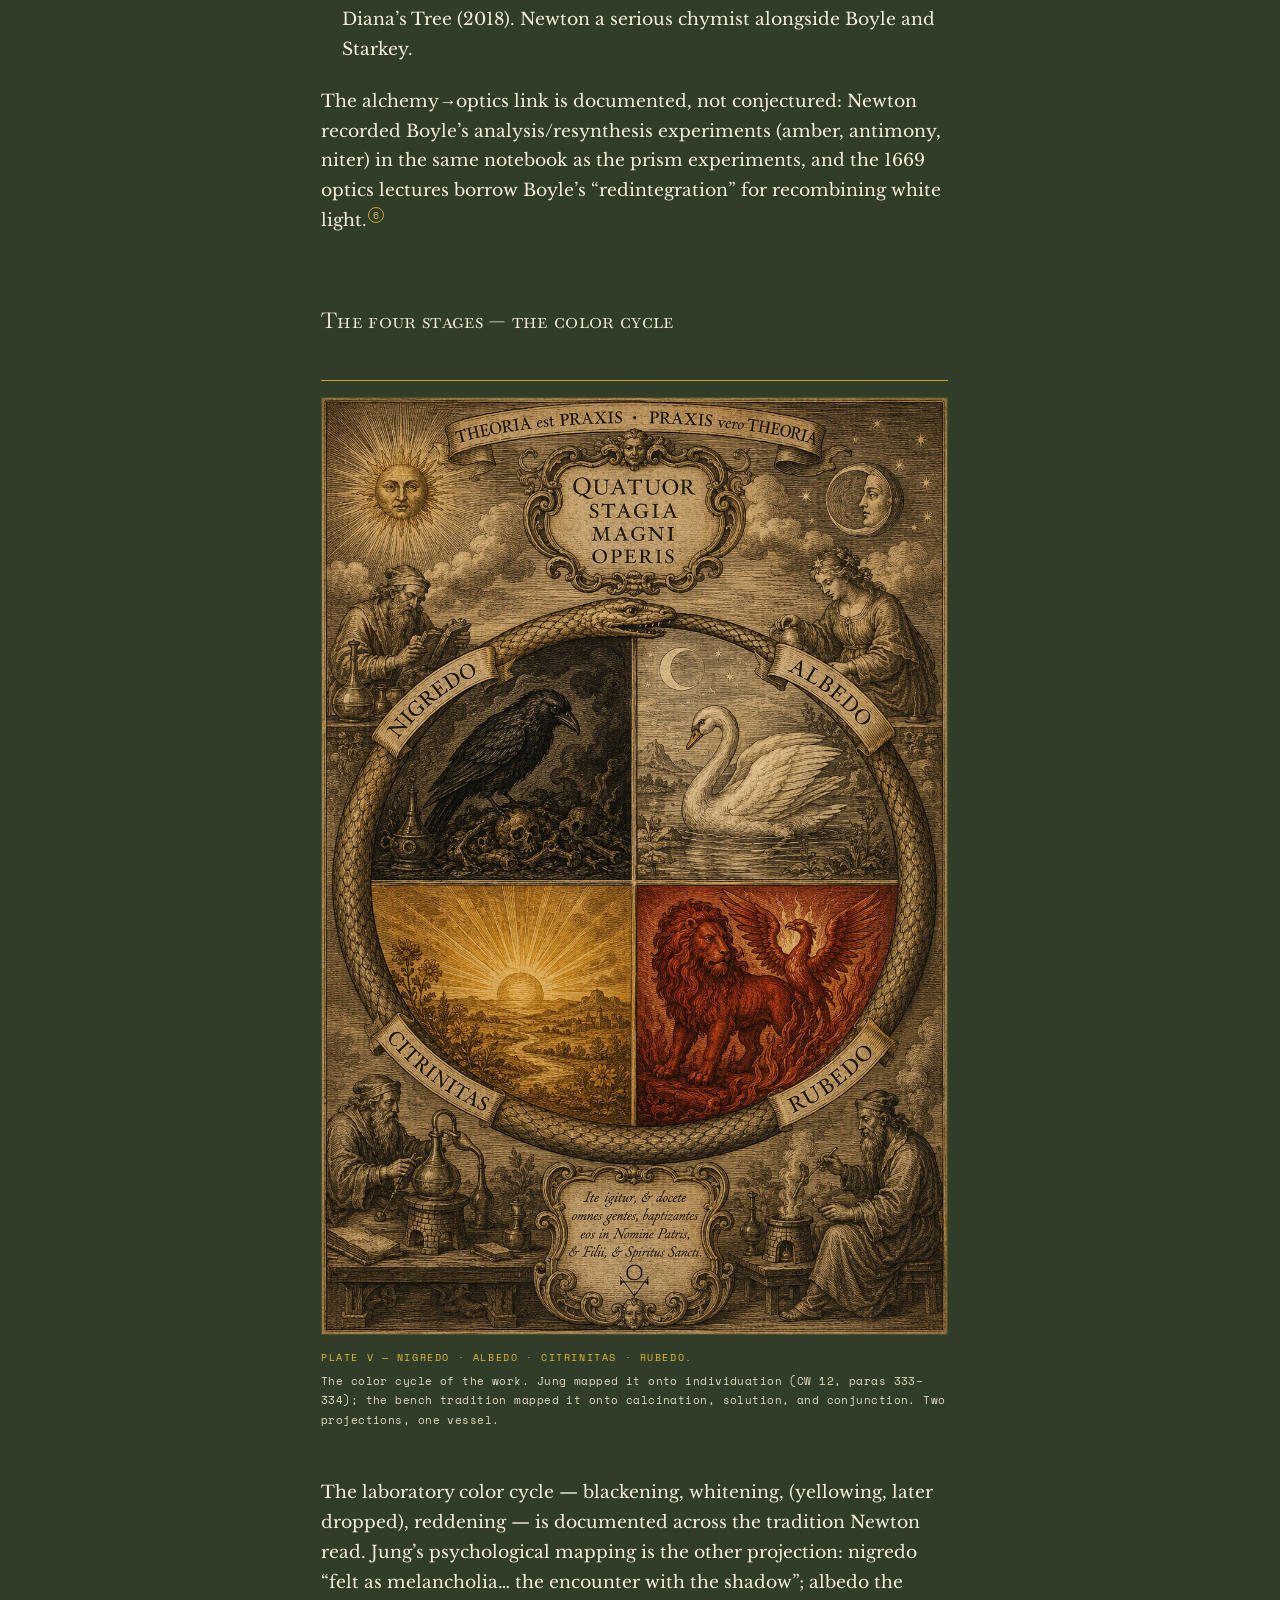
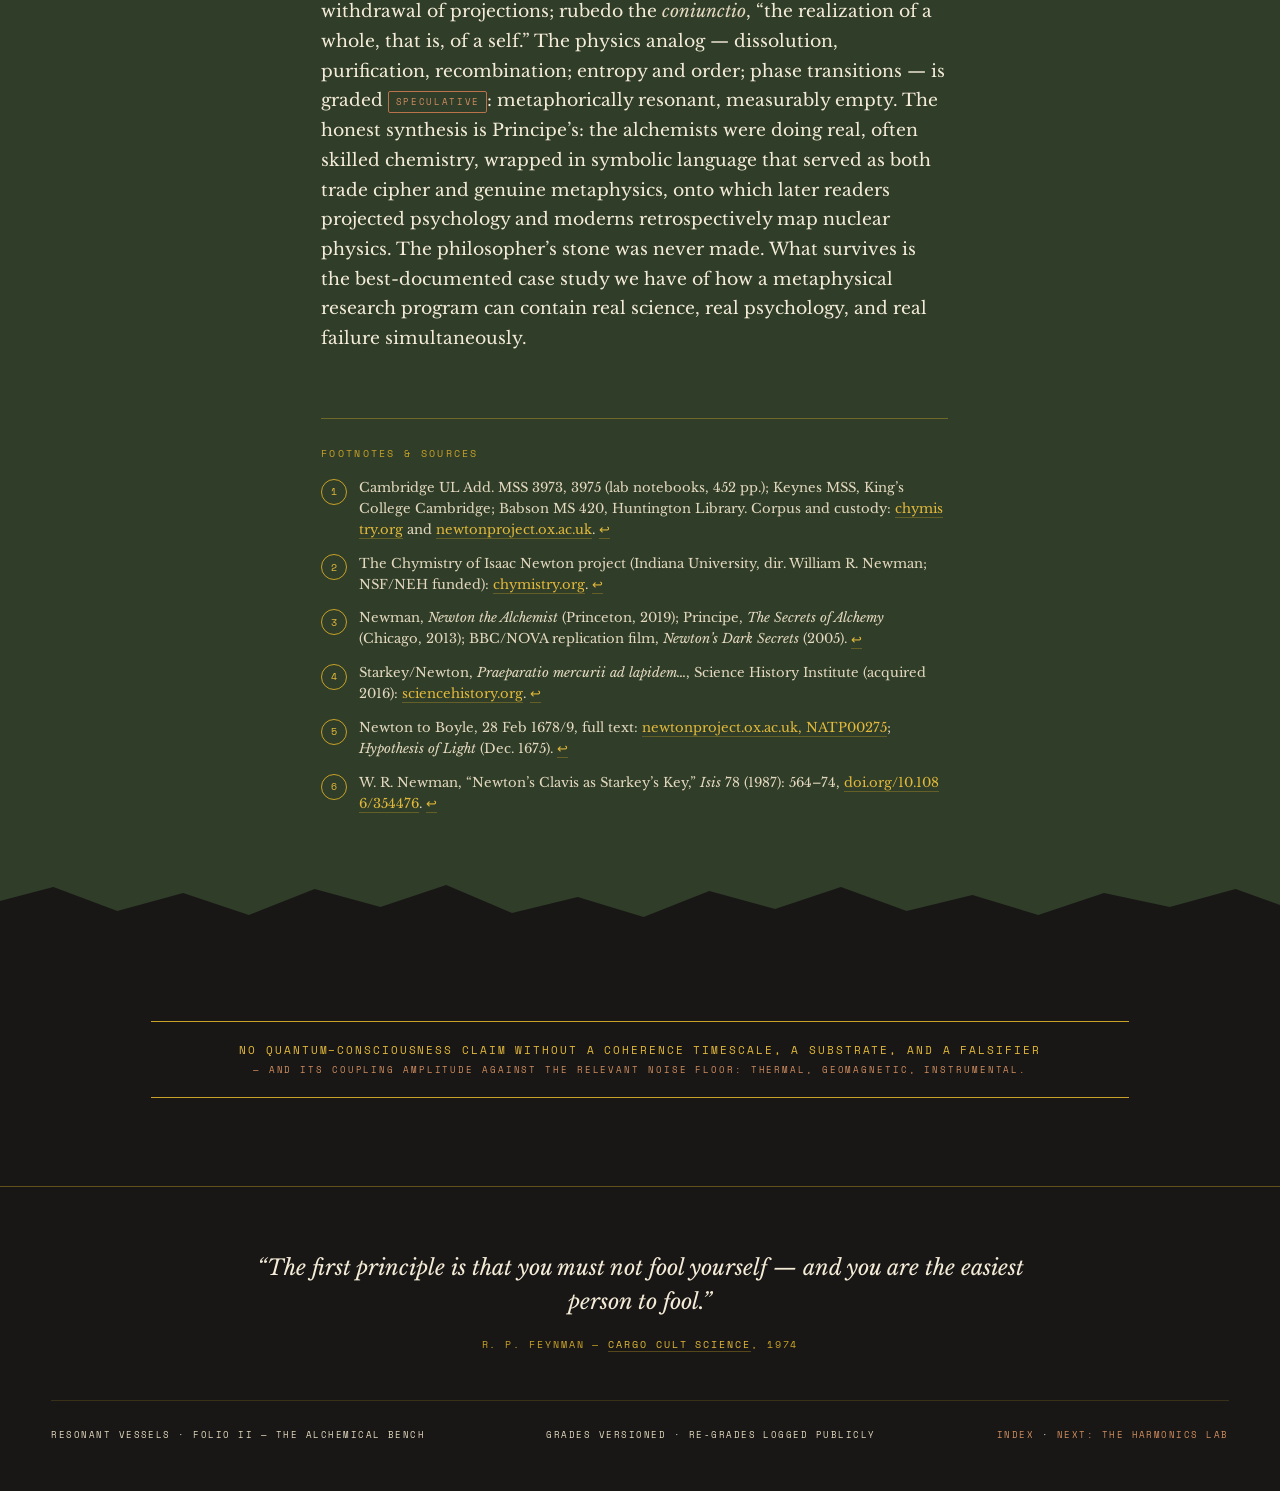
==== commit 9de2d615: "Add Folio X — The Channeled Corpus (bashar.html) + analysis figures + plates XXXII-XXXVII" ====
--- a/alchemy.html
+++ b/alchemy.html
@@ -24,6 +24,7 @@
     <a href="experiments.html">Experiments</a>
     <a href="teleportation.html">Teleportation</a>
     <a href="lab.html">Laboratory</a>
+    <a href="bashar.html">Corpus</a>
     <a href="roundtable.html">Roundtable</a>
   </nav>
 </header>
@@ -84,6 +85,7 @@
         <a href="roundtable.html">VII · The Roundtable</a>
         <a href="teleportation.html">VIII · The Correspondence Engine</a>
         <a href="lab.html">IX · The Sound Laboratory</a>
+        <a href="bashar.html">X · The Channeled Corpus</a>
       </div>
     </aside>
 
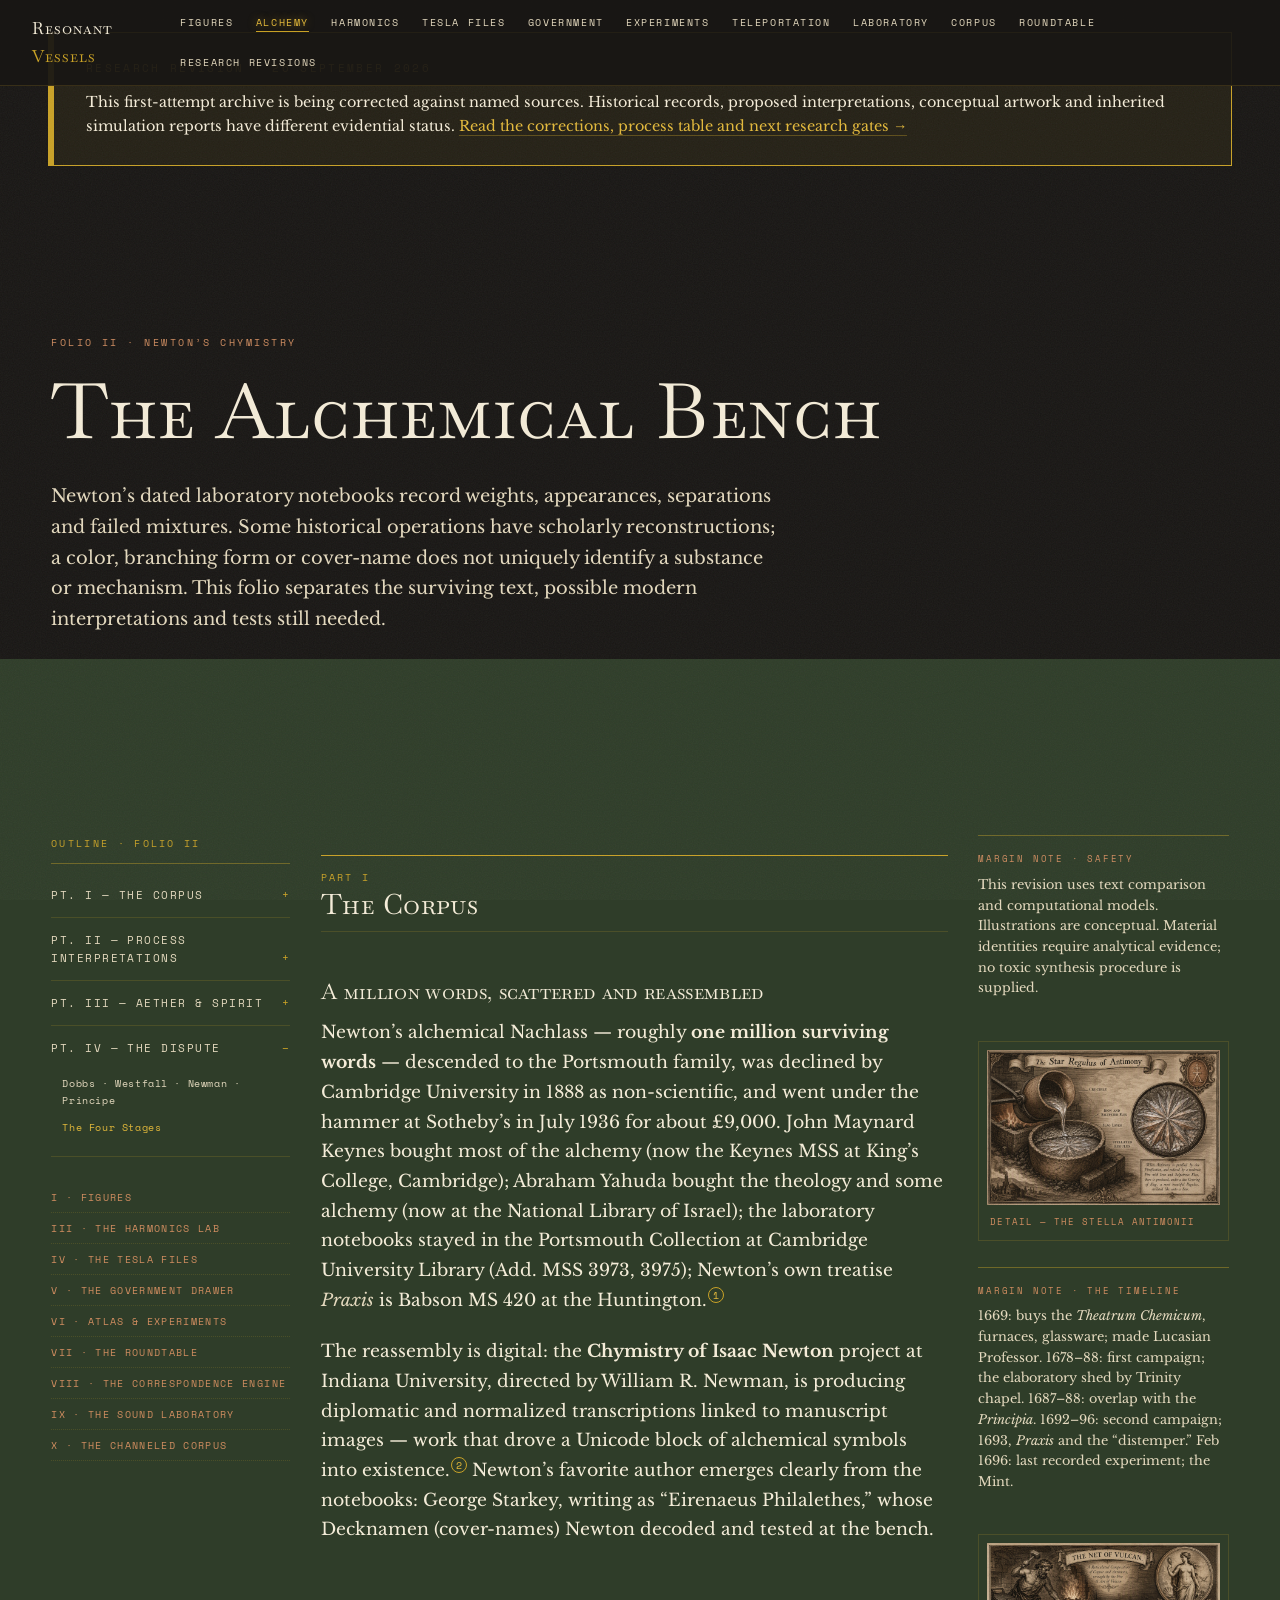
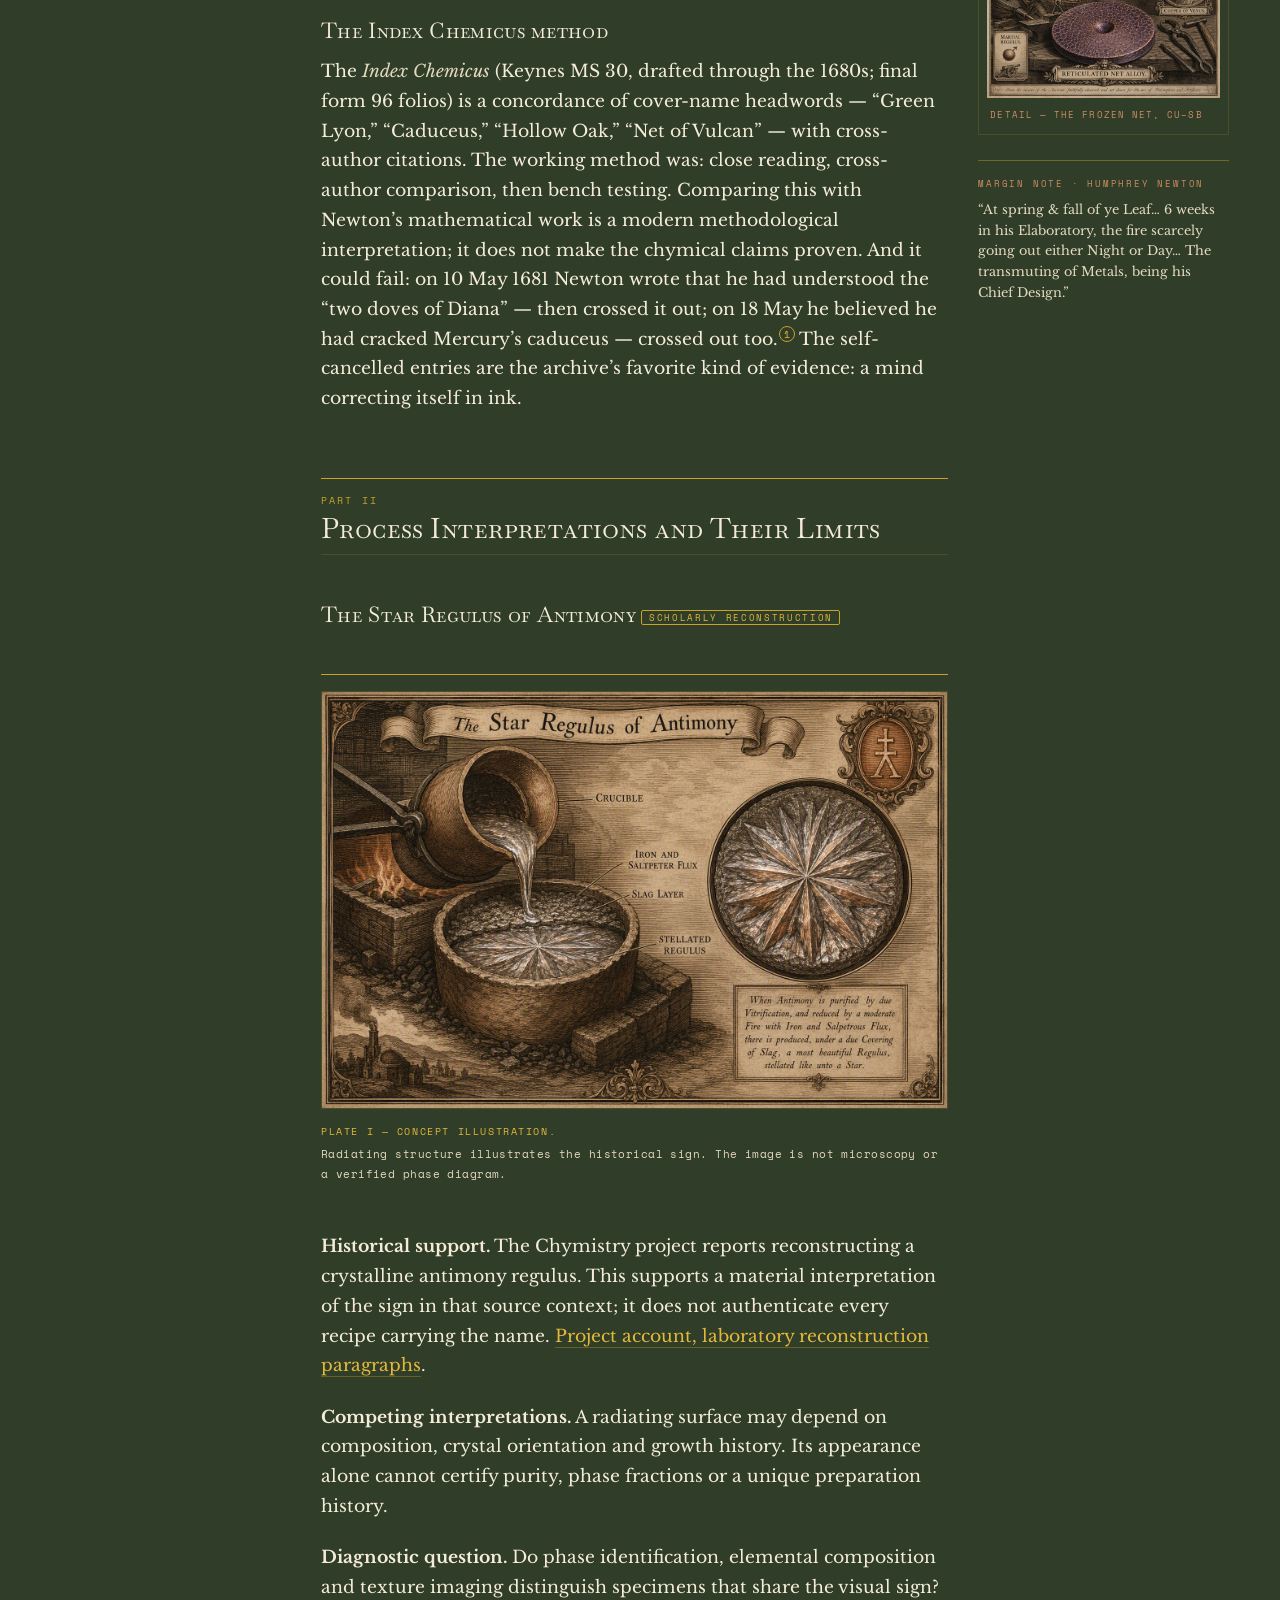
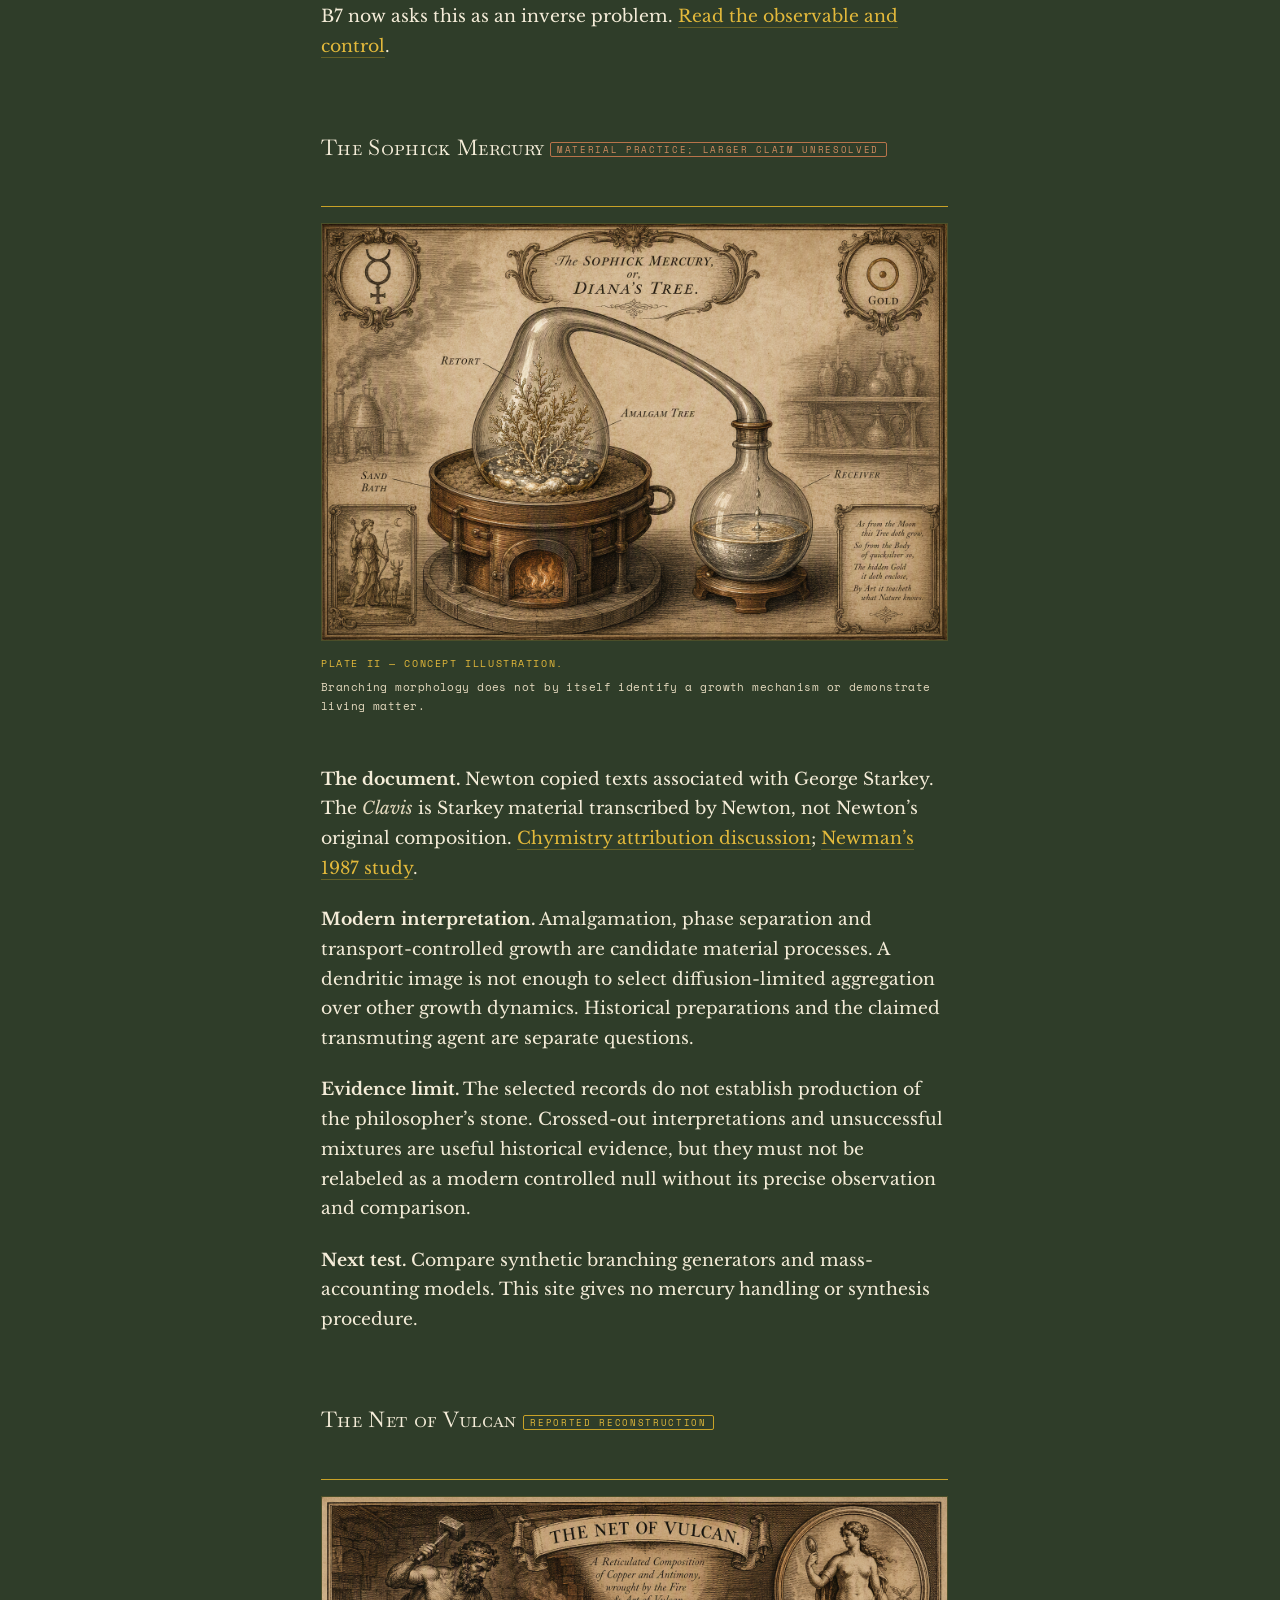
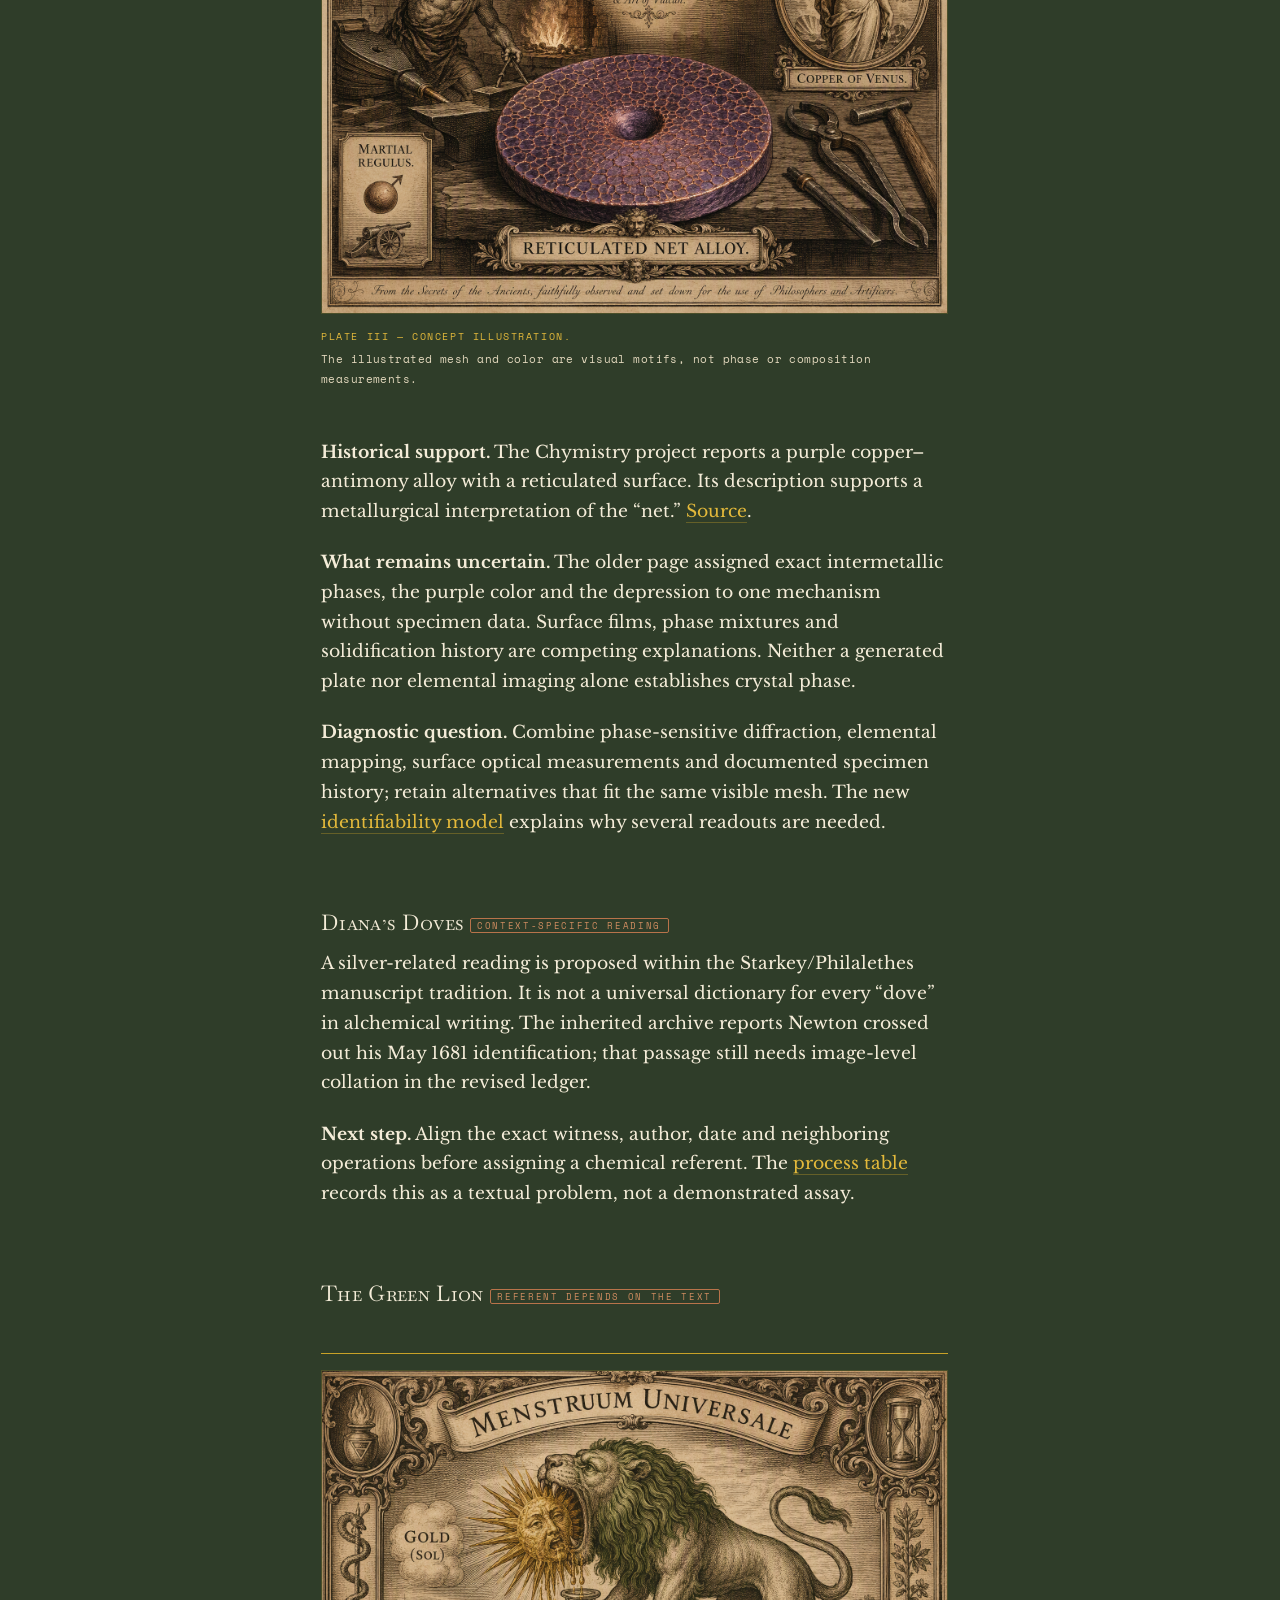
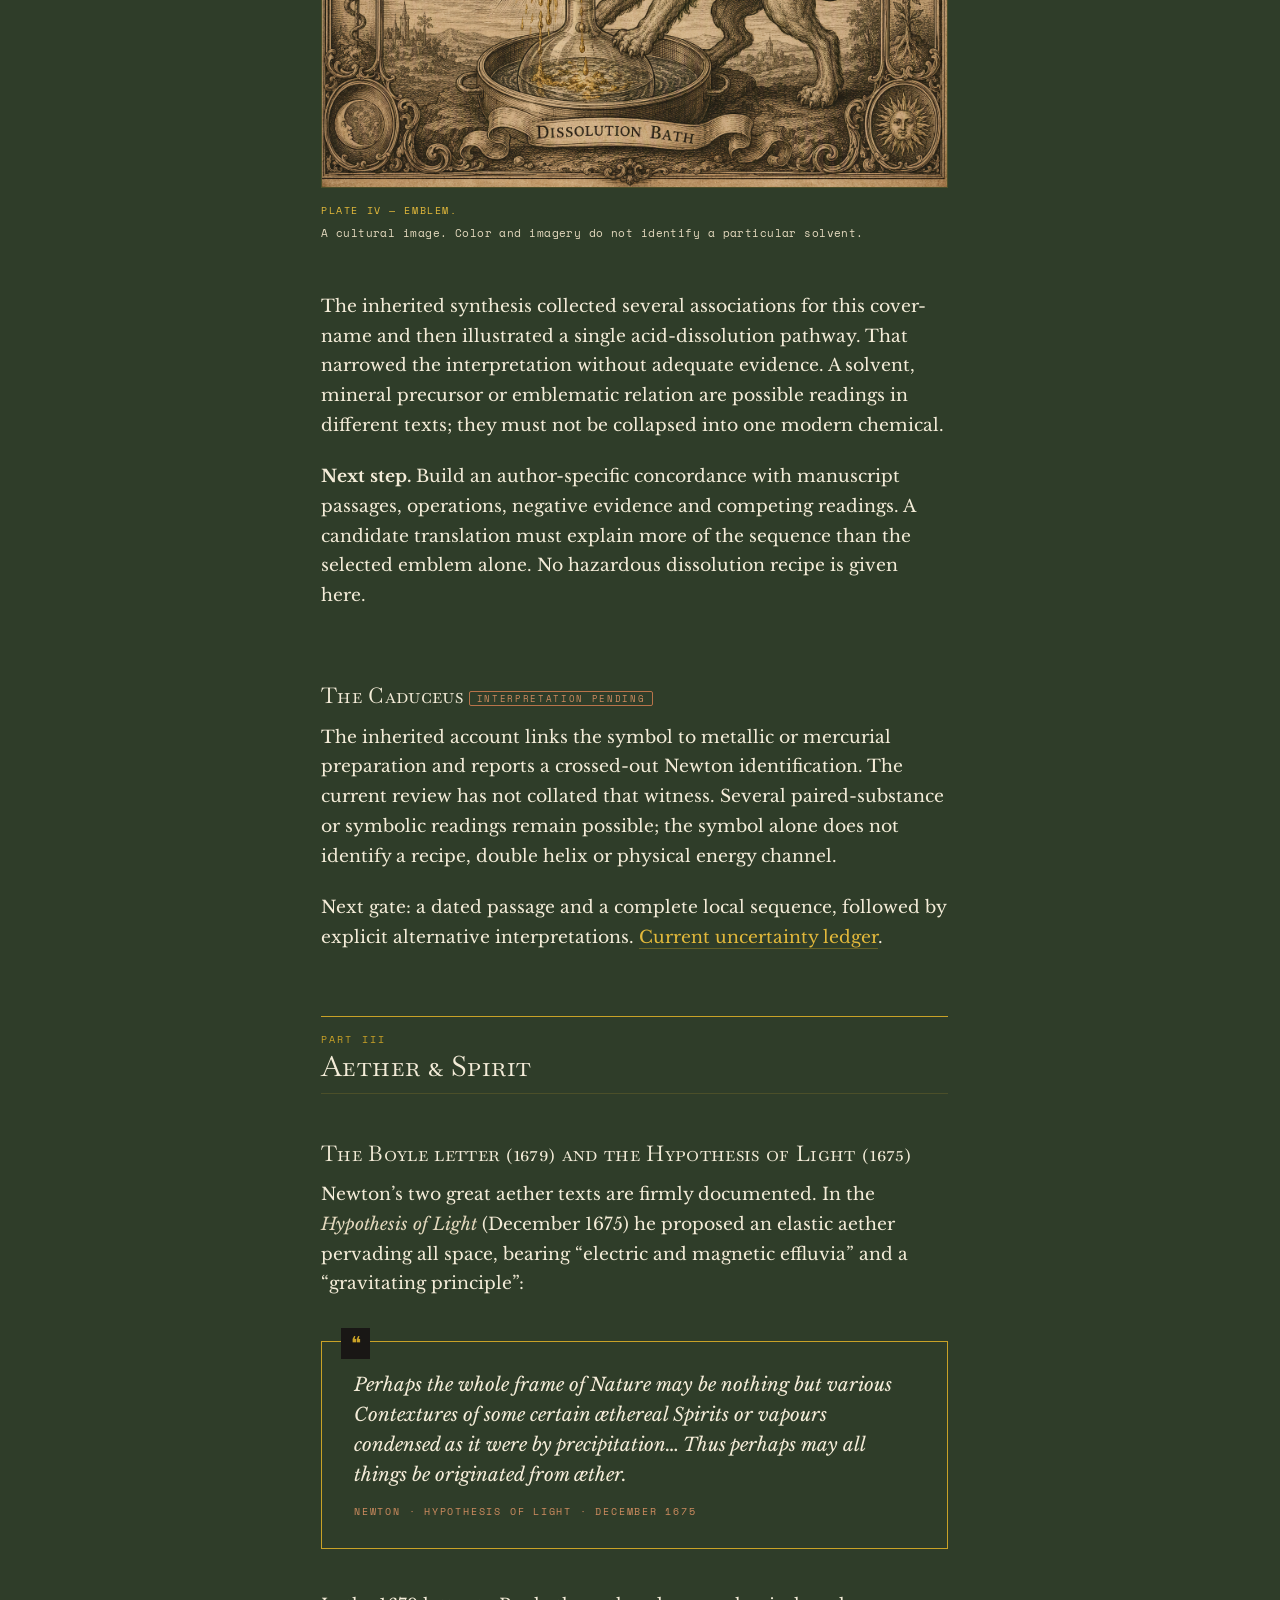
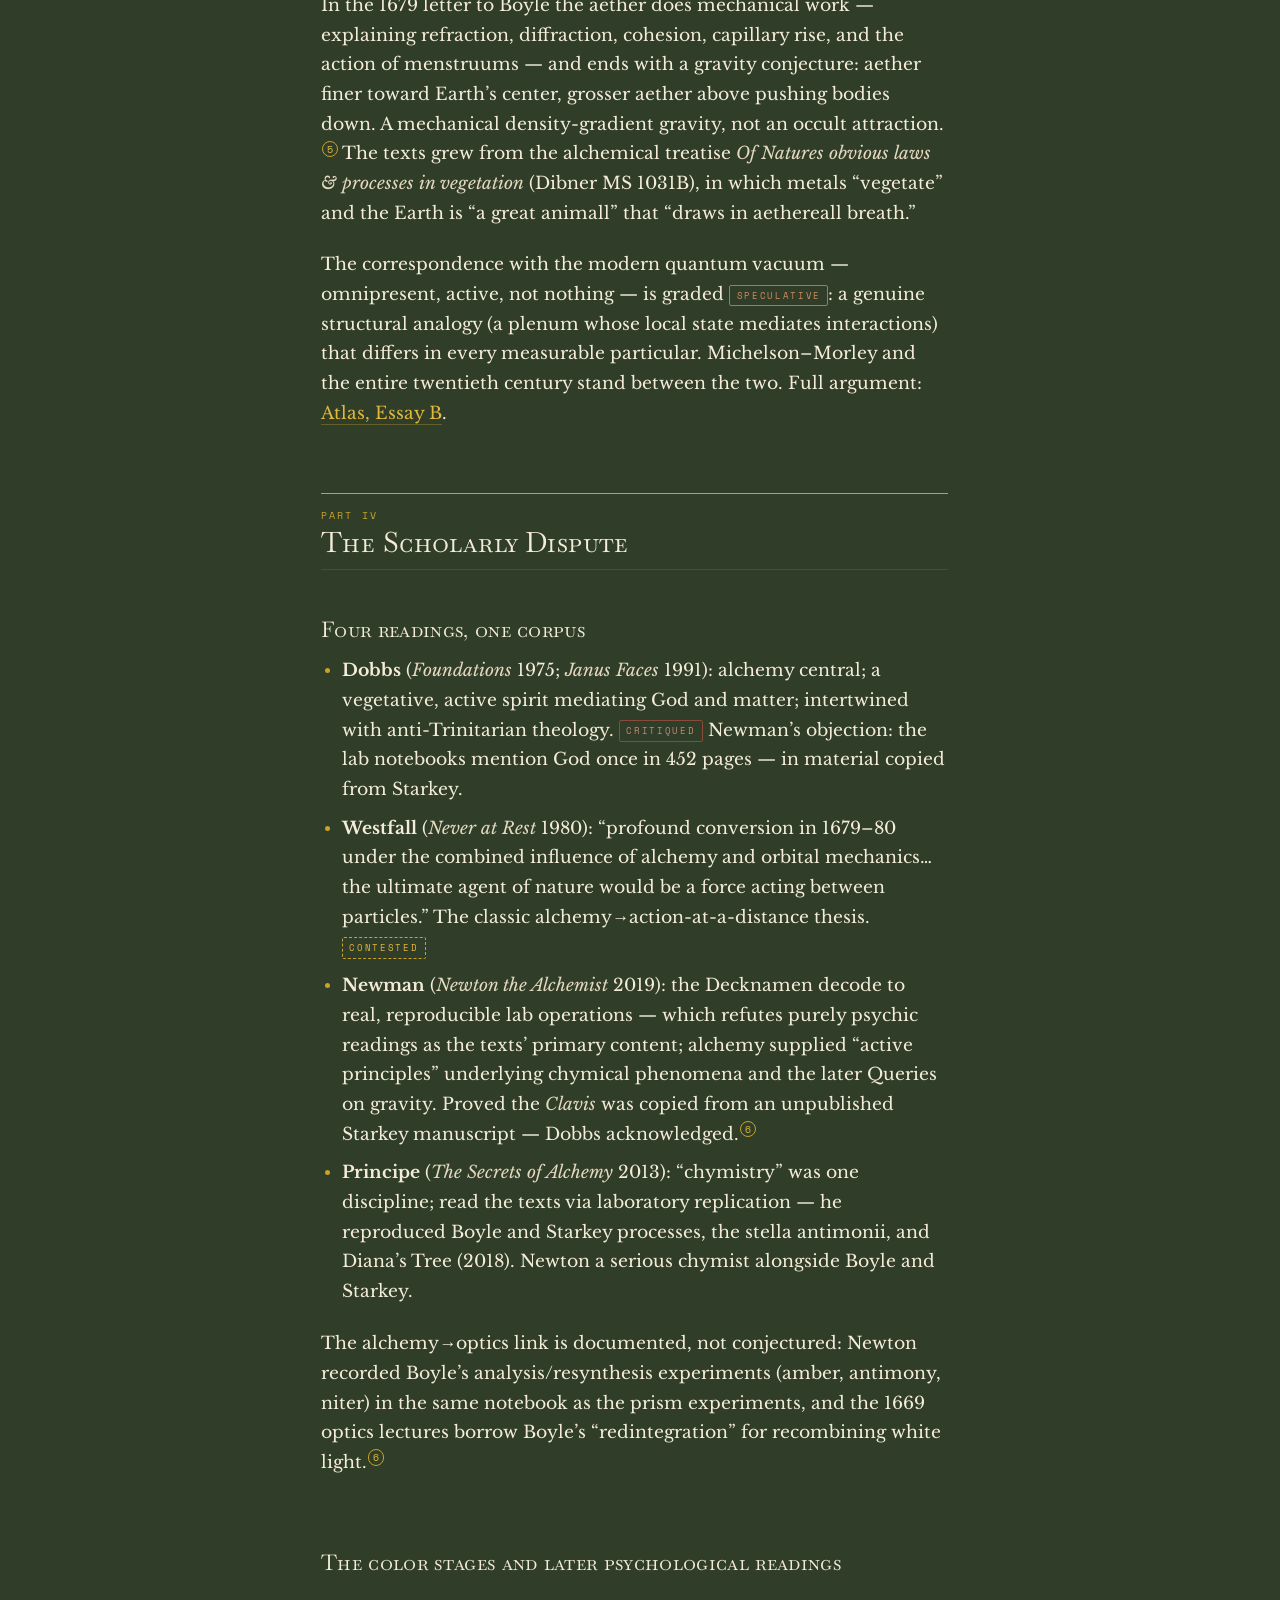
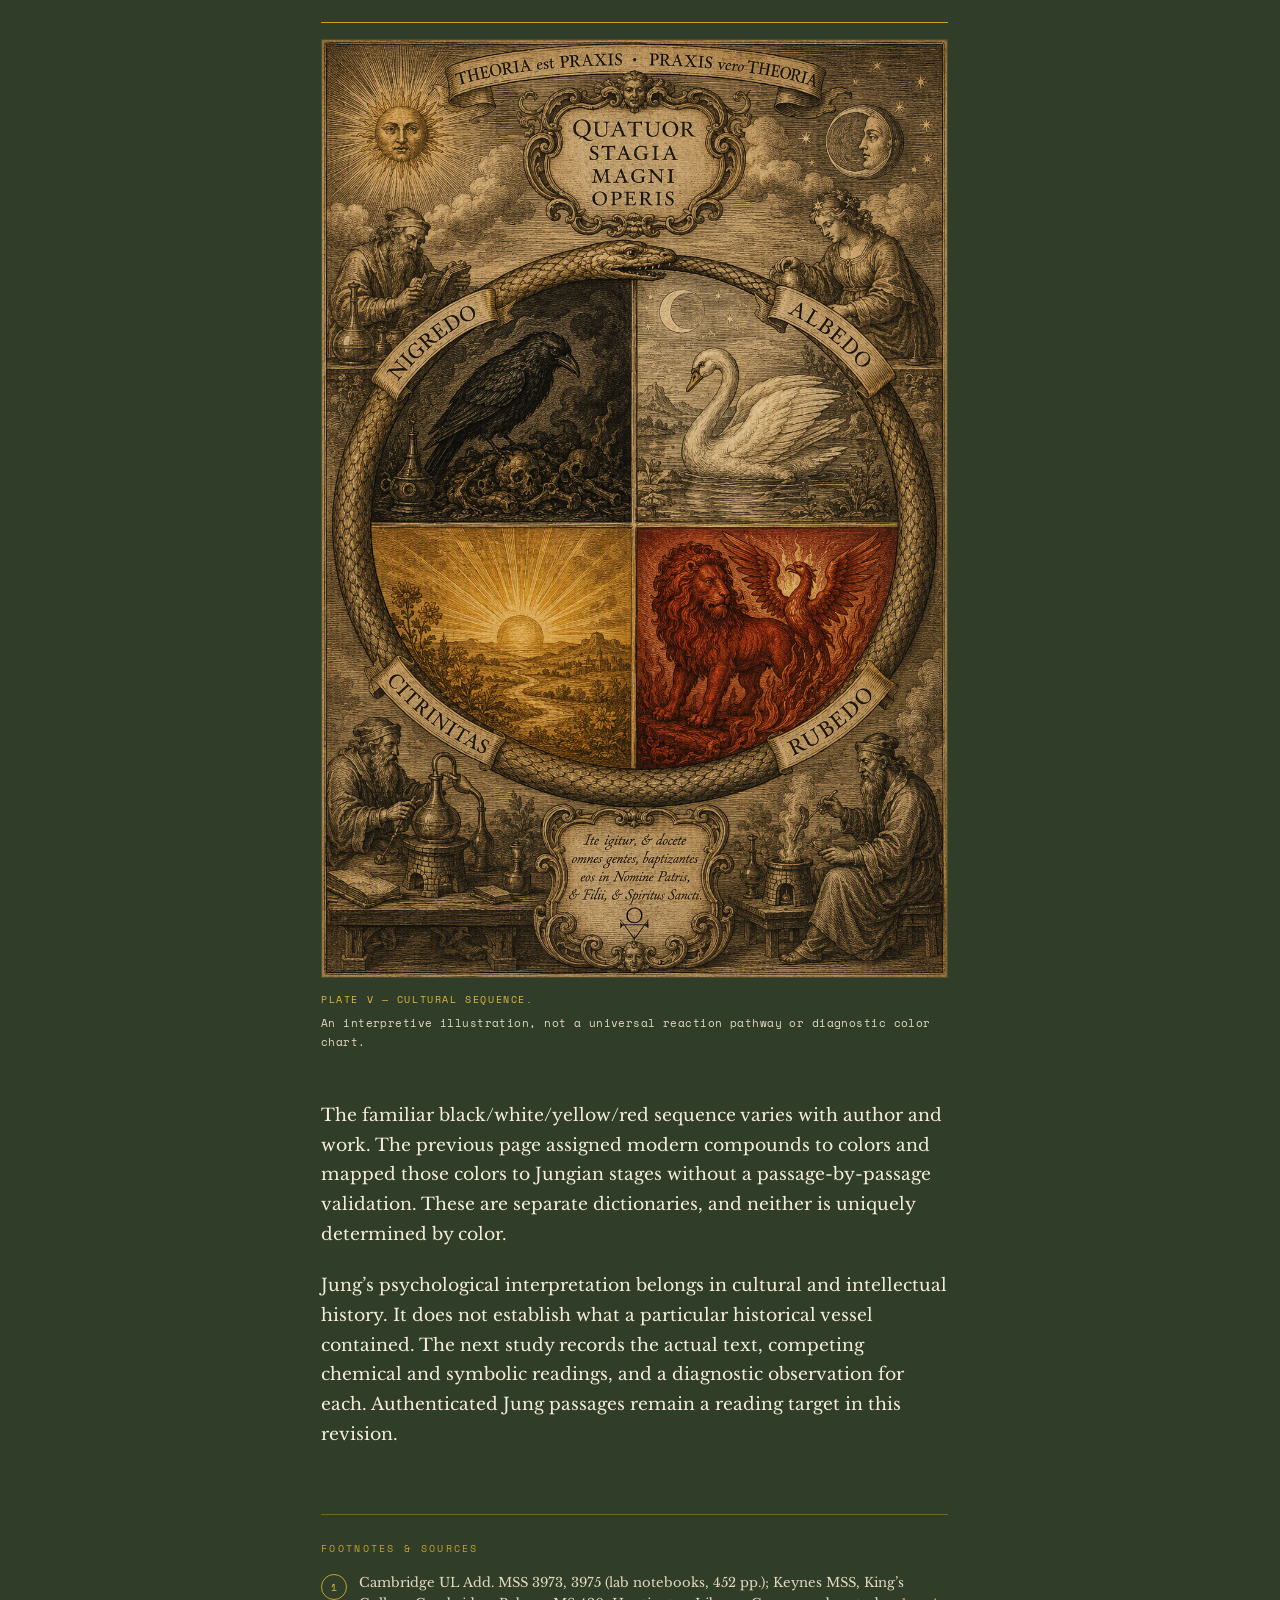
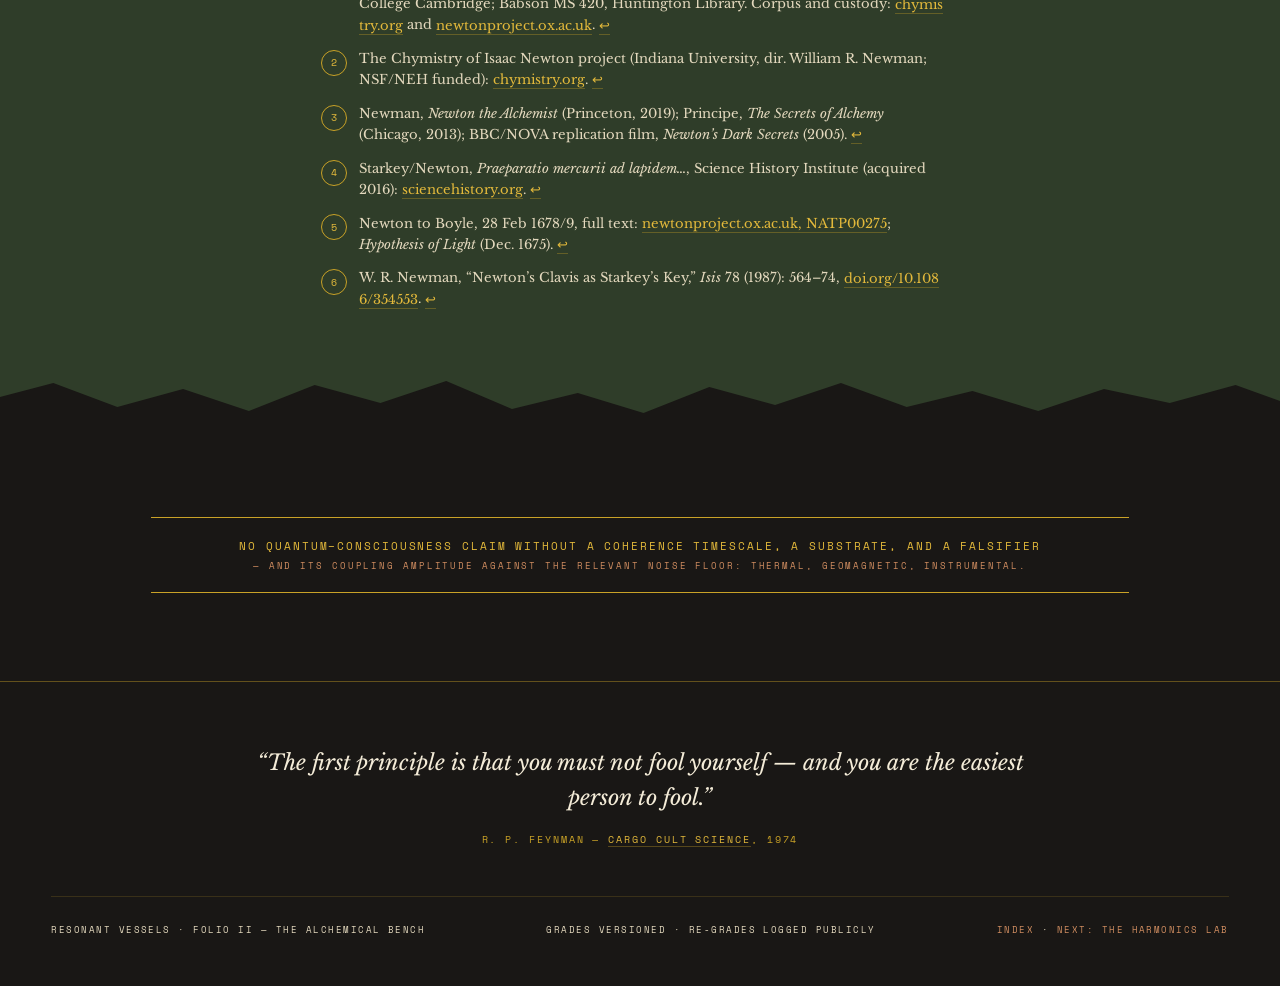
==== commit 71c48d3a: "Correct alchemy provenance, inference claims and unreproduced experiment reports" ====
--- a/alchemy.html
+++ b/alchemy.html
@@ -4,7 +4,7 @@
 <meta charset="UTF-8">
 <meta name="viewport" content="width=device-width, initial-scale=1.0">
 <title>The Alchemical Bench — Resonant Vessels</title>
-<meta name="description" content="Newton's deciphered alchemical processes: star regulus, sophick mercury, Net of Vulcan, Green Lion — chemical decipherment, allegorical reading, scholarly dispute.">
+<meta name="description" content="Newton alchemy source review: historical operations, competing modern interpretations, observable tests and unresolved cover-names.">
 <link rel="preconnect" href="https://fonts.googleapis.com">
 <link rel="preconnect" href="https://fonts.gstatic.com" crossorigin>
 <link href="https://fonts.googleapis.com/css2?family=Baskervville+SC&family=Libre+Baskerville:ital,wght@0,400;0,700;1,400&family=Space+Mono:wght@400;700&display=swap" rel="stylesheet">
@@ -26,13 +26,18 @@
     <a href="lab.html">Laboratory</a>
     <a href="bashar.html">Corpus</a>
     <a href="roundtable.html">Roundtable</a>
+    <a href="research-corrections.html">Research revisions</a>
   </nav>
 </header>
+<aside class="safety-banner" aria-label="Research revision" style="margin:2rem auto;max-width:74rem;">
+  <span class="sb-title">Research revision · 26 September 2026</span>
+  <p>This first-attempt archive is being corrected against named sources. Historical records, proposed interpretations, conceptual artwork and inherited simulation reports have different evidential status. <a href="research-corrections.html">Read the corrections, process table and next research gates →</a></p>
+</aside>
 
 <div class="page-head">
   <span class="folio">Folio II · Newton&rsquo;s Chymistry</span>
   <h1 class="display-xl">The Alchemical Bench</h1>
-  <p class="lede">Between 1678 and 1696 Isaac Newton conducted several hundred alchemical experiments in a shed by Trinity chapel, leaving dated notebooks that scholars have now deciphered at the bench. The cover-names — the star regulus, the sophick mercury, the Net of Vulcan, the Green Lion — turn out to be encryption for reproducible chemistry. This folio gives each process three readings: the chemical, the allegorical, and the disputed.</p>
+  <p class="lede">Newton’s dated laboratory notebooks record weights, appearances, separations and failed mixtures. Some historical operations have scholarly reconstructions; a color, branching form or cover-name does not uniquely identify a substance or mechanism. This folio separates the surviving text, possible modern interpretations and tests still needed.</p>
 </div>
 
 <div class="section-olive">
@@ -53,7 +58,7 @@
         </ul>
       </details>
       <details>
-        <summary>Pt. II — Deciphered Processes</summary>
+        <summary>Pt. II — Process Interpretations</summary>
         <ul>
           <li><a href="#star-regulus">The Star Regulus</a></li>
           <li><a href="#sophick">The Sophick Mercury</a></li>
@@ -103,71 +108,56 @@
 
       <section id="method">
         <h3>The Index Chemicus method</h3>
-        <p>The <em>Index Chemicus</em> (Keynes MS 30, drafted through the 1680s; final form 96 folios) is a concordance of cover-name headwords — &ldquo;Green Lyon,&rdquo; &ldquo;Caduceus,&rdquo; &ldquo;Hollow Oak,&rdquo; &ldquo;Net of Vulcan&rdquo; — with cross-author citations. The working method was: close reading, cross-author comparison, then bench testing. It is recognizably the method of the <em>Principia</em> applied to a corrupted textual tradition. And it could fail: on 10 May 1681 Newton wrote that he had understood the &ldquo;two doves of Diana&rdquo; — then crossed it out; on 18 May he believed he had cracked Mercury&rsquo;s caduceus — crossed out too.<sup class="fn"><a href="#fn-a1">1</a></sup> The self-cancelled entries are the archive&rsquo;s favorite kind of evidence: a mind correcting itself in ink.</p>
+        <p>The <em>Index Chemicus</em> (Keynes MS 30, drafted through the 1680s; final form 96 folios) is a concordance of cover-name headwords — &ldquo;Green Lyon,&rdquo; &ldquo;Caduceus,&rdquo; &ldquo;Hollow Oak,&rdquo; &ldquo;Net of Vulcan&rdquo; — with cross-author citations. The working method was: close reading, cross-author comparison, then bench testing. Comparing this with Newton’s mathematical work is a modern methodological interpretation; it does not make the chymical claims proven. And it could fail: on 10 May 1681 Newton wrote that he had understood the &ldquo;two doves of Diana&rdquo; — then crossed it out; on 18 May he believed he had cracked Mercury&rsquo;s caduceus — crossed out too.<sup class="fn"><a href="#fn-a1">1</a></sup> The self-cancelled entries are the archive&rsquo;s favorite kind of evidence: a mind correcting itself in ink.</p>
       </section>
 
       <div class="part-header" id="part-processes">
         <span class="part-no">Part II</span>
-        <h2>The Deciphered Processes</h2>
+        <h2>Process Interpretations and Their Limits</h2>
       </div>
 
       <section id="star-regulus">
-        <h3>The Star Regulus of Antimony <span class="badge established">Deciphered &amp; replicated</span></h3>
-        <figure class="plate">
-          <img src="assets/star_regulus.png" alt="The star regulus of antimony — radiating crystalline star on a metallic button" loading="lazy">
-          <figcaption><span class="plate-no">Plate I — Regulus Antimonii Stellatus.</span><span class="plate-desc">Metallic antimony reduced from stibnite by fusion with iron and saltpeter, crystallized under slag. The star is the facet pattern of large columnar crystals — a quality-control indicator readable off a phase diagram.</span></figcaption>
-        </figure>
-        <p><strong>The chemistry.</strong> Stibnite (Sb₂S₃) is fused with metallic iron (Mars) and saltpeter at high temperature; iron strips the sulfur, which enters the slag; cooled slowly and undisturbed beneath the slag cap, the metallic button — the <em>regulus</em>, &ldquo;little king&rdquo; — crystallizes with a radiating, many-rayed star. Newton made it repeatedly; Newman&rsquo;s Indiana laboratory and Lawrence Principe replicated it, filmed for BBC/NOVA.<sup class="fn"><a href="#fn-a3">3</a></sup></p>
-        <p><strong>The allegory.</strong> In the Philalethan reading the regulus is a &ldquo;magnetic body,&rdquo; a chalybs carrying the &ldquo;martial seed&rdquo;; the star is the sign that the operation toward the sophic mercury is on track. Newton&rsquo;s own sophic-mercury copy explicitly requires &ldquo;the Antimonial Stellate Regulus of Mars [iron] and Luna [silver].&rdquo;</p>
-        <p><strong>The status.</strong> This is the cleanest case in the archive of a cover-name resolving into a reproducible operation — and the empirical basis for experiment <a href="experiments.html#b7">B7</a>, which proposes to grade historical replication quality analytically (XRD, SEM-EDS, ICP-MS), turning alchemy into archaeometry.</p>
+        <h3>The Star Regulus of Antimony <span class="badge established">Scholarly reconstruction</span></h3>
+        <figure class="plate"><img src="assets/star_regulus.png" alt="Conceptual illustration of a star-like metallic surface; not a measured specimen" loading="lazy"><figcaption><span class="plate-no">Plate I — Concept illustration.</span><span class="plate-desc">Radiating structure illustrates the historical sign. The image is not microscopy or a verified phase diagram.</span></figcaption></figure>
+        <p><strong>Historical support.</strong> The Chymistry project reports reconstructing a crystalline antimony regulus. This supports a material interpretation of the sign in that source context; it does not authenticate every recipe carrying the name. <a href="https://newton.dlib.indiana.edu/page/grant">Project account, laboratory reconstruction paragraphs</a>.</p>
+        <p><strong>Competing interpretations.</strong> A radiating surface may depend on composition, crystal orientation and growth history. Its appearance alone cannot certify purity, phase fractions or a unique preparation history.</p>
+        <p><strong>Diagnostic question.</strong> Do phase identification, elemental composition and texture imaging distinguish specimens that share the visual sign? B7 now asks this as an inverse problem. <a href="research-corrections.html#process-table">Read the observable and control</a>.</p>
       </section>
 
       <section id="sophick">
-        <h3>The Sophick Mercury <span class="badge refuted">Never achieved</span></h3>
-        <figure class="plate">
-          <img src="assets/sophick_mercury.png" alt="The sophick mercury — dendritic metallic tree growing from an amalgam" loading="lazy">
-          <figcaption><span class="plate-no">Plate II — Mercurius Sophicus.</span><span class="plate-desc">Mercury distilled and digested with gold and star regulus sprouts &ldquo;delicate, branch-like growths&rdquo; — metallic dendrites, read by the adepts as animation with life. Diffusion-limited aggregation, not vitality.</span></figcaption>
-        </figure>
-        <p><strong>The document.</strong> Newton&rsquo;s handwritten copy (1670–1678) of Starkey&rsquo;s <em>Praeparatio mercurii ad lapidem per regulum Martis antimoniatum stellatum et Lunam, ex MSS. Philosophi Americani</em> — acquired by the Science History Institute in 2016.<sup class="fn"><a href="#fn-a4">4</a></sup></p>
-        <p><strong>The chemistry.</strong> Repeatedly distill mercury and digest it with gold (plus silver and star regulus): the supersaturated amalgam precipitates metal as fractal dendrites — a branch-like metallic &ldquo;tree,&rdquo; the same physics as electrochemical dendrites and frost. Newton tracked Starkey&rsquo;s gravimetric protocol: the sophic mercury should gain &ldquo;fermental virtue,&rdquo; not weight, through sublimation — an attempted null-result mass balance, remarkable for the 1670s.</p>
-        <p><strong>The allegory.</strong> The sophic mercury is the universal solvent and mediator — &ldquo;living&rdquo; mercury against vulgar quicksilver, which carries &ldquo;arsenical malignity&rdquo; — reducing metals to <em>prima materia</em>, the engine of the Stone.</p>
-        <p><strong>The status.</strong> <strong>No evidence Newton ever succeeded</strong> (Newman; Voelkel). The honest reconstruction is a documented failure — itself the scientific content: a falsified hypothesis preserved in a notebook. Newton&rsquo;s hair carried elevated mercury; the mercury-poisoning reading of his 1693 &ldquo;distemper&rdquo; remains a hypothesis only.</p>
+        <h3>The Sophick Mercury <span class="badge speculative">Material practice; larger claim unresolved</span></h3>
+        <figure class="plate"><img src="assets/sophick_mercury.png" alt="Concept illustration of metallic branching; not an observed Newton experiment" loading="lazy"><figcaption><span class="plate-no">Plate II — Concept illustration.</span><span class="plate-desc">Branching morphology does not by itself identify a growth mechanism or demonstrate living matter.</span></figcaption></figure>
+        <p><strong>The document.</strong> Newton copied texts associated with George Starkey. The <em>Clavis</em> is Starkey material transcribed by Newton, not Newton’s original composition. <a href="https://newton.dlib.indiana.edu/page/grant">Chymistry attribution discussion</a>; <a href="https://doi.org/10.1086/354553">Newman’s 1987 study</a>.</p>
+        <p><strong>Modern interpretation.</strong> Amalgamation, phase separation and transport-controlled growth are candidate material processes. A dendritic image is not enough to select diffusion-limited aggregation over other growth dynamics. Historical preparations and the claimed transmuting agent are separate questions.</p>
+        <p><strong>Evidence limit.</strong> The selected records do not establish production of the philosopher’s stone. Crossed-out interpretations and unsuccessful mixtures are useful historical evidence, but they must not be relabeled as a modern controlled null without its precise observation and comparison.</p>
+        <p><strong>Next test.</strong> Compare synthetic branching generators and mass-accounting models. This site gives no mercury handling or synthesis procedure.</p>
       </section>
 
       <section id="net">
-        <h3>The Net of Vulcan <span class="badge established">Deciphered &amp; replicated</span></h3>
-        <figure class="plate">
-          <img src="assets/net_of_vulcan.png" alt="The Net of Vulcan — reticulated crystalline surface of a purple copper-antimony alloy" loading="lazy">
-          <figcaption><span class="plate-no">Plate III — Rete Vulcani.</span><span class="plate-desc">Copper fused with martial antimony regulus: a purple alloy whose central depression and net-like crystalline surface are a shrinkage-and-eutectic texture — a frozen net, literal and metallurgical.</span></figcaption>
-        </figure>
-        <p><strong>The chemistry.</strong> Copper fused with the martial star regulus yields a Cu–Sb(–Fe) alloy with a purple hue (a known Cu–Sb surface effect, the Cu₂Sb/Cu₃Sb intermetallic family), a central depression — the pipe cavity of directional solidification — and a reticulated surface where the last liquid outlined the primary dendrite network. Newton recorded it at Add. MS 3975 f.43r; f.54v equates it with Philalethes&rsquo; &ldquo;oak&rdquo;; it is a headword in the <em>Index Chemicus</em>. Newman deciphered and replicated it.<sup class="fn"><a href="#fn-a3">3</a></sup></p>
-        <p><strong>The allegory.</strong> Ovid&rsquo;s myth — Vulcan&rsquo;s net trapping Venus and Mars — read as a recipe: Vulcan is fire, Mars is iron (via the martial regulus), Venus is copper, and the net is the alloy&rsquo;s crystalline mesh. A myth decoded into a foundry recipe whose success criterion is a microstructure.</p>
+        <h3>The Net of Vulcan <span class="badge established">Reported reconstruction</span></h3>
+        <figure class="plate"><img src="assets/net_of_vulcan.png" alt="Concept illustration of a purple reticulated metallic surface" loading="lazy"><figcaption><span class="plate-no">Plate III — Concept illustration.</span><span class="plate-desc">The illustrated mesh and color are visual motifs, not phase or composition measurements.</span></figcaption></figure>
+        <p><strong>Historical support.</strong> The Chymistry project reports a purple copper–antimony alloy with a reticulated surface. Its description supports a metallurgical interpretation of the “net.” <a href="https://newton.dlib.indiana.edu/page/grant">Source</a>.</p>
+        <p><strong>What remains uncertain.</strong> The older page assigned exact intermetallic phases, the purple color and the depression to one mechanism without specimen data. Surface films, phase mixtures and solidification history are competing explanations. Neither a generated plate nor elemental imaging alone establishes crystal phase.</p>
+        <p><strong>Diagnostic question.</strong> Combine phase-sensitive diffraction, elemental mapping, surface optical measurements and documented specimen history; retain alternatives that fit the same visible mesh. The new <a href="research-corrections.html#identifiability">identifiability model</a> explains why several readouts are needed.</p>
       </section>
 
       <section id="doves">
-        <h3>Diana&rsquo;s Doves <span class="badge established">Deciphered (Newman)</span></h3>
-        <p><strong>The chemistry.</strong> Diana is silver (Luna); the doves are twin portions of silver in the silver-based stage of quickening mercury — an amalgam of antimony–silver regulus with mercury and sulfur.</p>
-        <p><strong>The allegory.</strong> The doves that &ldquo;conquer the Lion&rdquo; (the Babylonian Dragon): the lunar agent taming the volatile antimonial-mercurial beast.</p>
-        <p><strong>The status.</strong> Newton&rsquo;s own 1681 claim to have understood the doves was self-cancelled in the notebook; the modern decipherment is Newman&rsquo;s, from Starkey&rsquo;s corpus.<sup class="fn"><a href="#fn-a3">3</a></sup></p>
+        <h3>Diana’s Doves <span class="badge speculative">Context-specific reading</span></h3>
+        <p>A silver-related reading is proposed within the Starkey/Philalethes manuscript tradition. It is not a universal dictionary for every “dove” in alchemical writing. The inherited archive reports Newton crossed out his May 1681 identification; that passage still needs image-level collation in the revised ledger.</p>
+        <p><strong>Next step.</strong> Align the exact witness, author, date and neighboring operations before assigning a chemical referent. The <a href="research-corrections.html#process-table">process table</a> records this as a textual problem, not a demonstrated assay.</p>
       </section>
 
       <section id="green-lion">
-        <h3>The Green Lion <span class="badge speculative">Cover-name, partially mapped</span></h3>
-        <figure class="plate">
-          <img src="assets/green_lion.png" alt="The Green Lion devouring the sun — alchemical emblem" loading="lazy">
-          <figcaption><span class="plate-no">Plate IV — Leo Viridis.</span><span class="plate-desc">&ldquo;Also Androgyne, and virgin verdant earth in which the Sun has never cast its rays although he is its father and the moon its mother.&rdquo; Newton&rsquo;s concordance binds the Lion to magnesia, common mercury, and the Saturnine stone.</span></figcaption>
-        </figure>
-        <p>Newton&rsquo;s own concordance entry (quoted by Westfall) shows the cover-name at full bloom:</p>
-        <div class="pullquote">
-          Concerning Magnesia or the green Lion… It is called prometheus &amp; the Chameleon. Also Androgyne, and virgin verdant earth in which the Sun has never cast its rays although he is its father and the moon its mother: Also common mercury, dew of heaven which makes the earth fertile, nitre of the wise… It is the Saturnine stone.
-          <span class="attribution">Newton&rsquo;s concordance · quoted in Westfall, Never at Rest (1980)</span>
-        </div>
-        <p>The Lion is the raw solvent matter that &ldquo;devours&rdquo; (dissolves) metals — bound by Newton to magnesia, common mercury, and the Saturnine (lead/antimonial) stone. It gave Betty Jo Dobbs the title of her first book (<em>The Hunting of the Greene Lyon</em>, 1975). Unlike the regulus and the net, no single bench operation has been certified as its final referent.</p>
+        <h3>The Green Lion <span class="badge speculative">Referent depends on the text</span></h3>
+        <figure class="plate"><img src="assets/green_lion.png" alt="Conceptual alchemical emblem of a green lion and sun; no substance identification implied" loading="lazy"><figcaption><span class="plate-no">Plate IV — Emblem.</span><span class="plate-desc">A cultural image. Color and imagery do not identify a particular solvent.</span></figcaption></figure>
+        <p>The inherited synthesis collected several associations for this cover-name and then illustrated a single acid-dissolution pathway. That narrowed the interpretation without adequate evidence. A solvent, mineral precursor or emblematic relation are possible readings in different texts; they must not be collapsed into one modern chemical.</p>
+        <p><strong>Next step.</strong> Build an author-specific concordance with manuscript passages, operations, negative evidence and competing readings. A candidate translation must explain more of the sequence than the selected emblem alone. No hazardous dissolution recipe is given here.</p>
       </section>
 
       <section id="caduceus">
-        <h3>The Caduceus <span class="badge untestable">Unsettled</span></h3>
-        <p>An <em>Index Chemicus</em> headword; in Philalethan usage it encodes the sophic mercury bound with its two metallic &ldquo;serpents&rdquo; — the twofold sulfur or seed from the star regulus and Luna. Newton&rsquo;s 18 May 1681 identification is crossed out. <strong>No final decipherment is documented</strong> — the archive records the gap rather than filling it.</p>
+        <h3>The Caduceus <span class="badge speculative">Interpretation pending</span></h3>
+        <p>The inherited account links the symbol to metallic or mercurial preparation and reports a crossed-out Newton identification. The current review has not collated that witness. Several paired-substance or symbolic readings remain possible; the symbol alone does not identify a recipe, double helix or physical energy channel.</p>
+        <p>Next gate: a dated passage and a complete local sequence, followed by explicit alternative interpretations. <a href="research-corrections.html#process-table">Current uncertainty ledger</a>.</p>
       </section>
 
       <div class="part-header" id="part-aether">
@@ -203,12 +193,10 @@
       </section>
 
       <section id="stages">
-        <h3>The four stages — the color cycle</h3>
-        <figure class="plate">
-          <img src="assets/alchemical_stages.png" alt="The alchemical stages — nigredo, albedo, citrinitas, rubedo" loading="lazy">
-          <figcaption><span class="plate-no">Plate V — Nigredo · Albedo · Citrinitas · Rubedo.</span><span class="plate-desc">The color cycle of the work. Jung mapped it onto individuation (CW 12, paras 333–334); the bench tradition mapped it onto calcination, solution, and conjunction. Two projections, one vessel.</span></figcaption>
-        </figure>
-        <p>The laboratory color cycle — blackening, whitening, (yellowing, later dropped), reddening — is documented across the tradition Newton read. Jung&rsquo;s psychological mapping is the other projection: nigredo &ldquo;felt as melancholia… the encounter with the shadow&rdquo;; albedo the withdrawal of projections; rubedo the <em>coniunctio</em>, &ldquo;the realization of a whole, that is, of a self.&rdquo; The physics analog — dissolution, purification, recombination; entropy and order; phase transitions — is graded <span class="badge speculative">Speculative</span>: metaphorically resonant, measurably empty. The honest synthesis is Principe&rsquo;s: the alchemists were doing real, often skilled chemistry, wrapped in symbolic language that served as both trade cipher and genuine metaphysics, onto which later readers projected psychology and moderns retrospectively map nuclear physics. The philosopher&rsquo;s stone was never made. What survives is the best-documented case study we have of how a metaphysical research program can contain real science, real psychology, and real failure simultaneously.</p>
+        <h3>The color stages and later psychological readings</h3>
+        <figure class="plate"><img src="assets/alchemical_stages.png" alt="Conceptual sequence of black, white, yellow and red alchemical imagery" loading="lazy"><figcaption><span class="plate-no">Plate V — Cultural sequence.</span><span class="plate-desc">An interpretive illustration, not a universal reaction pathway or diagnostic color chart.</span></figcaption></figure>
+        <p>The familiar black/white/yellow/red sequence varies with author and work. The previous page assigned modern compounds to colors and mapped those colors to Jungian stages without a passage-by-passage validation. These are separate dictionaries, and neither is uniquely determined by color.</p>
+        <p>Jung’s psychological interpretation belongs in cultural and intellectual history. It does not establish what a particular historical vessel contained. The next study records the actual text, competing chemical and symbolic readings, and a diagnostic observation for each. Authenticated Jung passages remain a reading target in this revision.</p>
       </section>
 
       <div class="footnotes" id="footnotes">
@@ -219,7 +207,7 @@
           <li id="fn-a3"><span class="fn-target">Newman, <em>Newton the Alchemist</em> (Princeton, 2019); Principe, <em>The Secrets of Alchemy</em> (Chicago, 2013); BBC/NOVA replication film, <em>Newton&rsquo;s Dark Secrets</em> (2005). <a class="fn-back" href="#star-regulus">↩</a></span></li>
           <li id="fn-a4"><span class="fn-target">Starkey/Newton, <em>Praeparatio mercurii ad lapidem…</em>, Science History Institute (acquired 2016): <a href="https://www.sciencehistory.org">sciencehistory.org</a>. <a class="fn-back" href="#sophick">↩</a></span></li>
           <li id="fn-a5"><span class="fn-target">Newton to Boyle, 28 Feb 1678/9, full text: <a href="https://www.newtonproject.ox.ac.uk/view/texts/normalized/NATP00275">newtonproject.ox.ac.uk, NATP00275</a>; <em>Hypothesis of Light</em> (Dec. 1675). <a class="fn-back" href="#aether">↩</a></span></li>
-          <li id="fn-a6"><span class="fn-target">W. R. Newman, &ldquo;Newton&rsquo;s Clavis as Starkey&rsquo;s Key,&rdquo; <em>Isis</em> 78 (1987): 564–74, <a href="https://doi.org/10.1086/354476">doi.org/10.1086/354476</a>. <a class="fn-back" href="#dispute">↩</a></span></li>
+          <li id="fn-a6"><span class="fn-target">W. R. Newman, &ldquo;Newton&rsquo;s Clavis as Starkey&rsquo;s Key,&rdquo; <em>Isis</em> 78 (1987): 564–74, <a href="https://doi.org/10.1086/354553">doi.org/10.1086/354553</a>. <a class="fn-back" href="#dispute">↩</a></span></li>
         </ol>
       </div>
     </main>
@@ -227,7 +215,7 @@
     <aside class="margin-col">
       <div class="margin-note">
         <span class="mn-label">Margin Note · Safety</span>
-        These reconstructions involve antimony/arsenic fume above 600&nbsp;°C and neurotoxic mercury vapor. They are scholarship, not recipes — see the standing banner in <a href="experiments.html">Folio VI</a>.
+        This revision uses text comparison and computational models. Illustrations are conceptual. Material identities require analytical evidence; no toxic synthesis procedure is supplied.
       </div>
       <div class="margin-thumb">
         <img src="assets/star_regulus.png" alt="Star regulus detail" loading="lazy">
